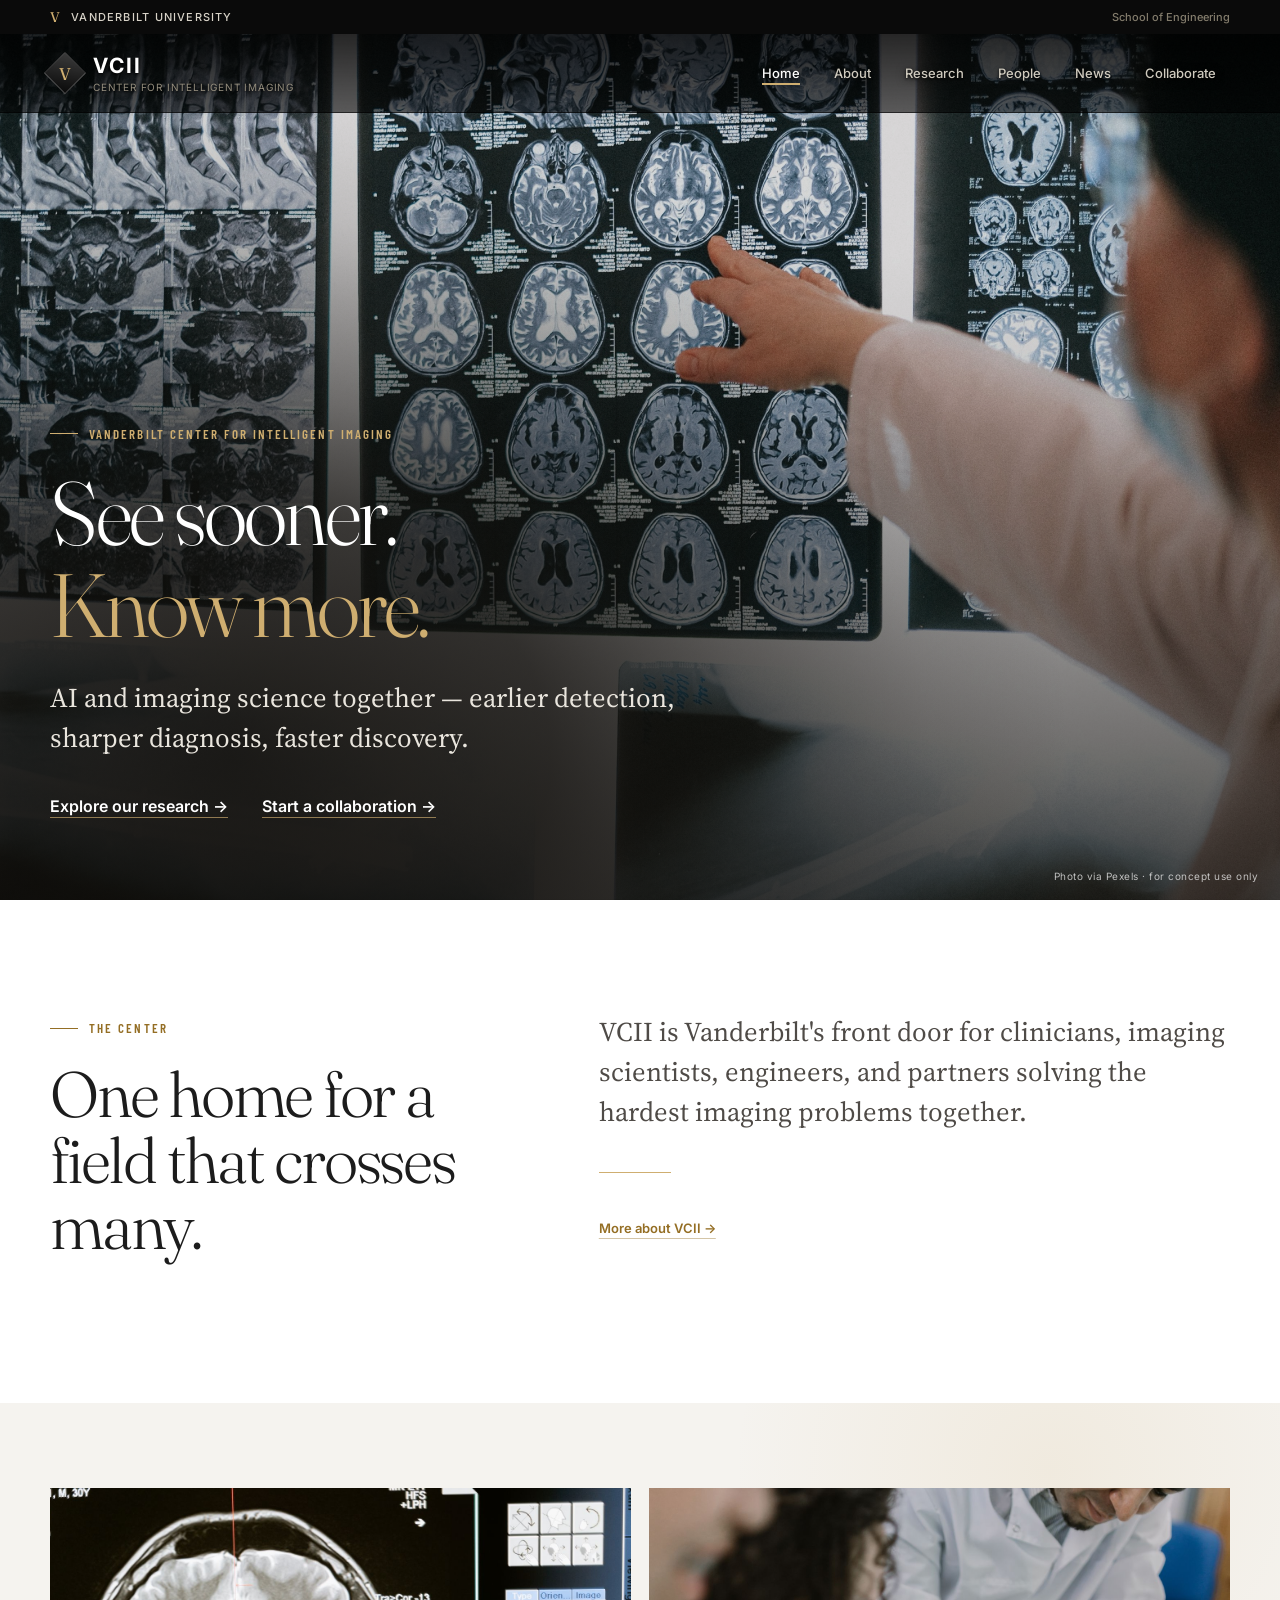
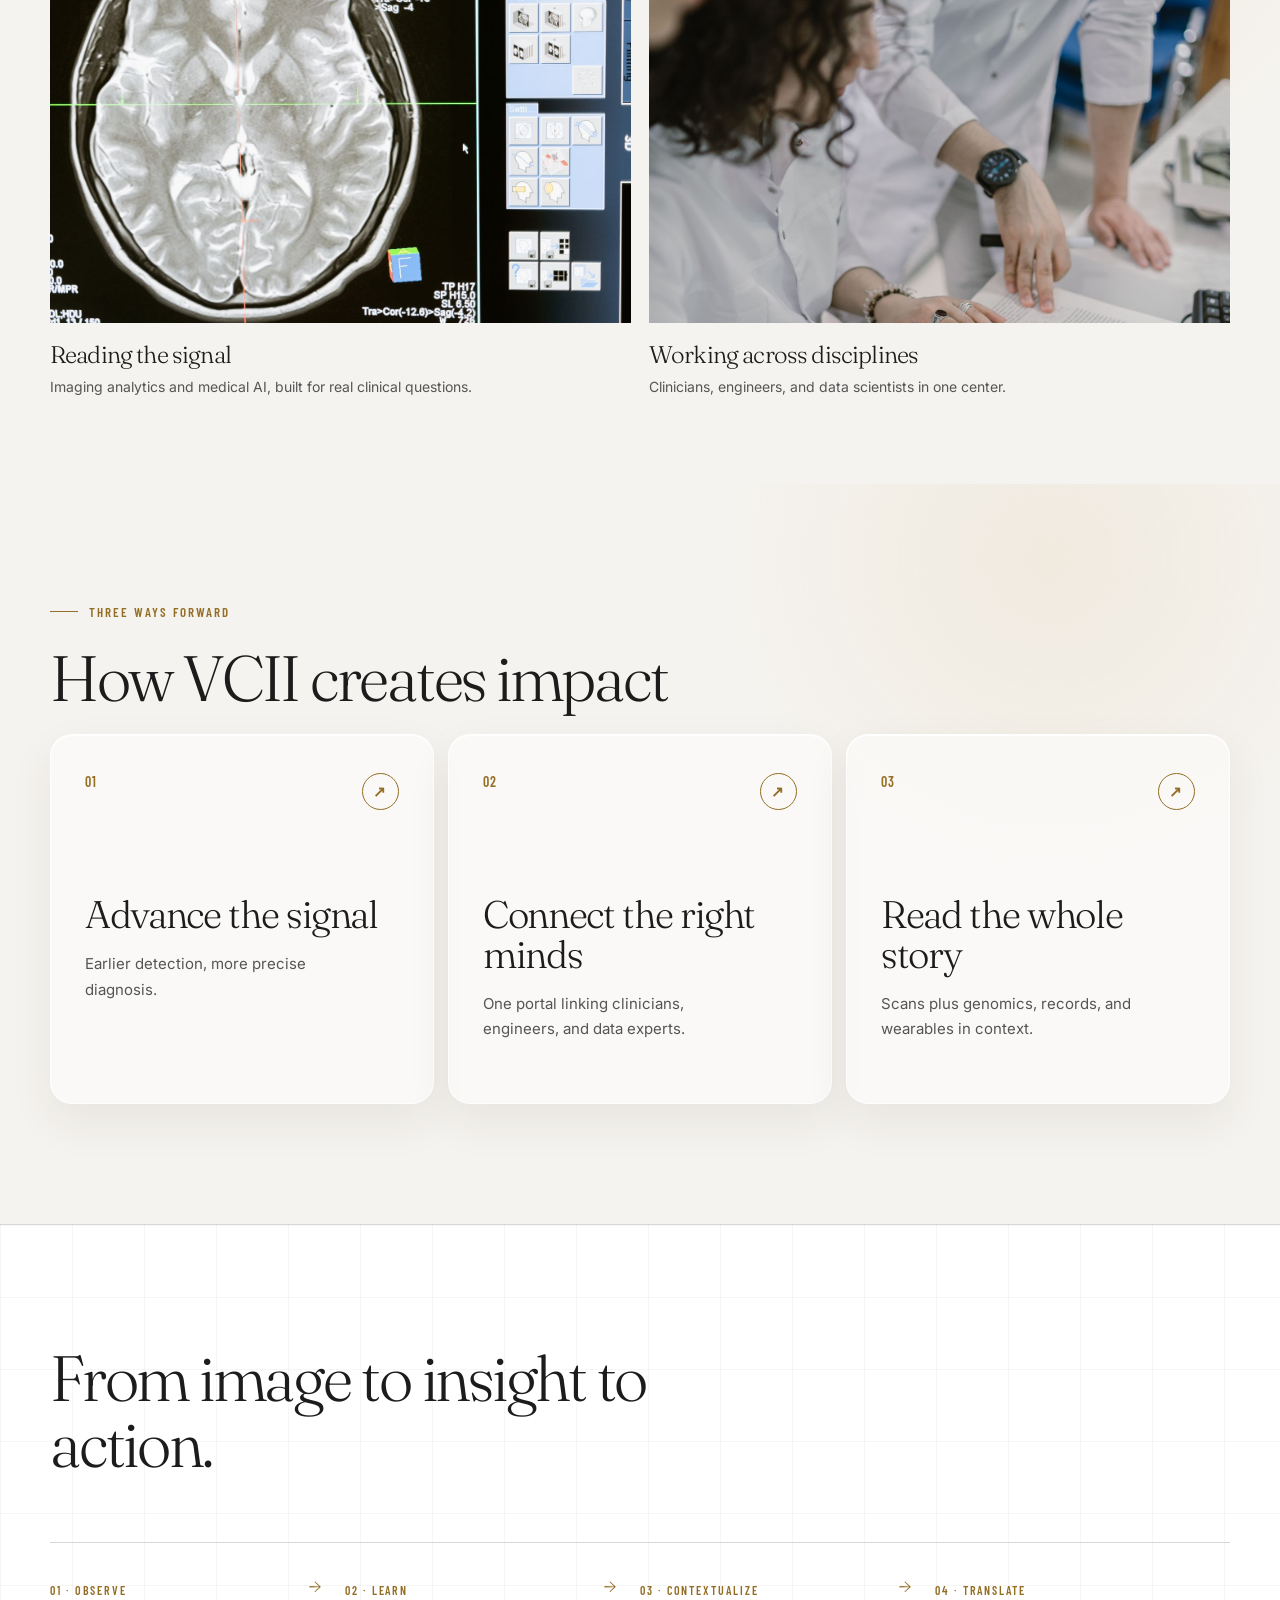
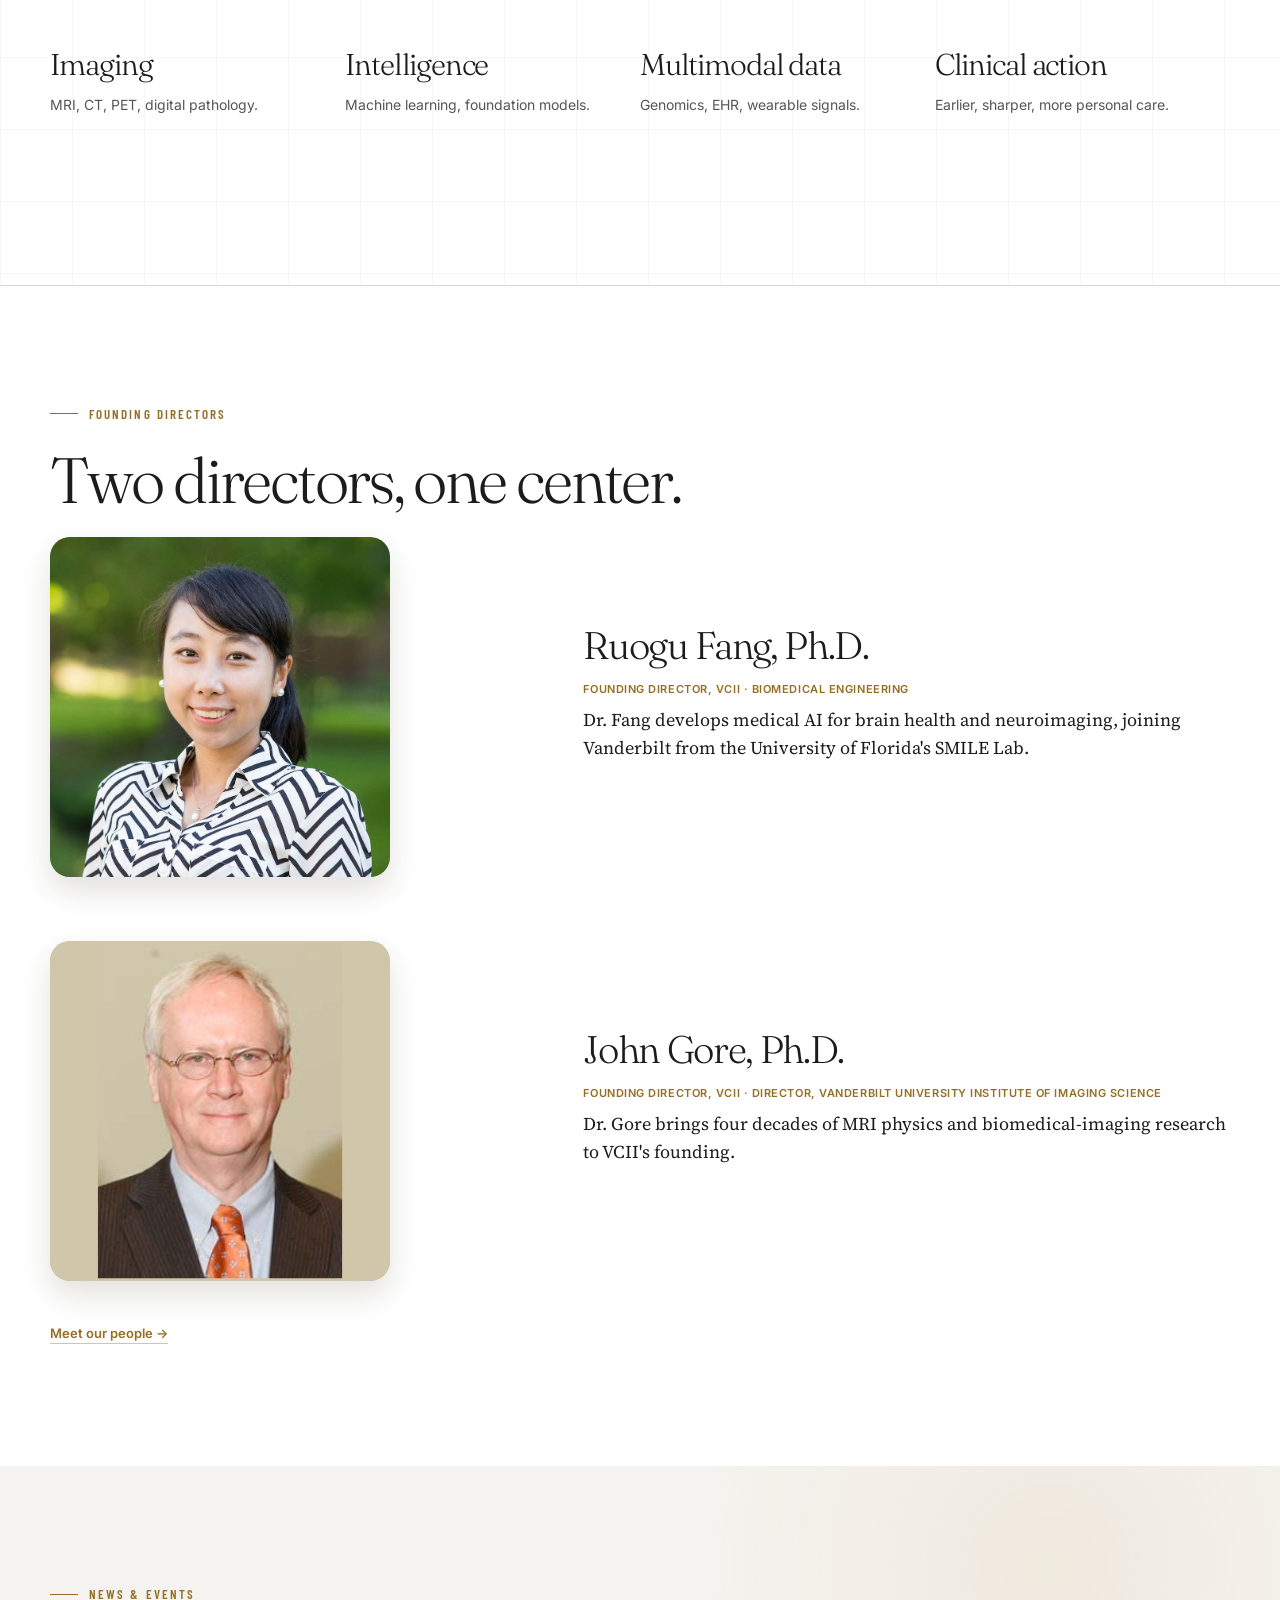
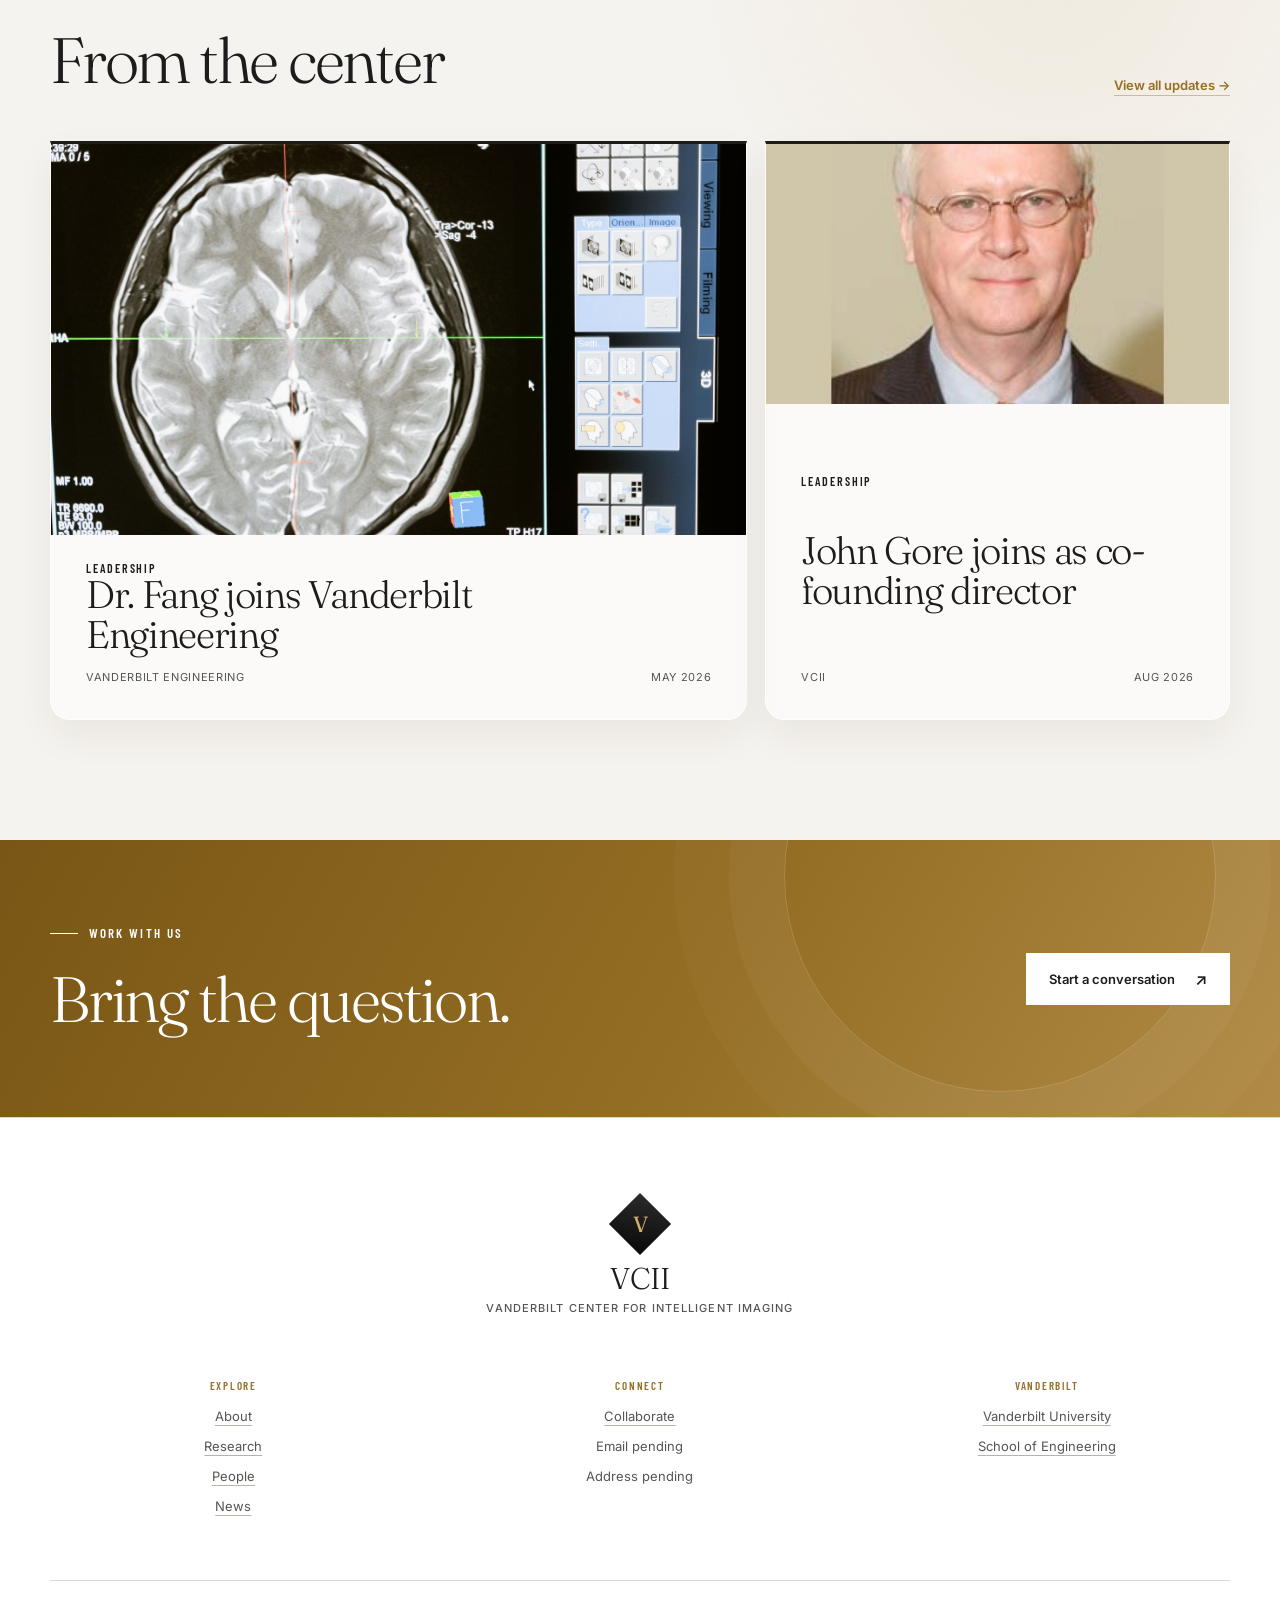
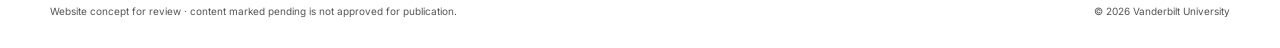
==== index.html @ 46d6e278 "First commit" ====
<!doctype html>
<html lang="en">
<head>
  <meta charset="utf-8">
  <meta name="viewport" content="width=device-width, initial-scale=1">
  <meta name="description" content="Homepage mockup for the Vanderbilt Center for Intelligent Imaging.">
  <title>VCII — Vanderbilt Center for Intelligent Imaging</title>
  <link rel="stylesheet" href="vcii.css">
</head>
<body class="home">
  <a class="skip-link" href="#main">Skip to content</a>
  <header class="site-head">
    <div class="utility"><div class="wrap"><span class="v-mark" aria-hidden="true">V</span><a href="https://www.vanderbilt.edu/">Vanderbilt University</a><span>School of Engineering</span></div></div>
    <nav class="nav" aria-label="Primary navigation">
      <div class="nav-row wrap">
        <a class="brand" href="index.html" aria-label="VCII home"><span class="brand-mark" aria-hidden="true"></span><span class="brand-text"><strong>VCII</strong><small>Center for Intelligent Imaging</small></span></a>
        <button class="menu-button" aria-expanded="false" aria-label="Open navigation"><span></span></button>
        <div class="nav-links"><a aria-current="page" href="index.html">Home</a><a href="about.html">About</a><a href="research.html">Research</a><a href="people.html">People</a><a href="news.html">News</a><a href="collaborate.html">Collaborate</a></div>
      </div>
    </nav>
  </header>

  <main id="main">
    <section class="home-hero">
      <div class="hero-art"><img src="assets/hero-scan2.jpg" alt="A wall of brain MRI film scans, with a clinician's hand pointing to one image"></div>
      <div class="hero-inner wrap">
        <div class="hero-copy">
          <p class="eyebrow">Vanderbilt Center for Intelligent Imaging</p>
          <h1>See sooner.<br><em>Know more.</em></h1>
          <p class="lede">AI and imaging science together — earlier detection, sharper diagnosis, faster discovery.</p>
          <div class="button-row"><a class="text-link on-dark large" href="research.html">Explore our research →</a><a class="text-link on-dark large" href="collaborate.html">Start a collaboration →</a></div>
        </div>
      </div>
      <p class="art-note">Photo via Pexels · for concept use only</p>
    </section>

    <section class="section">
      <div class="wrap intro-grid reveal">
        <div><p class="eyebrow">The center</p><h2>One home for a field that crosses many.</h2></div>
        <div><p class="lede">VCII is Vanderbilt's front door for clinicians, imaging scientists, engineers, and partners solving the hardest imaging problems together.</p><div class="mini-rule"></div><a class="text-link" href="about.html">More about VCII →</a></div>
      </div>
    </section>

    <section class="section tight cream">
      <div class="wrap photo-grid reveal">
        <a class="photo-card" href="research.html"><div class="thumb"><img src="assets/scan-monitor.jpg" alt="A brain MRI scan displayed on a monitor"></div><h3>Reading the signal</h3><p>Imaging analytics and medical AI, built for real clinical questions.</p></a>
        <a class="photo-card" href="about.html"><div class="thumb"><img src="assets/lab-team.jpg" class="crop-top" alt="Two clinicians and a researcher in white coats reviewing a reference together"></div><h3>Working across disciplines</h3><p>Clinicians, engineers, and data scientists in one center.</p></a>
      </div>
    </section>

    <section class="section cream">
      <div class="wrap">
        <div class="reveal"><p class="eyebrow">Three ways forward</p><h2>How VCII creates impact</h2></div>
        <div class="path-grid reveal">
          <a class="path-card" href="research.html#innovation"><div class="path-number">01</div><h3>Advance the signal</h3><p>Earlier detection, more precise diagnosis.</p></a>
          <a class="path-card" href="collaborate.html"><div class="path-number">02</div><h3>Connect the right minds</h3><p>One portal linking clinicians, engineers, and data experts.</p></a>
          <a class="path-card" href="research.html#multimodal"><div class="path-number">03</div><h3>Read the whole story</h3><p>Scans plus genomics, records, and wearables in context.</p></a>
        </div>
      </div>
    </section>

    <section class="section dark">
      <div class="wrap">
        <div class="pipeline-head reveal"><h2>From image to insight to action.</h2></div>
        <div class="pipeline reveal">
          <div class="pipeline-step"><span class="label">01 · Observe</span><h3>Imaging</h3><p>MRI, CT, PET, digital pathology.</p></div>
          <div class="pipeline-step"><span class="label">02 · Learn</span><h3>Intelligence</h3><p>Machine learning, foundation models.</p></div>
          <div class="pipeline-step"><span class="label">03 · Contextualize</span><h3>Multimodal data</h3><p>Genomics, EHR, wearable signals.</p></div>
          <div class="pipeline-step"><span class="label">04 · Translate</span><h3>Clinical action</h3><p>Earlier, sharper, more personal care.</p></div>
        </div>
      </div>
    </section>

    <section class="section">
      <div class="wrap reveal">
        <p class="eyebrow">Founding directors</p>
        <h2>Two directors, one center.</h2>
        <div class="person-feature compact">
          <div class="person-photo"><img src="assets/board-fang-square.jpg" alt="Ruogu Fang, founding director of VCII"></div>
          <div>
            <h3>Ruogu Fang, Ph.D.</h3>
            <p class="person-role">Founding Director, VCII · Biomedical Engineering</p>
            <p>Dr. Fang develops medical AI for brain health and neuroimaging, joining Vanderbilt from the University of Florida's SMILE Lab.</p>
          </div>
        </div>
        <div class="person-feature compact reverse">
          <div class="person-photo"><img src="assets/board-gore-square.jpg" alt="John Gore, founding director of VCII"></div>
          <div>
            <h3>John Gore, Ph.D.</h3>
            <p class="person-role">Founding Director, VCII · Director, Vanderbilt University Institute of Imaging Science</p>
            <p>Dr. Gore brings four decades of MRI physics and biomedical-imaging research to VCII's founding.</p>
          </div>
        </div>
        <a class="text-link" href="people.html" style="margin-top:44px; display:inline-flex">Meet our people →</a>
      </div>
    </section>

    <section class="section cream">
      <div class="wrap"><div class="news-head reveal"><div><p class="eyebrow">News & events</p><h2>From the center</h2></div><a class="text-link" href="news.html">View all updates →</a></div>
        <div class="news-grid reveal">
          <a class="news-card" href="https://engineering.vanderbilt.edu/2026/05/15/leading-researcher-in-brain-inspired-ai-and-neuroimaging-joins-vanderbilt-school-of-engineering/"><div class="news-thumb"><img src="assets/scan-monitor.jpg" alt=""></div><span class="label">Leadership</span><h3>Dr. Fang joins Vanderbilt Engineering</h3><div class="meta"><span>Vanderbilt Engineering</span><span>May 2026</span></div></a>
          <a class="news-card" href="people.html"><div class="news-thumb"><img src="assets/board-gore-square.jpg" alt=""></div><span class="label">Leadership</span><h3>John Gore joins as co-founding director</h3><div class="meta"><span>VCII</span><span>Aug 2026</span></div></a>
        </div>
      </div>
    </section>

    <section class="cta-band"><div class="wrap cta-grid"><div><p class="eyebrow" style="color:#fff">Work with us</p><h2>Bring the question.</h2></div><div><a class="button light" href="collaborate.html">Start a conversation</a></div></div></section>
  </main>

  <footer class="site-footer"><div class="wrap"><div class="footer-brand-row"><div class="footer-mark" aria-hidden="true"><span>V</span></div><div class="footer-word"><strong>VCII</strong><span>Vanderbilt Center for Intelligent Imaging</span></div></div><div class="footer-grid"><div><div class="footer-title">Explore</div><a href="about.html">About</a><a href="research.html">Research</a><a href="people.html">People</a><a href="news.html">News</a></div><div><div class="footer-title">Connect</div><a href="collaborate.html">Collaborate</a><span>Email pending</span><span>Address pending</span></div><div><div class="footer-title">Vanderbilt</div><a href="https://www.vanderbilt.edu/">Vanderbilt University</a><a href="https://engineering.vanderbilt.edu/">School of Engineering</a></div></div><div class="footer-bottom"><span>Website concept for review · content marked pending is not approved for publication.</span><span>© 2026 Vanderbilt University</span></div></div></footer>
  <script src="vcii.js"></script>
</body>
</html>
---- vcii.css ----
@import url('https://fonts.googleapis.com/css2?family=Barlow+Condensed:wght@500;600&family=Fraunces:opsz,wght@9..144,300;9..144,400&family=Inter:wght@400;500;600&family=Source+Serif+4:opsz,wght@8..60,300;8..60,400&display=swap');

:root {
  --ink: #1c1c1c;
  --black: #000;
  --cream: #f5f3ef;
  --sand: #e0d5c0;
  --gold: #cfae70;
  --oak: #946e24;
  --coffee: #998e85;
  --gray: #555;
  --line: rgba(28, 28, 28, .17);
  --wrap: min(1180px, calc(100vw - 48px));
  --display: "Fraunces", Georgia, serif;
  --body: "Source Serif 4", Georgia, serif;
  --ui: "Inter", Arial, sans-serif;
  --condensed: "Barlow Condensed", Arial Narrow, sans-serif;
}

* { box-sizing: border-box; }
html { scroll-behavior: smooth; }
body { margin: 0; color: var(--ink); background: #fff; font-family: var(--body); font-size: 18px; line-height: 1.58; }
body.menu-open { overflow: hidden; }
a { color: inherit; }
img { display: block; width: 100%; }
button, input, select, textarea { font: inherit; }
button, a { -webkit-tap-highlight-color: transparent; }
:focus-visible { outline: 3px solid var(--gold); outline-offset: 4px; }
.skip-link { position: fixed; z-index: 1000; top: 8px; left: 8px; padding: 10px 16px; background: #fff; color: #000; transform: translateY(-150%); font: 600 14px var(--ui); }
.skip-link:focus { transform: none; }
.wrap { width: var(--wrap); margin-inline: auto; }
.utility { min-height: 34px; color: #d8d3c8; background: #0a0a0a; font: 500 11px/34px var(--ui); letter-spacing: .11em; text-transform: uppercase; }
.utility .wrap { display: flex; align-items: center; gap: 10px; }
.utility .v-mark { color: var(--gold); font: 400 14px var(--display); }
.utility a { color: #d8d3c8; text-decoration: none; }
.utility a:hover { color: var(--gold); }
.utility span:last-child { margin-left: auto; color: #837c6c; text-transform: none; letter-spacing: 0; }
.site-head { position: sticky; z-index: 100; top: 0; background: #111; border-bottom: 1px solid rgba(255,255,255,.09); transition: box-shadow .25s ease; }
.site-head.scrolled { box-shadow: 0 14px 34px rgba(0,0,0,.28); }

/* Home page only: header overlays the hero photo — transparent nav row at top,
   solid once scrolled. Utility strip stays solid always (matches VISE). Standard
   transparent-to-opaque-on-scroll pattern: fixed header, JS toggles .scrolled,
   background transitions instead of opacity so links stay fully legible. */
body.home .site-head { position: fixed; top: 0; left: 0; right: 0; background: transparent; border-bottom-color: transparent; }
body.home .nav { background: linear-gradient(rgba(0,0,0,.82), rgba(0,0,0,.58)); border-bottom: 1px solid transparent; transition: background .3s ease, border-color .3s ease; }
body.home .site-head:not(.scrolled) .nav-links a, body.home .site-head:not(.scrolled) .brand-text { text-shadow: 0 2px 10px rgba(0,0,0,.75), 0 1px 3px rgba(0,0,0,.9); }
body.home .site-head.scrolled .nav { background: #111; border-bottom-color: rgba(255,255,255,.09); }
body.home .home-hero { padding-top: 0; }
.nav-row { position: relative; min-height: 78px; display: flex; align-items: center; justify-content: space-between; gap: 22px; transition: min-height .25s ease; }
.site-head.scrolled .nav-row { min-height: 62px; }
.brand { position: relative; z-index: 1; display: flex; align-items: center; gap: 13px; text-decoration: none; }
.brand-mark { position: relative; width: 30px; aspect-ratio: 1; background: linear-gradient(145deg, #3a3a3a, #0a0a0a); border: 1px solid rgba(255,255,255,.14); transform: rotate(45deg); }
.brand-mark::after { content: "V"; position: absolute; inset: 0; display: grid; place-items: center; color: var(--gold); font: 400 17px var(--display); transform: rotate(-45deg); }
.brand-text { display: flex; flex-direction: column; font-family: var(--ui); line-height: 1; color: #fff; }
.brand-text strong { font-size: 21px; letter-spacing: .09em; }
.brand-text small { margin-top: 6px; color: #948d7d; font-size: 10px; letter-spacing: .08em; text-transform: uppercase; }
.nav-links { position: relative; z-index: 1; display: flex; align-items: center; gap: 6px; font: 500 13px var(--ui); }
.nav-links a { position: relative; padding: 10px 14px; color: #cfcabe; text-decoration: none; transition: color .2s ease; }
.nav-links a:hover { color: #fff; }
.nav-links a::after { content: ""; position: absolute; right: 14px; bottom: 6px; left: 14px; height: 2px; background: var(--gold); transform: scaleX(0); transform-origin: right; transition: transform .25s ease; }
.nav-links a:hover::after, .nav-links a[aria-current="page"]::after { transform: scaleX(1); transform-origin: left; }
.nav-links a[aria-current="page"] { color: #fff; }
.menu-button { position: relative; z-index: 1; display: none; width: 42px; height: 42px; padding: 0; border: 1px solid rgba(255,255,255,.25); background: transparent; }
.menu-button span, .menu-button::before, .menu-button::after { content: ""; display: block; width: 18px; height: 1px; margin: 5px auto; background: #fff; transition: .2s; }

.eyebrow { display: flex; align-items: center; gap: 11px; margin: 0 0 25px; color: var(--oak); font: 600 13px var(--condensed); letter-spacing: .16em; text-transform: uppercase; }
.eyebrow::before { content: ""; width: 28px; height: 1px; background: currentColor; }
h1, h2, h3 { margin-top: 0; font-family: var(--display); font-weight: 300; line-height: 1.03; letter-spacing: -.035em; }
h1 { margin-bottom: 27px; font-size: clamp(54px, 7vw, 102px); }
h2 { margin-bottom: 24px; font-size: clamp(40px, 5vw, 68px); }
h3 { margin-bottom: 16px; font-size: clamp(29px, 3vw, 42px); }
p { margin: 0 0 24px; }
.lede { max-width: 770px; color: #4f4b47; font-size: clamp(20px, 2.2vw, 27px); line-height: 1.48; }
.ui-copy { font-family: var(--ui); font-size: 15px; line-height: 1.65; }
.label { font: 600 12px var(--condensed); letter-spacing: .16em; text-transform: uppercase; }
.button-row { display: flex; flex-wrap: wrap; align-items: center; gap: 14px 34px; margin-top: 38px; }
.button { display: inline-flex; align-items: center; justify-content: center; gap: 20px; min-height: 52px; padding: 0 22px; border: 1px solid var(--ink); background: var(--ink); color: #fff; font: 600 13px var(--ui); text-decoration: none; transition: .2s ease; }
.button::after { content: "\2197"; font-size: 16px; }
.button:hover { background: var(--oak); border-color: var(--oak); transform: translateY(-2px); }
.button.light { border-color: rgba(255,255,255,.45); background: #fff; color: var(--ink); }
.button.light:hover { border-color: var(--gold); background: var(--gold); }
.button.ghost { background: transparent; color: var(--ink); }
.button.ghost::after { content: "\2192"; }
.button.ghost:hover { color: #fff; }

/* VISE-style flat text-link: the default "do the thing" pattern (hero CTAs, card teasers,
   section footers) — underline + arrow, no fill, no border. .button stays for the rare
   spot that wants real weight (a form submit, the closing CTA band). */
.text-link { display: inline-flex; align-items: center; gap: 8px; color: var(--oak); font: 600 14px var(--ui); text-decoration: underline; text-decoration-color: rgba(148,110,36,.4); text-underline-offset: 5px; transition: gap .2s ease, text-decoration-color .2s ease, color .2s ease; }
.text-link:hover { gap: 12px; text-decoration-color: var(--oak); }
.text-link.large { font-size: 16px; }
.text-link.on-dark { color: #fff; text-decoration-color: rgba(207,174,112,.65); }
.text-link.on-dark:hover { color: #fff; text-decoration-color: #fff; }

.home-hero { position: relative; min-height: 100vh; overflow: hidden; isolation: isolate; color: #fff; background: var(--ink); }
.home-hero::after { content: ""; position: absolute; inset: 0; pointer-events: none; background: radial-gradient(ellipse 1000px 780px at 18% 84%, rgba(15,13,10,.86) 0%, rgba(15,13,10,.72) 32%, rgba(15,13,10,.4) 52%, rgba(15,13,10,.12) 70%, rgba(15,13,10,0) 84%), linear-gradient(0deg, rgba(15,13,10,.7) 0%, rgba(15,13,10,.34) 32%, rgba(15,13,10,.08) 55%, rgba(15,13,10,0) 72%); }
.hero-art { position: absolute; inset: 0; }
.hero-art img { height: 100%; width: 100%; object-fit: cover; object-position: center 38%; filter: saturate(.82) brightness(.86) contrast(.96); }
.hero-inner { position: relative; z-index: 2; min-height: 100vh; display: flex; align-items: flex-end; padding-block: 160px 84px; }
.hero-copy { width: min(700px, 64%); }
.home-hero .eyebrow { color: var(--gold); }
.home-hero h1 { color: #fff; }
.home-hero h1 em { color: var(--gold); font-style: normal; }
.home-hero .lede { color: #e9e5dd; }
.hero-meta { display: flex; flex-wrap: wrap; gap: 8px 24px; margin-top: 48px; color: #c9c4ba; font: 500 11px var(--ui); letter-spacing: .07em; text-transform: uppercase; }
.hero-meta span { display: flex; align-items: center; gap: 9px; }
.hero-meta span::before { content: ""; width: 5px; height: 5px; background: var(--gold); transform: rotate(45deg); }
.art-note { position: absolute; z-index: 3; right: 22px; bottom: 18px; margin: 0; color: rgba(255,255,255,.7); font: 10px var(--ui); letter-spacing: .05em; }

/* People grid — circular photo cards (VISE "Meet Our People" pattern) */
.people-grid { display: grid; grid-template-columns: repeat(auto-fit, minmax(210px, 1fr)); gap: 48px 30px; }
.person-card { text-align: center; }
.person-photo { position: relative; width: 148px; aspect-ratio: 1; margin: 0 auto 22px; border-radius: 50%; overflow: hidden; background: var(--sand); box-shadow: 0 14px 30px rgba(50,40,20,.14); }
.person-photo img { width: 100%; height: 100%; object-fit: cover; }
.person-photo.placeholder { display: flex; align-items: center; justify-content: center; font: 400 30px var(--display); color: var(--oak); background: linear-gradient(160deg, var(--sand), #ecdfc0); }
.person-card h3 { font-size: 20px; margin-bottom: 4px; }
.person-role { color: var(--oak); font: 600 11px var(--ui); letter-spacing: .05em; text-transform: uppercase; margin-bottom: 10px; }
.person-card p:not(.person-role) { margin: 0; color: var(--gray); font: 14px/1.6 var(--ui); }
.person-card .mail { display: inline-block; margin-top: 10px; color: var(--gray); font: 12px var(--ui); text-underline-offset: 3px; }
.person-feature { display: grid; grid-template-columns: .8fr 1.2fr; gap: clamp(50px, 8vw, 110px); align-items: center; }
.person-feature.compact + .person-feature.compact { margin-top: 64px; }
.person-feature .person-photo { width: 100%; max-width: 340px; aspect-ratio: 1; margin: 0; border-radius: 20px; }

/* Founding-directors pair (homepage teaser) — symmetric, centered two-up.
   Kept typographically flat on purpose: no display-serif name, so the
   step from name → role → bio reads as one calm block, not three. */
.founders-grid { display: grid; grid-template-columns: 1fr 1fr; gap: clamp(48px, 6vw, 100px); margin-top: 50px; text-align: center; }
.founders-grid .person-photo { width: clamp(160px, 16vw, 200px); aspect-ratio: 1; margin: 0 auto 28px; border-radius: 18px; }
.founders-grid h3 { margin-bottom: 6px; font-family: var(--ui); font-size: 20px; font-weight: 700; letter-spacing: -.01em; line-height: 1.3; }
.founders-grid .person-role { margin: 0 auto 14px; font: 600 11px var(--ui); letter-spacing: .05em; text-transform: uppercase; color: var(--oak); }
.founders-grid p:not(.person-role) { margin: 0 auto; max-width: 32ch; color: var(--gray); font: 15px/1.65 var(--ui); }

.section { padding-block: 120px; }
.section.tight { padding-block: 85px; }
.section.cream { background: radial-gradient(circle at 82% 10%, rgba(207,174,112,.13), transparent 26%), var(--cream); }
.section.dark { color: var(--ink); background-color: #fff; background-image: linear-gradient(rgba(28,28,28,.04) 1px, transparent 1px), linear-gradient(90deg, rgba(28,28,28,.04) 1px, transparent 1px); background-size: 72px 72px; border-block: 1px solid var(--line); }
.section.dark .lede, .section.dark .ui-copy { color: var(--gray); }
.intro-grid { display: grid; grid-template-columns: .8fr 1.2fr; gap: clamp(50px, 10vw, 150px); align-items: start; }
.intro-grid .lede { margin-top: -8px; }
.mini-rule { width: 72px; height: 1px; margin: 40px 0; background: var(--gold); }
.path-grid { display: grid; grid-template-columns: repeat(3, 1fr); gap: 14px; }
.path-card { position: relative; min-height: 370px; padding: 38px 34px 34px; border: 1px solid rgba(255,255,255,.75); border-radius: 22px; background: rgba(255,255,255,.52); box-shadow: 0 18px 45px rgba(50,40,20,.07), inset 0 1px 0 #fff; color: inherit; text-decoration: none; overflow: hidden; transition: transform .35s cubic-bezier(.2,.7,.2,1), box-shadow .35s ease; }
.path-card::before { content: ""; position: absolute; inset: auto 0 0; height: 0; background: var(--ink); transition: height .35s cubic-bezier(.2,.7,.2,1); }
.path-card > * { position: relative; z-index: 1; }
.path-card:hover { color: #fff; transform: translateY(-8px); box-shadow: 0 28px 60px rgba(28,28,28,.16); }
.path-card:hover::before { height: 100%; }
.path-number { display: flex; justify-content: space-between; align-items: start; margin-bottom: 85px; color: var(--oak); font: 600 14px var(--condensed); letter-spacing: .1em; }
.path-number::after { content: "\2197"; width: 35px; height: 35px; display: grid; place-items: center; border: 1px solid currentColor; border-radius: 50%; font-size: 15px; }
.path-card:hover .path-number { color: var(--gold); }
.path-card h3 { font-size: clamp(30px, 3vw, 43px); }
.path-card p { max-width: 31ch; color: var(--gray); font: 15px/1.7 var(--ui); }
.path-card:hover p { color: #d1cec8; }

.pipeline-head { display: flex; justify-content: space-between; gap: 50px; align-items: end; margin-bottom: 65px; }
.pipeline-head h2 { max-width: 620px; margin-bottom: 0; }
.pipeline-head p { max-width: 410px; margin-bottom: 6px; color: var(--gray); }
.pipeline { display: grid; grid-template-columns: repeat(4, 1fr); border-top: 1px solid var(--line); }
.pipeline-step { position: relative; padding: 32px 35px 25px 0; }
.pipeline-step:not(:last-child)::after { content: "\2192"; position: absolute; top: 29px; right: 24px; color: var(--oak); }
.pipeline-step .label { color: var(--oak); }
.pipeline-step h3 { margin: 46px 0 12px; font-size: 30px; }
.pipeline-step p { color: var(--gray); font: 14px/1.65 var(--ui); }

.director-grid { display: grid; grid-template-columns: .83fr 1.17fr; gap: clamp(55px, 9vw, 120px); align-items: center; }
.portrait-wrap { position: relative; padding: 0 36px 36px 0; }
.portrait-wrap::after { content: ""; position: absolute; z-index: 0; right: 0; bottom: 0; width: 70%; height: 74%; background: var(--sand); }
.portrait-wrap img { position: relative; z-index: 1; aspect-ratio: .84; object-fit: cover; object-position: 50% 18%; filter: saturate(.78) contrast(1.03); }
.portrait-source { margin-top: 12px; color: var(--gray); font: 11px var(--ui); }
.portrait-source a { text-underline-offset: 3px; }
.director-copy blockquote { margin: 36px 0; padding-left: 28px; border-left: 2px solid var(--gold); font: 300 clamp(23px, 2.4vw, 34px)/1.35 var(--display); }
.director-facts { display: flex; gap: 30px; margin: 36px 0; padding: 20px 0; border-block: 1px solid var(--line); color: var(--gray); font: 12px var(--ui); }
.director-facts strong { display: block; color: var(--ink); font-size: 18px; font-weight: 500; }

.news-head { display: flex; justify-content: space-between; align-items: end; margin-bottom: 48px; }
.news-head h2 { margin-bottom: 0; }
.text-link { color: var(--oak); font: 600 13px var(--ui); text-underline-offset: 5px; }
.news-grid { display: grid; grid-template-columns: 1.2fr .8fr; gap: 18px; }
.news-card { min-height: 300px; display: flex; flex-direction: column; justify-content: space-between; padding: 35px; background: rgba(255,255,255,.55); border: 1px solid rgba(255,255,255,.8); border-top: 3px solid var(--ink); border-radius: 0 0 20px 20px; box-shadow: 0 16px 38px rgba(50,40,20,.06); text-decoration: none; transition: transform .2s, background .2s, box-shadow .2s; }
.news-card:hover { background: rgba(255,255,255,.85); box-shadow: 0 24px 52px rgba(50,40,20,.12); transform: translateY(-6px); }
.news-card h3 { max-width: 18ch; }
.news-card .meta { display: flex; justify-content: space-between; color: var(--gray); font: 11px var(--ui); letter-spacing: .06em; text-transform: uppercase; }
.news-thumb { aspect-ratio: 16/9; margin: -35px -35px 26px; overflow: hidden; border-radius: 0; }
.news-thumb img { width: 100%; height: 100%; object-fit: cover; }

/* Photo band — VISE-style captioned image, full-bleed within a section */
.figure { margin: 0; display: grid; grid-template-columns: 1.3fr .7fr; gap: clamp(40px, 6vw, 80px); align-items: center; }
.figure-media { aspect-ratio: 4/3; overflow: hidden; }
.figure-media img { width: 100%; height: 100%; object-fit: cover; }
.figure figcaption { color: var(--ink); font: 300 clamp(22px, 2.4vw, 32px)/1.4 var(--display); }
.crop-top { object-position: center 8%; }
.thumb .crop-top, .news-thumb .crop-top { object-position: center 18%; }

/* Two-up photo grid — mirrors VISE's image+title+link card row */
.photo-grid { display: grid; grid-template-columns: repeat(2, 1fr); gap: 18px; }
.photo-card { text-decoration: none; color: inherit; }
.photo-card .thumb { aspect-ratio: 4/3; margin-bottom: 20px; overflow: hidden; }
.photo-card .thumb img { width: 100%; height: 100%; object-fit: cover; transition: transform .5s cubic-bezier(.2,.7,.2,1); }
.photo-card:hover .thumb img { transform: scale(1.05); }
.photo-card h3 { font-size: 24px; margin-bottom: 8px; }
.photo-card p { color: var(--gray); font: 14px/1.6 var(--ui); margin: 0; }

.cta-band { position: relative; padding: 85px 0; overflow: hidden; color: #fff; background: linear-gradient(120deg, #795615, var(--oak) 56%, #b18b46); }
.cta-band::after { content: ""; position: absolute; top: -180px; right: 5%; width: 430px; aspect-ratio: 1; border: 1px solid rgba(255,255,255,.18); border-radius: 50%; box-shadow: 0 0 0 55px rgba(255,255,255,.035), 0 0 0 110px rgba(255,255,255,.025); pointer-events: none; }
.cta-band .wrap { position: relative; z-index: 1; }
.cta-grid { display: grid; grid-template-columns: 1.35fr .65fr; align-items: center; gap: 40px; }
.cta-grid h2 { margin-bottom: 0; }
.cta-grid > div:last-child { justify-self: end; }

.page-hero { position: relative; padding: 160px 0 100px; overflow: hidden; background: radial-gradient(circle at 86% 24%, rgba(207,174,112,.24), transparent 26%), linear-gradient(135deg, #f8f6f2, var(--cream)); border-bottom: 1px solid var(--line); }
.page-hero::after { content: ""; position: absolute; right: -7vw; bottom: -18vw; width: 42vw; aspect-ratio: 1; border: 1px solid rgba(148,110,36,.17); border-radius: 50%; box-shadow: 0 0 0 5vw rgba(148,110,36,.035), 0 0 0 10vw rgba(148,110,36,.025); pointer-events: none; }
.page-hero .wrap { position: relative; z-index: 1; }
.page-hero h1 { max-width: 960px; }
.page-hero .lede { max-width: 820px; }
.page-index { display: flex; flex-wrap: wrap; gap: 10px; margin-top: 45px; }
.page-index a { padding: 9px 14px; border: 1px solid var(--line); font: 600 12px var(--ui); text-decoration: none; }
.page-index a:hover { border-color: var(--oak); color: var(--oak); }
.modality-bar { padding: 22px 0; color: var(--ink); background: var(--cream); border-block: 1px solid var(--line); }
.modality-list { display: flex; justify-content: space-between; gap: 20px; color: var(--gray); font: 500 12px var(--ui); letter-spacing: .15em; text-transform: uppercase; }
.modality-list span::before { content: "+"; margin-right: 10px; color: var(--oak); }
.pillar { display: grid; grid-template-columns: 110px 1fr 1fr; gap: 48px; padding: 80px 0; border-bottom: 1px solid var(--line); }
.pillar-no { color: var(--oak); font: 500 70px/1 var(--display); }
.pillar h2 { font-size: clamp(37px, 4vw, 56px); }
.pillar-copy { color: var(--gray); }
.pillar-tags { display: flex; flex-wrap: wrap; gap: 8px; margin-top: 25px; }
.pillar-tags span { padding: 7px 10px; background: var(--cream); font: 500 11px var(--ui); letter-spacing: .05em; text-transform: uppercase; }
.cap-grid { display: grid; grid-template-columns: repeat(4, 1fr); border-top: 1px solid var(--line); border-left: 1px solid var(--line); }
.cap { min-height: 200px; padding: 26px; border-right: 1px solid var(--line); border-bottom: 1px solid var(--line); transition: background .25s ease, transform .25s ease; }
.cap:hover { background: var(--cream); transform: translateY(-4px); }
.cap svg { width: 30px; height: 30px; margin-bottom: 45px; color: var(--oak); }
.cap h3 { font: 500 16px var(--ui); letter-spacing: 0; }
.cap p { color: var(--gray); font: 13px/1.6 var(--ui); }

.collab-hero { position: relative; padding: 165px 0 120px; overflow: hidden; color: var(--ink); background-color: #fff; background-image: radial-gradient(circle at 78% 35%, rgba(207,174,112,.16), transparent 24%), linear-gradient(rgba(28,28,28,.035) 1px, transparent 1px), linear-gradient(90deg, rgba(28,28,28,.035) 1px, transparent 1px); background-size: auto, 80px 80px, 80px 80px; border-bottom: 1px solid var(--line); }
.collab-hero::after { content: ""; position: absolute; right: 7%; bottom: -50%; width: 360px; aspect-ratio: 1; border: 1px solid rgba(148,110,36,.25); border-radius: 50%; box-shadow: 0 0 0 70px rgba(148,110,36,.035), 0 0 0 140px rgba(148,110,36,.02); }
.collab-hero .wrap { position: relative; z-index: 1; }
.collab-hero .lede { color: #4f4b47; }
.collab-layout { display: grid; grid-template-columns: .9fr 1.1fr; gap: clamp(60px, 10vw, 140px); align-items: start; }
.audience-list { border-top: 1px solid var(--line); }
.audience { display: grid; grid-template-columns: 55px 1fr; gap: 18px; padding: 27px 14px; border-bottom: 1px solid var(--line); border-radius: 14px; transition: background .2s ease, transform .2s ease; }
.audience:hover { background: var(--cream); transform: translateX(6px); }
.audience .num { color: var(--oak); font: 600 13px var(--condensed); }
.audience h3 { margin-bottom: 7px; font-size: 27px; }
.audience p { margin: 0; color: var(--gray); font: 14px/1.6 var(--ui); }
.form-card { padding: clamp(30px, 5vw, 55px); border: 1px solid rgba(255,255,255,.9); border-top: 4px solid var(--gold); border-radius: 0 0 24px 24px; background: linear-gradient(145deg, rgba(245,243,239,.92), rgba(255,255,255,.72)); box-shadow: 0 28px 70px rgba(50,40,20,.12), inset 0 1px 0 #fff; }
.form-card h2 { font-size: 45px; }
.field-row { display: grid; grid-template-columns: 1fr 1fr; gap: 18px; }
.field { margin-bottom: 19px; }
.field label { display: block; margin-bottom: 7px; font: 600 11px var(--ui); letter-spacing: .05em; text-transform: uppercase; }
.field input, .field select, .field textarea { width: 100%; padding: 13px 14px; border: 1px solid #b8b2a9; border-radius: 12px; background: rgba(255,255,255,.8); box-shadow: inset 0 1px 2px rgba(28,28,28,.04); color: var(--ink); font: 15px var(--ui); transition: border .2s ease, box-shadow .2s ease, background .2s ease; }
.field input:focus, .field select:focus, .field textarea:focus { border-color: var(--oak); background: #fff; box-shadow: 0 0 0 4px rgba(207,174,112,.18); outline: none; }
.field textarea { min-height: 145px; resize: vertical; }
.form-note { margin-top: 16px; color: var(--gray); font: 12px/1.5 var(--ui); }
.form-success { display: none; margin-top: 18px; padding: 15px; background: #e9e1d2; font: 14px var(--ui); }
.form-success.show { display: block; }

.site-footer { padding: 84px 0 28px; color: var(--gray); background: #fff; border-top: 1px solid var(--line); font: 13px/1.7 var(--ui); }
.footer-brand-row { display: flex; flex-direction: column; align-items: center; gap: 14px; margin-bottom: 64px; text-align: center; }
.footer-mark { display: grid; place-items: center; width: 44px; aspect-ratio: 1; color: var(--gold); background: linear-gradient(145deg, #2b2b2b, #090909); font: 400 22px var(--display); transform: rotate(45deg); }
.footer-mark span { transform: rotate(-45deg); }
.footer-word { display: flex; flex-direction: column; align-items: center; gap: 4px; }
.footer-word strong { color: var(--ink); font: 300 30px var(--display); }
.footer-word span { color: var(--gray); font: 500 11px var(--ui); letter-spacing: .1em; text-transform: uppercase; }
.footer-grid { display: grid; grid-template-columns: repeat(3, 1fr); gap: 40px; padding-bottom: 55px; text-align: center; }
.footer-grid a, .footer-grid span { display: block; margin-bottom: 8px; }
.footer-title { margin-bottom: 13px; color: var(--oak); font: 600 11px var(--condensed); letter-spacing: .16em; text-transform: uppercase; }
.site-footer a { color: inherit; text-decoration-color: #b8b2a9; text-underline-offset: 4px; }
.footer-bottom { display: flex; justify-content: space-between; gap: 20px; padding-top: 22px; border-top: 1px solid var(--line); color: var(--gray); font-size: 10px; }

.reveal { opacity: 0; transform: translateY(22px); transition: opacity .6s ease, transform .6s ease; }
.reveal.in { opacity: 1; transform: none; }

@keyframes scanline {
  0%, 100% { top: 13%; opacity: .2; }
  50% { top: 84%; opacity: .75; }
}

@media (max-width: 900px) {
  :root { --wrap: min(100% - 32px, 720px); }
  .nav-row { overflow: visible; }
  .menu-button { display: block; }
  .menu-open .menu-button span { opacity: 0; }
  .menu-open .menu-button::before { transform: translateY(6px) rotate(45deg); }
  .menu-open .menu-button::after { transform: translateY(-6px) rotate(-45deg); }
  .nav-links { position: absolute; z-index: 99; top: 100%; right: 0; left: 0; display: none; padding: 8px 24px 20px; background: #111; border-bottom: 1px solid rgba(255,255,255,.09); box-shadow: 0 22px 45px rgba(0,0,0,.3); flex-direction: column; align-items: stretch; gap: 4px; font-size: 17px; }
  .menu-open .nav-links { display: flex; }
  .nav-links a { padding: 13px 4px; }
  .brand-text small { display: none; }
  .home-hero, .hero-inner { min-height: 100svh; }
  .hero-copy { width: 88%; }
  .intro-grid, .director-grid, .collab-layout, .person-feature, .figure { grid-template-columns: 1fr; }
  .person-feature .person-photo { max-width: 220px; }
  .founders-grid { grid-template-columns: 1fr; gap: 46px; }
  .path-grid { grid-template-columns: 1fr; }
  .path-card { min-height: 280px; }
  .path-number { margin-bottom: 45px; }
  .pipeline-head { display: block; }
  .pipeline-head p { margin-top: 25px; }
  .pipeline { grid-template-columns: 1fr 1fr; }
  .cta-grid { grid-template-columns: 1fr; }
  .cta-grid > div:last-child { justify-self: start; }
  .pillar { grid-template-columns: 75px 1fr; }
  .pillar-copy { grid-column: 2; }
  .cap-grid { grid-template-columns: 1fr 1fr; }
}

@media (max-width: 600px) {
  body { font-size: 17px; }
  .utility span:last-child { display: none; }
  .nav-row { min-height: 64px; }
  .brand-mark { width: 34px; }
  .home-hero, .hero-inner { min-height: 100svh; }
  .home-hero::after { background: linear-gradient(0deg, rgba(18,16,12,.92) 0%, rgba(18,16,12,.68) 38%, rgba(18,16,12,.15) 66%, rgba(18,16,12,0) 82%); }
  .hero-copy { width: 100%; }
  .hero-meta { margin-top: 44px; flex-direction: column; }
  .art-note { display: none; }
  .section { padding-block: 82px; }
  .pipeline { grid-template-columns: 1fr; }
  .pipeline-step { border-bottom: 1px solid #444; }
  .pipeline-step:not(:last-child)::after { content: "\2193"; }
  .news-grid, .field-row, .photo-grid { grid-template-columns: 1fr; }
  .figure-media { aspect-ratio: 4/3; }
  .news-head { display: block; }
  .news-head .text-link { display: inline-block; margin-top: 12px; }
  .director-facts { flex-direction: column; gap: 12px; }
  .page-hero { padding: 135px 0 78px; }
  .modality-list { display: grid; grid-template-columns: 1fr 1fr; }
  .pillar { grid-template-columns: 1fr; gap: 20px; }
  .pillar-copy { grid-column: auto; }
  .pillar-no { font-size: 45px; }
  .cap-grid { grid-template-columns: 1fr; }
  .footer-grid { grid-template-columns: 1fr; gap: 35px; }
  .footer-bottom { flex-direction: column; }
  .footer-brand-row { margin-bottom: 45px; }
}

@media (prefers-reduced-motion: reduce) {
  html { scroll-behavior: auto; }
  *, *::before, *::after { transition-duration: .01ms !important; animation-duration: .01ms !important; animation-iteration-count: 1 !important; }
  .reveal { opacity: 1; transform: none; }
}
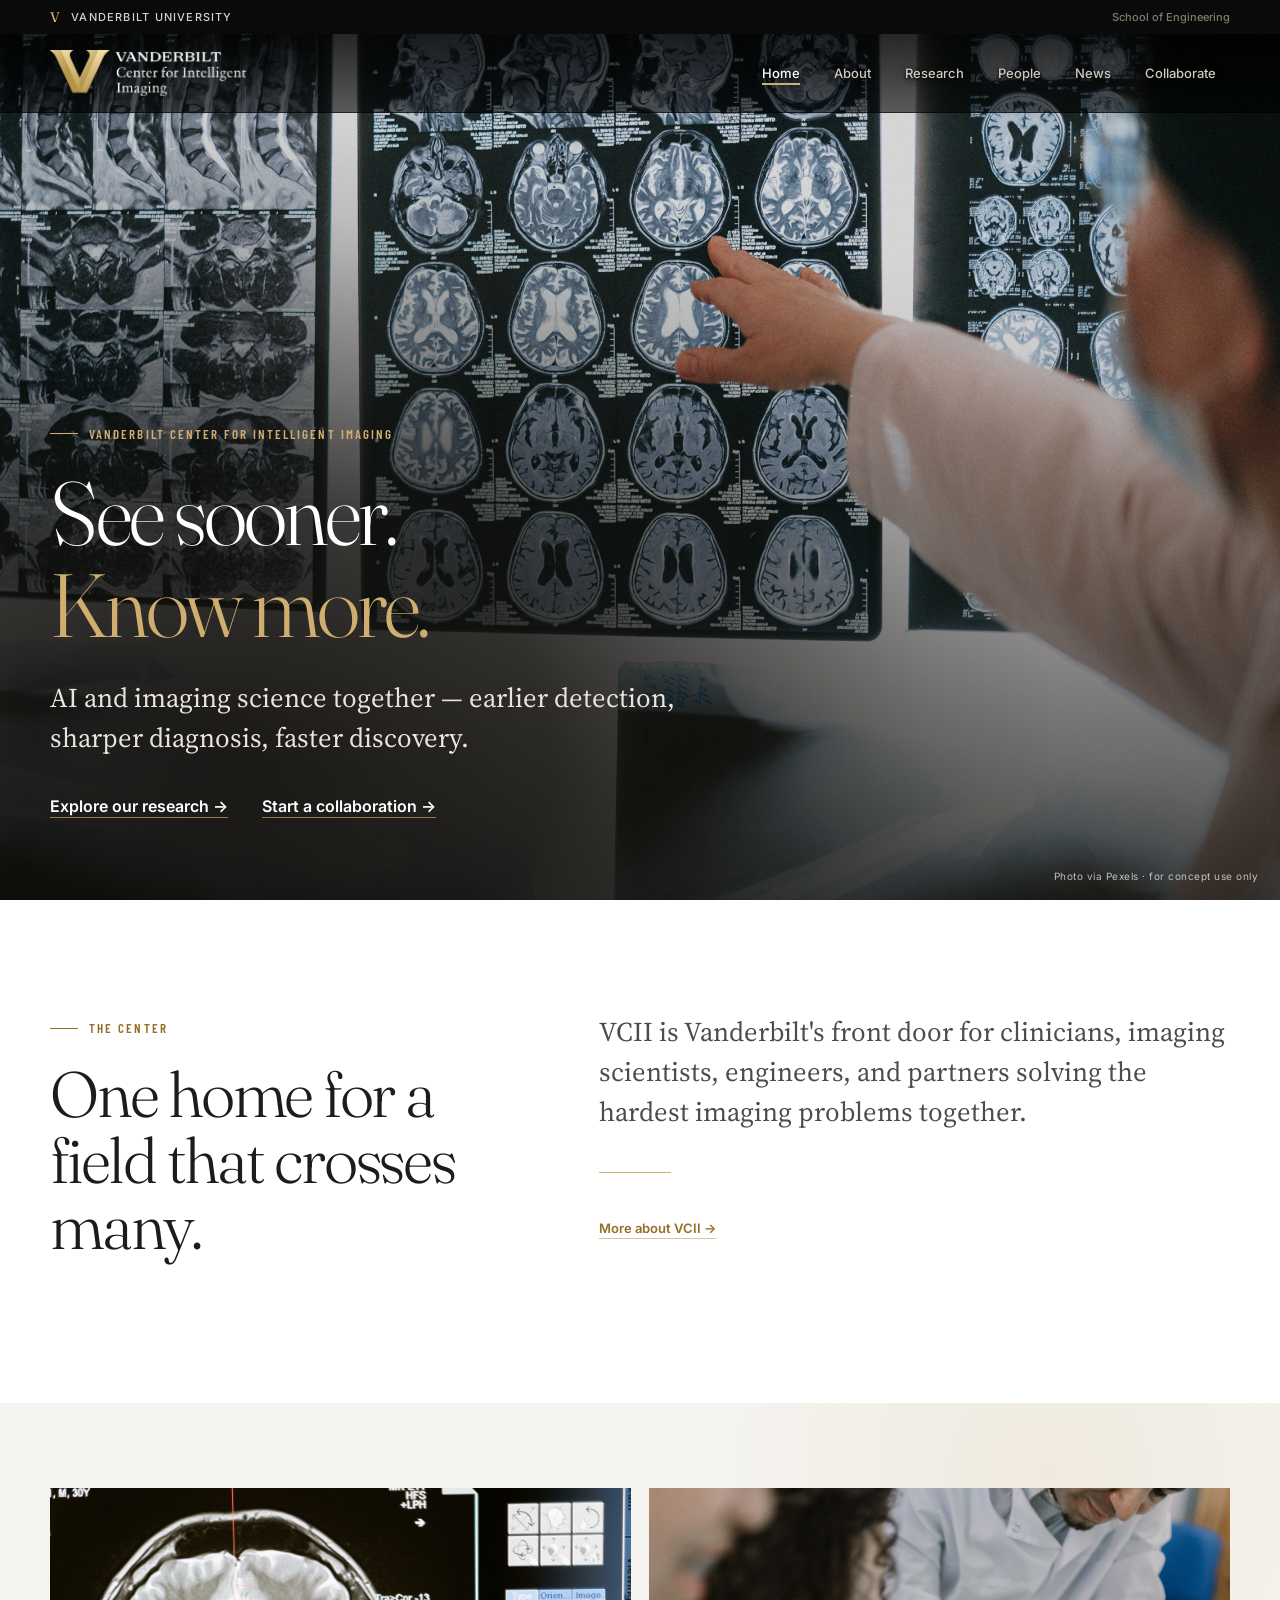
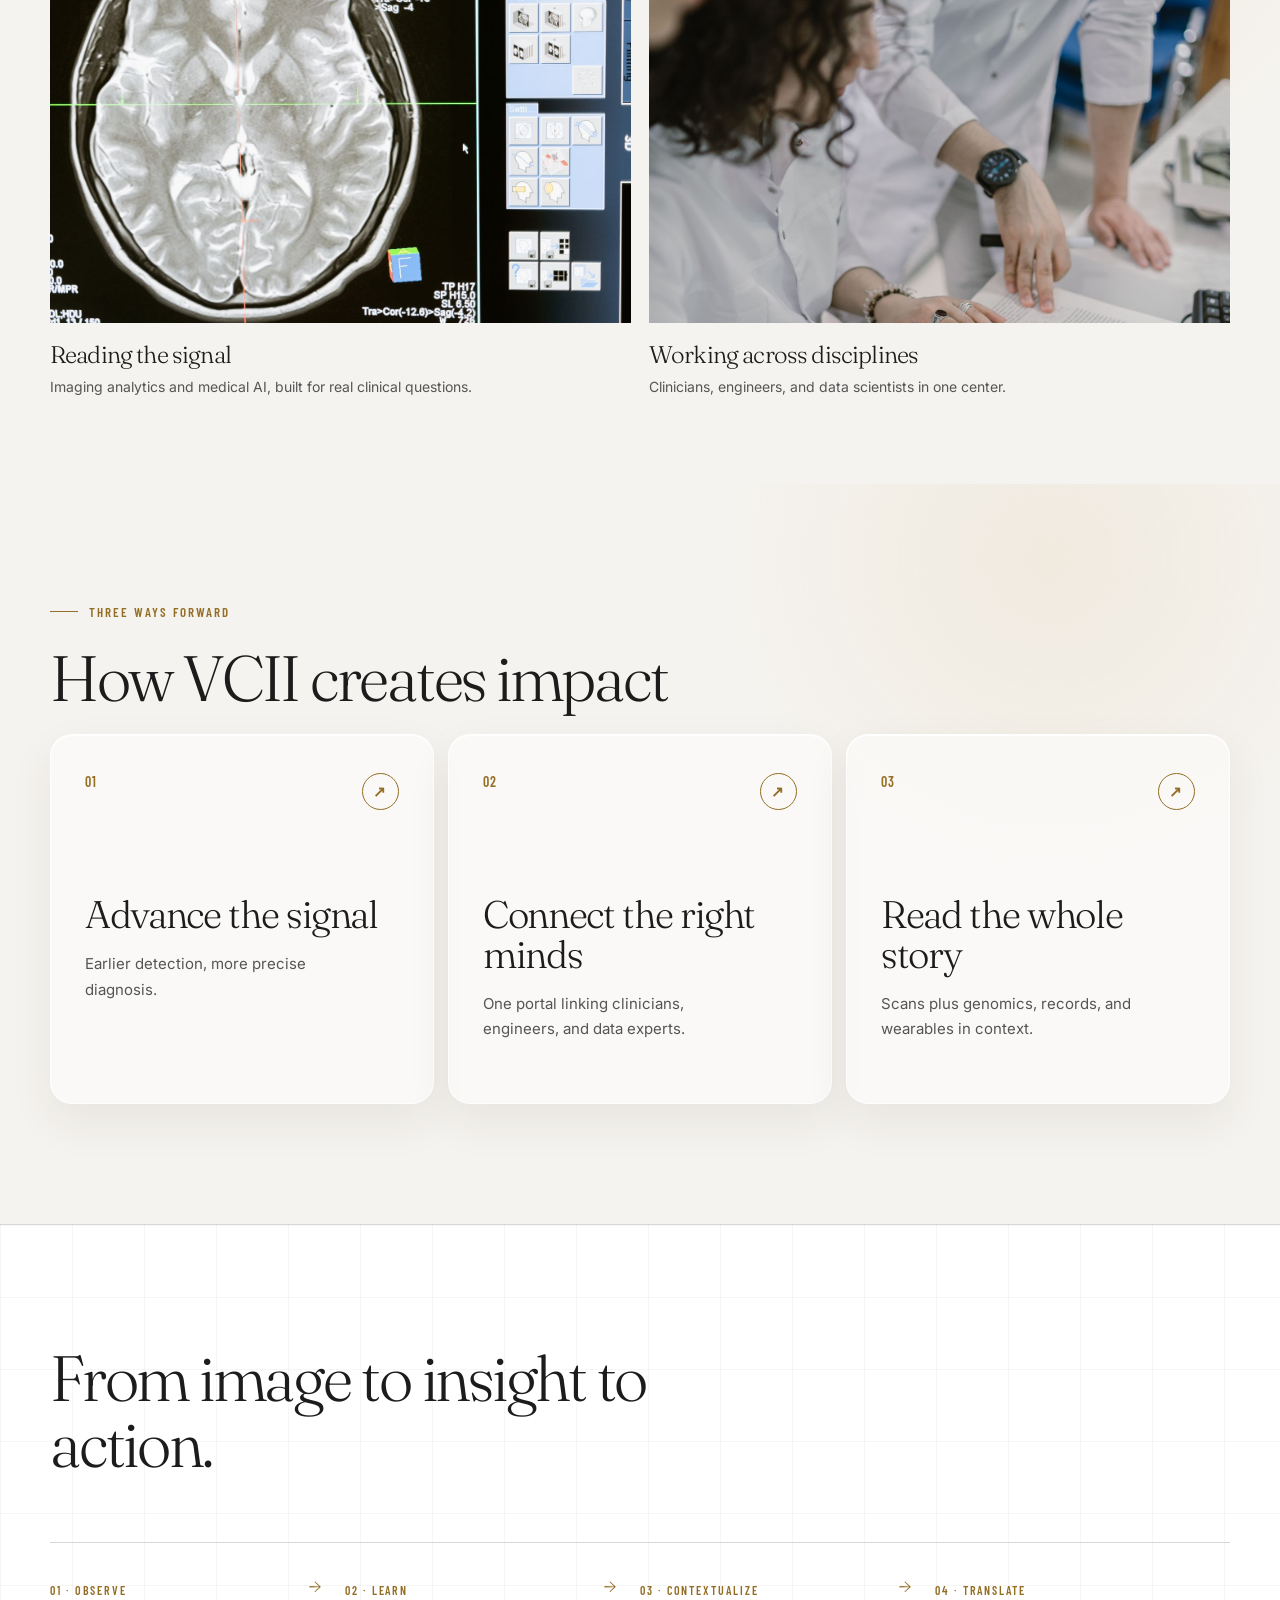
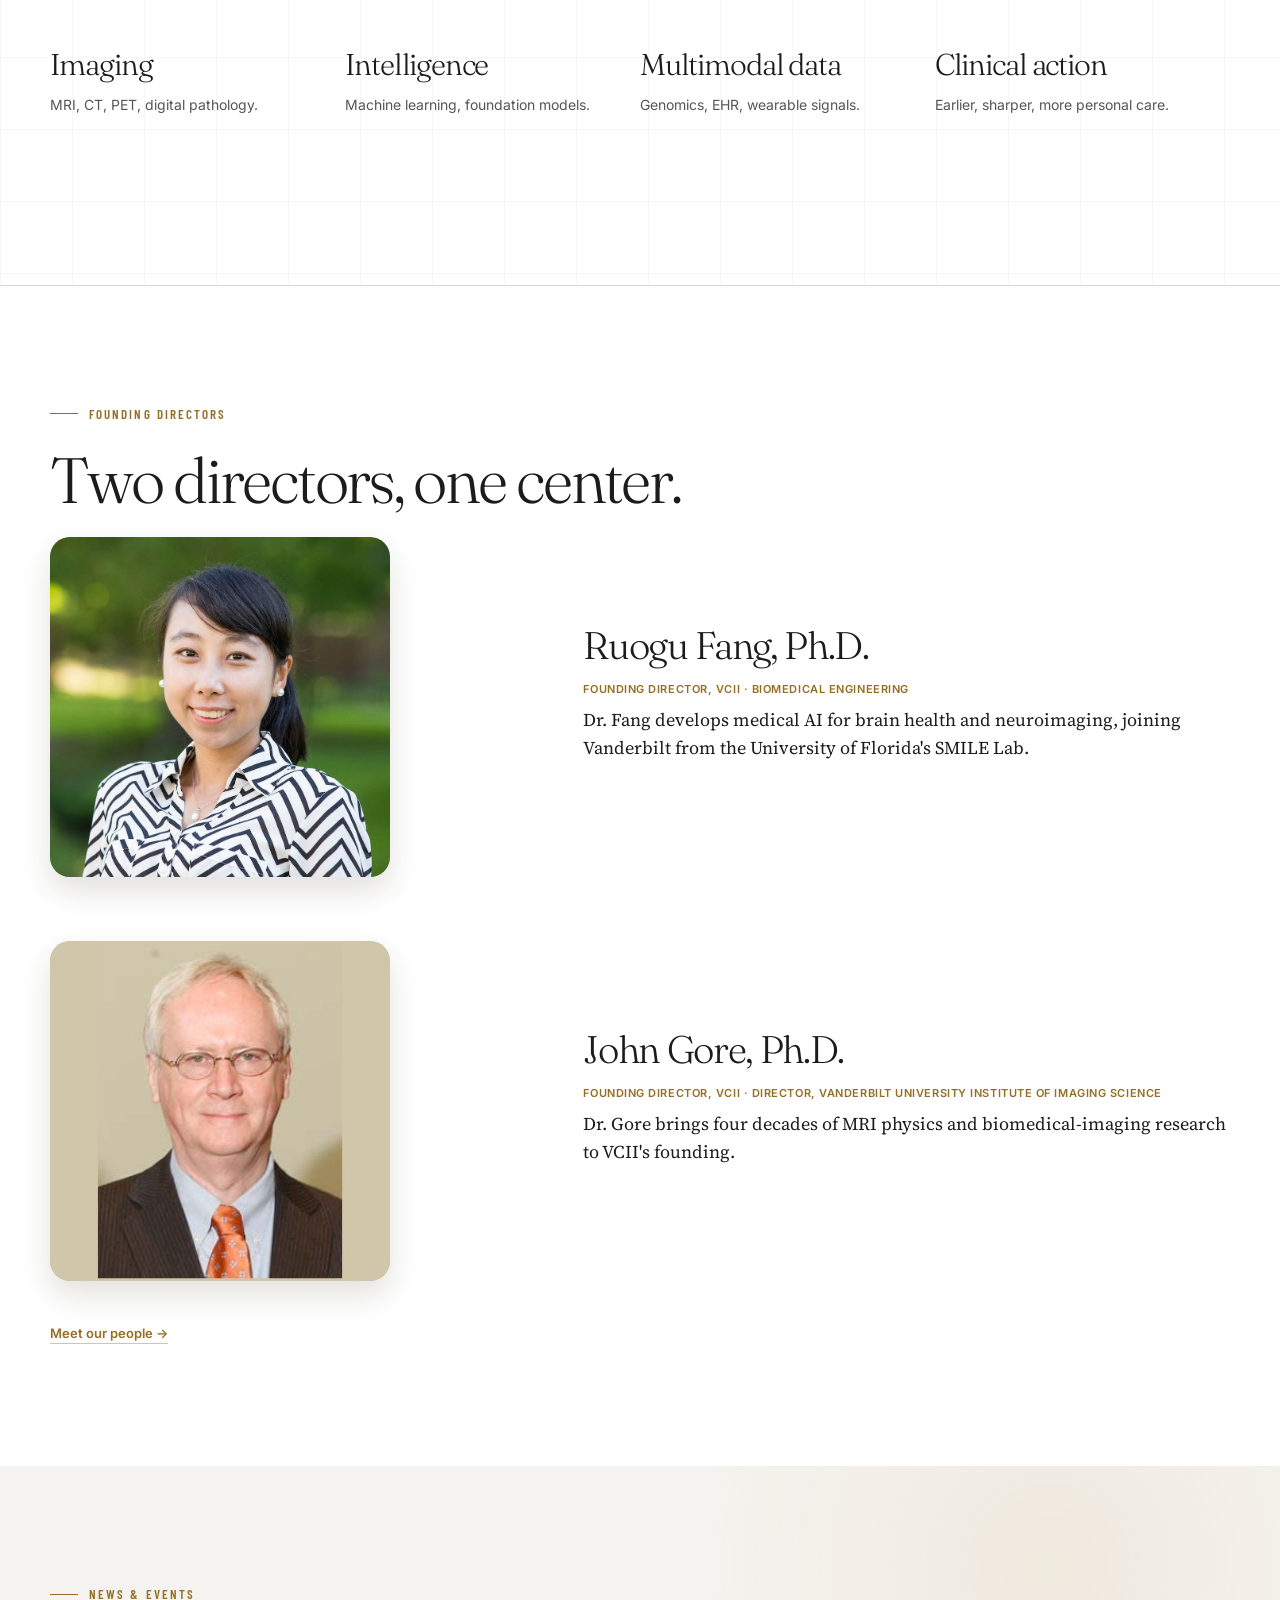
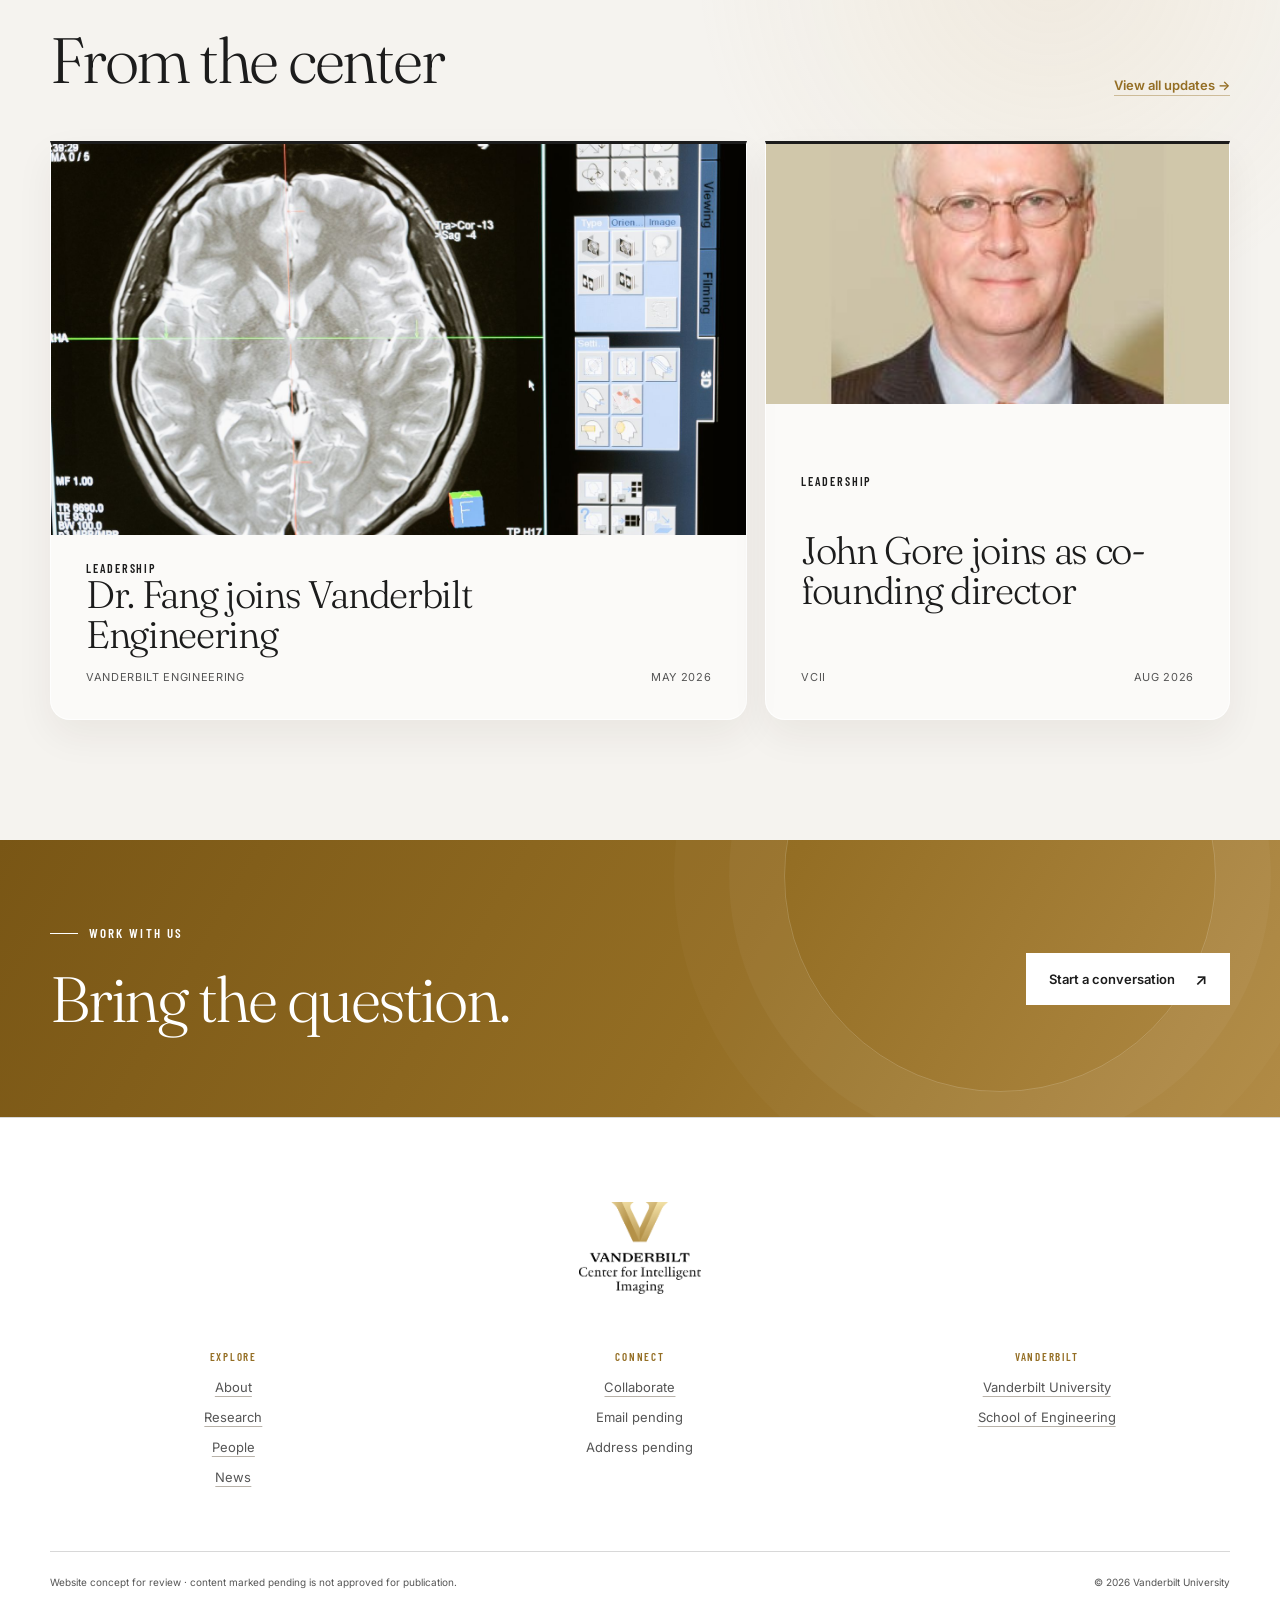
==== commit 8282d3ba: "updates logo" ====
--- a/index.html
+++ b/index.html
@@ -13,7 +13,7 @@
     <div class="utility"><div class="wrap"><span class="v-mark" aria-hidden="true">V</span><a href="https://www.vanderbilt.edu/">Vanderbilt University</a><span>School of Engineering</span></div></div>
     <nav class="nav" aria-label="Primary navigation">
       <div class="nav-row wrap">
-        <a class="brand" href="index.html" aria-label="VCII home"><span class="brand-mark" aria-hidden="true"></span><span class="brand-text"><strong>VCII</strong><small>Center for Intelligent Imaging</small></span></a>
+        <a class="brand" href="index.html" aria-label="VCII — Vanderbilt Center for Intelligent Imaging home"><img class="brand-logo" src="assets/VCII_official_logo/V_INTELL_IMAGING_White.png" alt="Vanderbilt University Center for Intelligent Imaging"></a>
         <button class="menu-button" aria-expanded="false" aria-label="Open navigation"><span></span></button>
         <div class="nav-links"><a aria-current="page" href="index.html">Home</a><a href="about.html">About</a><a href="research.html">Research</a><a href="people.html">People</a><a href="news.html">News</a><a href="collaborate.html">Collaborate</a></div>
       </div>
@@ -107,7 +107,7 @@
     <section class="cta-band"><div class="wrap cta-grid"><div><p class="eyebrow" style="color:#fff">Work with us</p><h2>Bring the question.</h2></div><div><a class="button light" href="collaborate.html">Start a conversation</a></div></div></section>
   </main>
 
-  <footer class="site-footer"><div class="wrap"><div class="footer-brand-row"><div class="footer-mark" aria-hidden="true"><span>V</span></div><div class="footer-word"><strong>VCII</strong><span>Vanderbilt Center for Intelligent Imaging</span></div></div><div class="footer-grid"><div><div class="footer-title">Explore</div><a href="about.html">About</a><a href="research.html">Research</a><a href="people.html">People</a><a href="news.html">News</a></div><div><div class="footer-title">Connect</div><a href="collaborate.html">Collaborate</a><span>Email pending</span><span>Address pending</span></div><div><div class="footer-title">Vanderbilt</div><a href="https://www.vanderbilt.edu/">Vanderbilt University</a><a href="https://engineering.vanderbilt.edu/">School of Engineering</a></div></div><div class="footer-bottom"><span>Website concept for review · content marked pending is not approved for publication.</span><span>© 2026 Vanderbilt University</span></div></div></footer>
+  <footer class="site-footer"><div class="wrap"><div class="footer-brand-row"><img class="footer-logo" src="assets/VCII_official_logo/V_Centered_INTELL_IMAGING_Black.png" alt="Vanderbilt University Center for Intelligent Imaging"></div><div class="footer-grid"><div><div class="footer-title">Explore</div><a href="about.html">About</a><a href="research.html">Research</a><a href="people.html">People</a><a href="news.html">News</a></div><div><div class="footer-title">Connect</div><a href="collaborate.html">Collaborate</a><span>Email pending</span><span>Address pending</span></div><div><div class="footer-title">Vanderbilt</div><a href="https://www.vanderbilt.edu/">Vanderbilt University</a><a href="https://engineering.vanderbilt.edu/">School of Engineering</a></div></div><div class="footer-bottom"><span>Website concept for review · content marked pending is not approved for publication.</span><span>© 2026 Vanderbilt University</span></div></div></footer>
   <script src="vcii.js"></script>
 </body>
 </html>
--- a/vcii.css
+++ b/vcii.css
@@ -15,6 +15,8 @@
   --body: "Source Serif 4", Georgia, serif;
   --ui: "Inter", Arial, sans-serif;
   --condensed: "Barlow Condensed", Arial Narrow, sans-serif;
+  --ease-out: cubic-bezier(.23, 1, .32, 1);
+  --ease-in-out: cubic-bezier(.77, 0, .175, 1);
 }
 
 * { box-sizing: border-box; }
@@ -49,12 +51,10 @@
 body.home .home-hero { padding-top: 0; }
 .nav-row { position: relative; min-height: 78px; display: flex; align-items: center; justify-content: space-between; gap: 22px; transition: min-height .25s ease; }
 .site-head.scrolled .nav-row { min-height: 62px; }
-.brand { position: relative; z-index: 1; display: flex; align-items: center; gap: 13px; text-decoration: none; }
-.brand-mark { position: relative; width: 30px; aspect-ratio: 1; background: linear-gradient(145deg, #3a3a3a, #0a0a0a); border: 1px solid rgba(255,255,255,.14); transform: rotate(45deg); }
-.brand-mark::after { content: "V"; position: absolute; inset: 0; display: grid; place-items: center; color: var(--gold); font: 400 17px var(--display); transform: rotate(-45deg); }
-.brand-text { display: flex; flex-direction: column; font-family: var(--ui); line-height: 1; color: #fff; }
-.brand-text strong { font-size: 21px; letter-spacing: .09em; }
-.brand-text small { margin-top: 6px; color: #948d7d; font-size: 10px; letter-spacing: .08em; text-transform: uppercase; }
+.brand { position: relative; z-index: 1; display: flex; align-items: center; text-decoration: none; }
+.brand-logo { width: auto; height: 46px; transition: opacity .2s ease, transform .25s var(--ease-out); transform-origin: left center; }
+.site-head.scrolled .brand-logo { transform: scale(.83); }
+.brand:hover .brand-logo { opacity: .85; }
 .nav-links { position: relative; z-index: 1; display: flex; align-items: center; gap: 6px; font: 500 13px var(--ui); }
 .nav-links a { position: relative; padding: 10px 14px; color: #cfcabe; text-decoration: none; transition: color .2s ease; }
 .nav-links a:hover { color: #fff; }
@@ -62,7 +62,18 @@
 .nav-links a:hover::after, .nav-links a[aria-current="page"]::after { transform: scaleX(1); transform-origin: left; }
 .nav-links a[aria-current="page"] { color: #fff; }
 .menu-button { position: relative; z-index: 1; display: none; width: 42px; height: 42px; padding: 0; border: 1px solid rgba(255,255,255,.25); background: transparent; }
-.menu-button span, .menu-button::before, .menu-button::after { content: ""; display: block; width: 18px; height: 1px; margin: 5px auto; background: #fff; transition: .2s; }
+.menu-button span, .menu-button::before, .menu-button::after { content: ""; display: block; width: 18px; height: 1px; margin: 5px auto; background: #fff; transition: transform .2s var(--ease-out), opacity .2s var(--ease-out); }
+
+/* Header load-in: brand mark, then nav links cascade in on first paint. Once
+   per page load, not repeated — sits in the "rare" delight tier. */
+@keyframes nav-in { from { opacity: 0; transform: translateY(-6px); } to { opacity: 1; transform: none; } }
+.brand-logo, .nav-links a { animation: nav-in .5s var(--ease-out) both; }
+.nav-links a:nth-child(1) { animation-delay: .05s; }
+.nav-links a:nth-child(2) { animation-delay: .1s; }
+.nav-links a:nth-child(3) { animation-delay: .15s; }
+.nav-links a:nth-child(4) { animation-delay: .2s; }
+.nav-links a:nth-child(5) { animation-delay: .25s; }
+.nav-links a:nth-child(6) { animation-delay: .3s; }
 
 .eyebrow { display: flex; align-items: center; gap: 11px; margin: 0 0 25px; color: var(--oak); font: 600 13px var(--condensed); letter-spacing: .16em; text-transform: uppercase; }
 .eyebrow::before { content: ""; width: 28px; height: 1px; background: currentColor; }
@@ -75,9 +86,10 @@
 .ui-copy { font-family: var(--ui); font-size: 15px; line-height: 1.65; }
 .label { font: 600 12px var(--condensed); letter-spacing: .16em; text-transform: uppercase; }
 .button-row { display: flex; flex-wrap: wrap; align-items: center; gap: 14px 34px; margin-top: 38px; }
-.button { display: inline-flex; align-items: center; justify-content: center; gap: 20px; min-height: 52px; padding: 0 22px; border: 1px solid var(--ink); background: var(--ink); color: #fff; font: 600 13px var(--ui); text-decoration: none; transition: .2s ease; }
+.button { display: inline-flex; align-items: center; justify-content: center; gap: 20px; min-height: 52px; padding: 0 22px; border: 1px solid var(--ink); background: var(--ink); color: #fff; font: 600 13px var(--ui); text-decoration: none; transition: background .2s ease, border-color .2s ease, transform .15s var(--ease-out); }
 .button::after { content: "\2197"; font-size: 16px; }
-.button:hover { background: var(--oak); border-color: var(--oak); transform: translateY(-2px); }
+@media (hover: hover) and (pointer: fine) { .button:hover { background: var(--oak); border-color: var(--oak); transform: translateY(-2px); } }
+.button:active { transform: translateY(0) scale(.97); transition-duration: .1s; }
 .button.light { border-color: rgba(255,255,255,.45); background: #fff; color: var(--ink); }
 .button.light:hover { border-color: var(--gold); background: var(--gold); }
 .button.ghost { background: transparent; color: var(--ink); }
@@ -141,10 +153,10 @@
 .mini-rule { width: 72px; height: 1px; margin: 40px 0; background: var(--gold); }
 .path-grid { display: grid; grid-template-columns: repeat(3, 1fr); gap: 14px; }
 .path-card { position: relative; min-height: 370px; padding: 38px 34px 34px; border: 1px solid rgba(255,255,255,.75); border-radius: 22px; background: rgba(255,255,255,.52); box-shadow: 0 18px 45px rgba(50,40,20,.07), inset 0 1px 0 #fff; color: inherit; text-decoration: none; overflow: hidden; transition: transform .35s cubic-bezier(.2,.7,.2,1), box-shadow .35s ease; }
-.path-card::before { content: ""; position: absolute; inset: auto 0 0; height: 0; background: var(--ink); transition: height .35s cubic-bezier(.2,.7,.2,1); }
+.path-card::before { content: ""; position: absolute; inset: auto 0 0; height: 100%; background: var(--ink); transform: scaleY(0); transform-origin: bottom; transition: transform .35s cubic-bezier(.2,.7,.2,1); }
 .path-card > * { position: relative; z-index: 1; }
 .path-card:hover { color: #fff; transform: translateY(-8px); box-shadow: 0 28px 60px rgba(28,28,28,.16); }
-.path-card:hover::before { height: 100%; }
+.path-card:hover::before { transform: scaleY(1); }
 .path-number { display: flex; justify-content: space-between; align-items: start; margin-bottom: 85px; color: var(--oak); font: 600 14px var(--condensed); letter-spacing: .1em; }
 .path-number::after { content: "\2197"; width: 35px; height: 35px; display: grid; place-items: center; border: 1px solid currentColor; border-radius: 50%; font-size: 15px; }
 .path-card:hover .path-number { color: var(--gold); }
@@ -255,20 +267,26 @@
 .form-success.show { display: block; }
 
 .site-footer { padding: 84px 0 28px; color: var(--gray); background: #fff; border-top: 1px solid var(--line); font: 13px/1.7 var(--ui); }
-.footer-brand-row { display: flex; flex-direction: column; align-items: center; gap: 14px; margin-bottom: 64px; text-align: center; }
-.footer-mark { display: grid; place-items: center; width: 44px; aspect-ratio: 1; color: var(--gold); background: linear-gradient(145deg, #2b2b2b, #090909); font: 400 22px var(--display); transform: rotate(45deg); }
-.footer-mark span { transform: rotate(-45deg); }
-.footer-word { display: flex; flex-direction: column; align-items: center; gap: 4px; }
-.footer-word strong { color: var(--ink); font: 300 30px var(--display); }
-.footer-word span { color: var(--gray); font: 500 11px var(--ui); letter-spacing: .1em; text-transform: uppercase; }
+.footer-brand-row { display: flex; flex-direction: column; align-items: center; margin-bottom: 56px; text-align: center; }
+.footer-logo { width: auto; height: 92px; }
 .footer-grid { display: grid; grid-template-columns: repeat(3, 1fr); gap: 40px; padding-bottom: 55px; text-align: center; }
 .footer-grid a, .footer-grid span { display: block; margin-bottom: 8px; }
 .footer-title { margin-bottom: 13px; color: var(--oak); font: 600 11px var(--condensed); letter-spacing: .16em; text-transform: uppercase; }
 .site-footer a { color: inherit; text-decoration-color: #b8b2a9; text-underline-offset: 4px; }
 .footer-bottom { display: flex; justify-content: space-between; gap: 20px; padding-top: 22px; border-top: 1px solid var(--line); color: var(--gray); font-size: 10px; }
 
-.reveal { opacity: 0; transform: translateY(22px); transition: opacity .6s ease, transform .6s ease; }
+.reveal { opacity: 0; transform: translateY(22px); transition: opacity .6s var(--ease-out), transform .6s var(--ease-out); }
 .reveal.in { opacity: 1; transform: none; }
+
+/* Card grids reveal as a group (.reveal on the wrap), but each card within
+   staggers 60ms behind the last so a row of items doesn't pop in as one
+   slab — the "everything enters at once" smell. */
+.path-grid > *, .photo-grid > *, .news-grid > *, .cap-grid > *, .founders-grid > * { transition: opacity .5s var(--ease-out), transform .5s var(--ease-out); }
+.reveal:not(.in) .path-grid > *, .reveal:not(.in) .photo-grid > *, .reveal:not(.in) .news-grid > *, .reveal:not(.in) .cap-grid > *, .reveal:not(.in) .founders-grid > * { opacity: 0; transform: translateY(16px); }
+.path-grid > *:nth-child(2), .photo-grid > *:nth-child(2), .news-grid > *:nth-child(2), .founders-grid > *:nth-child(2) { transition-delay: .07s; }
+.path-grid > *:nth-child(3), .cap-grid > *:nth-child(3) { transition-delay: .14s; }
+.cap-grid > *:nth-child(2) { transition-delay: .07s; }
+.cap-grid > *:nth-child(4) { transition-delay: .21s; }
 
 @keyframes scanline {
   0%, 100% { top: 13%; opacity: .2; }
@@ -282,9 +300,9 @@
   .menu-open .menu-button span { opacity: 0; }
   .menu-open .menu-button::before { transform: translateY(6px) rotate(45deg); }
   .menu-open .menu-button::after { transform: translateY(-6px) rotate(-45deg); }
-  .nav-links { position: absolute; z-index: 99; top: 100%; right: 0; left: 0; display: none; padding: 8px 24px 20px; background: #111; border-bottom: 1px solid rgba(255,255,255,.09); box-shadow: 0 22px 45px rgba(0,0,0,.3); flex-direction: column; align-items: stretch; gap: 4px; font-size: 17px; }
-  .menu-open .nav-links { display: flex; }
-  .nav-links a { padding: 13px 4px; }
+  .nav-links { position: absolute; z-index: 99; top: 100%; right: 0; left: 0; display: flex; padding: 8px 24px 20px; background: #111; border-bottom: 1px solid rgba(255,255,255,.09); box-shadow: 0 22px 45px rgba(0,0,0,.3); flex-direction: column; align-items: stretch; gap: 4px; font-size: 17px; opacity: 0; visibility: hidden; transform: translateY(-8px); transition: opacity .22s var(--ease-out), transform .22s var(--ease-out), visibility 0s linear .22s; }
+  .menu-open .nav-links { opacity: 1; visibility: visible; transform: none; transition: opacity .22s var(--ease-out), transform .22s var(--ease-out), visibility 0s linear; }
+  .nav-links a { padding: 13px 4px; animation: none; }
   .brand-text small { display: none; }
   .home-hero, .hero-inner { min-height: 100svh; }
   .hero-copy { width: 88%; }
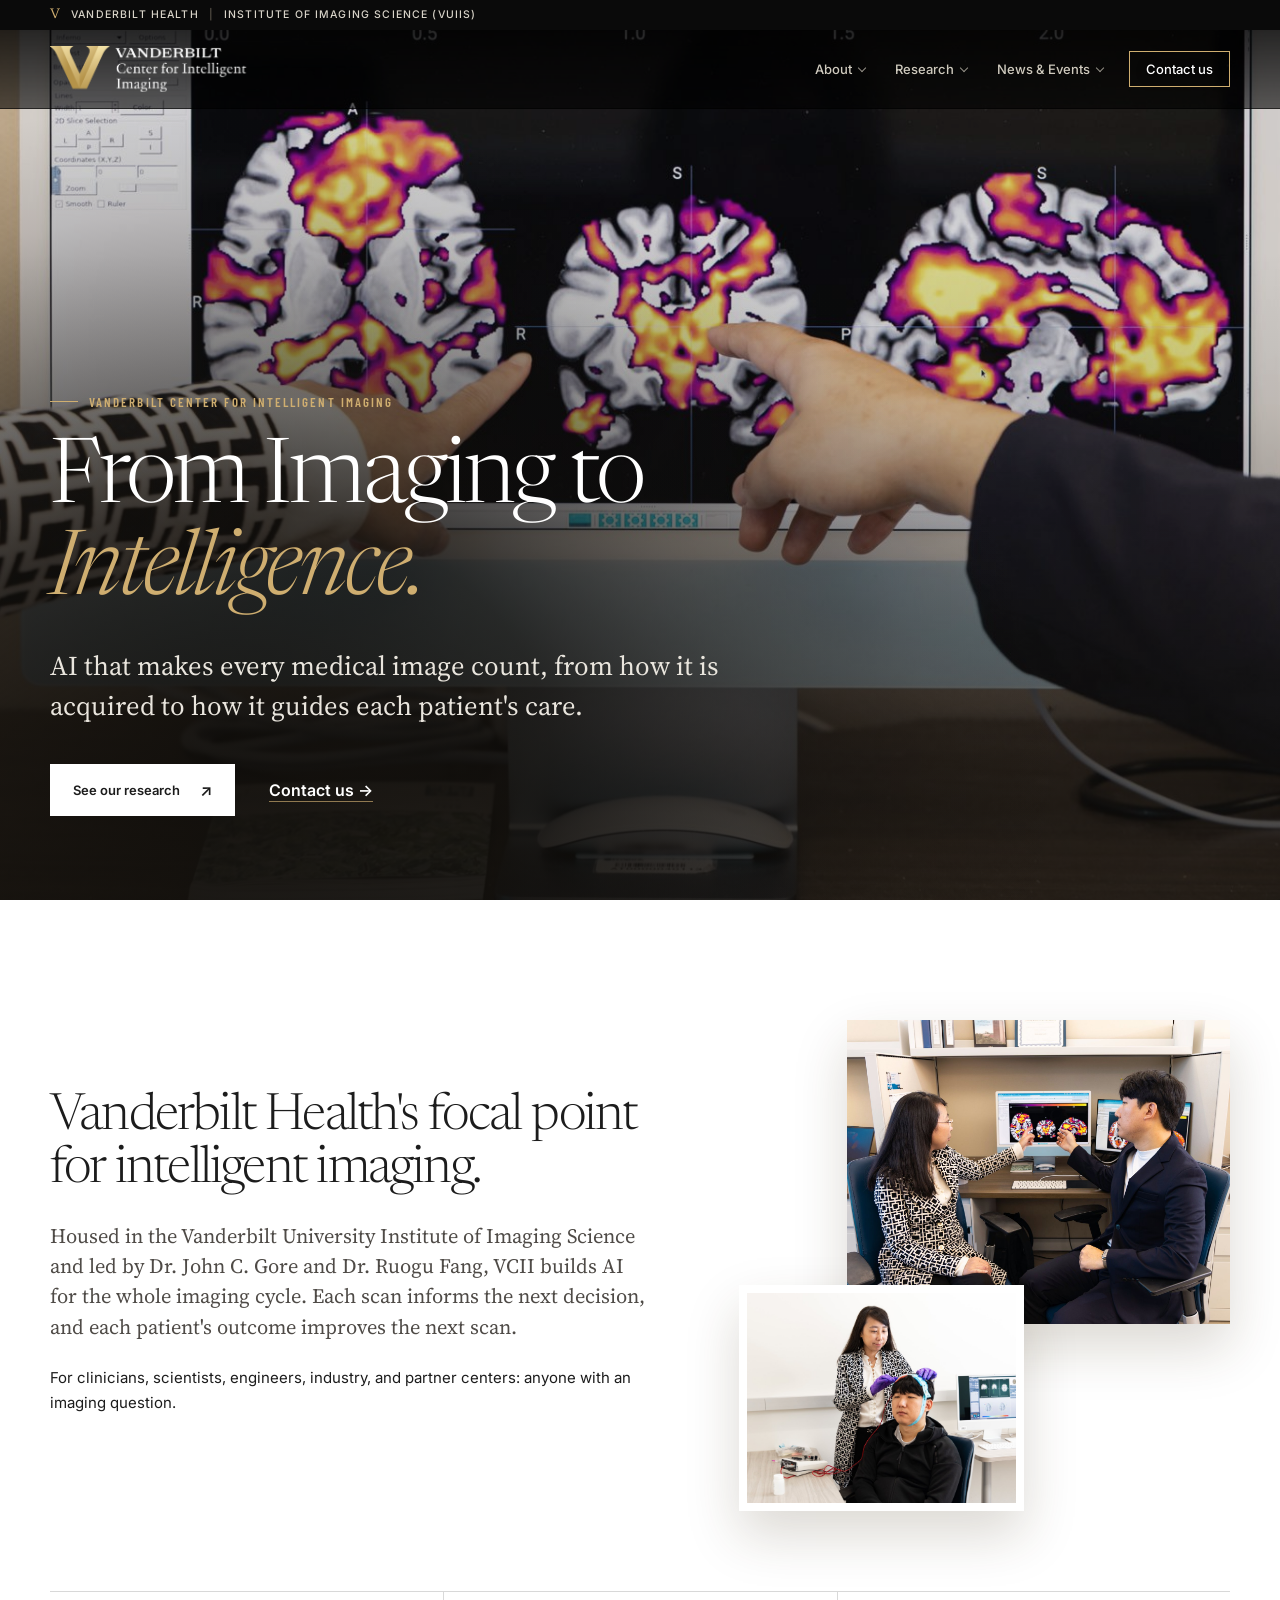
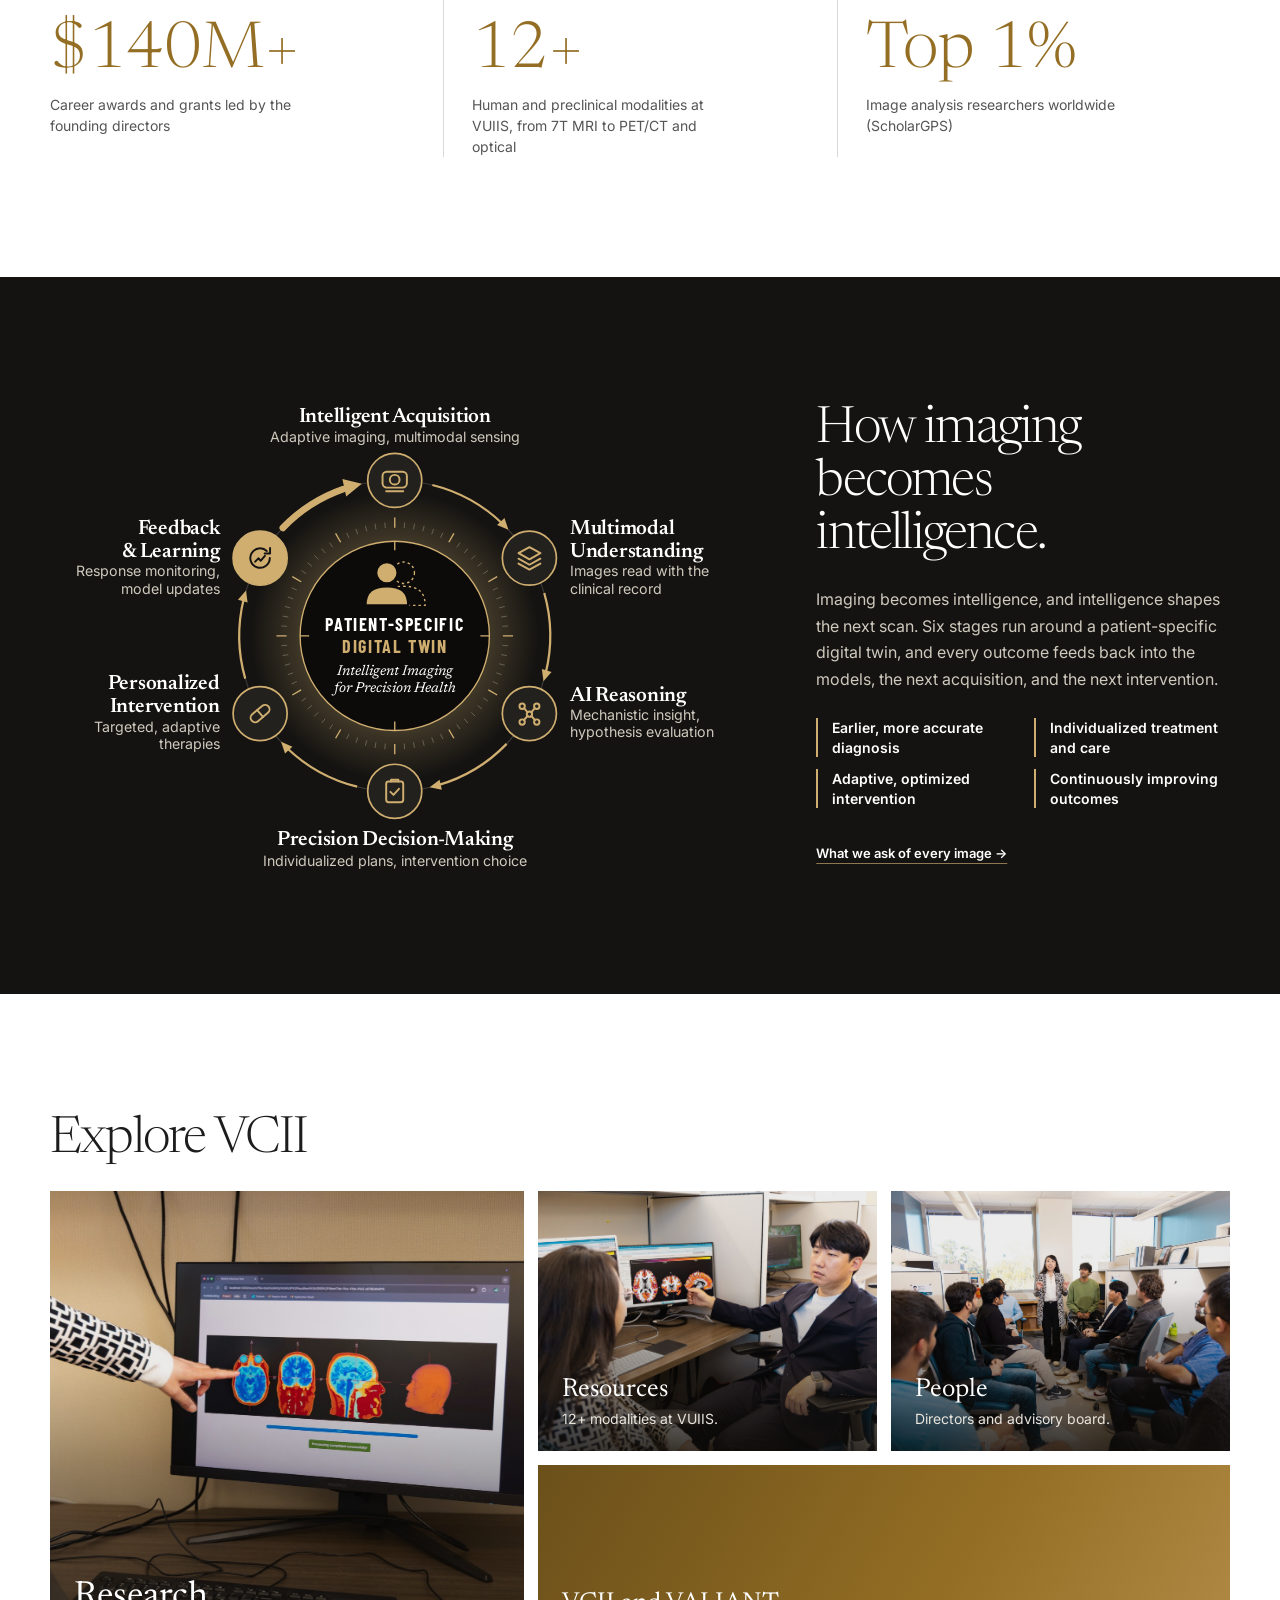
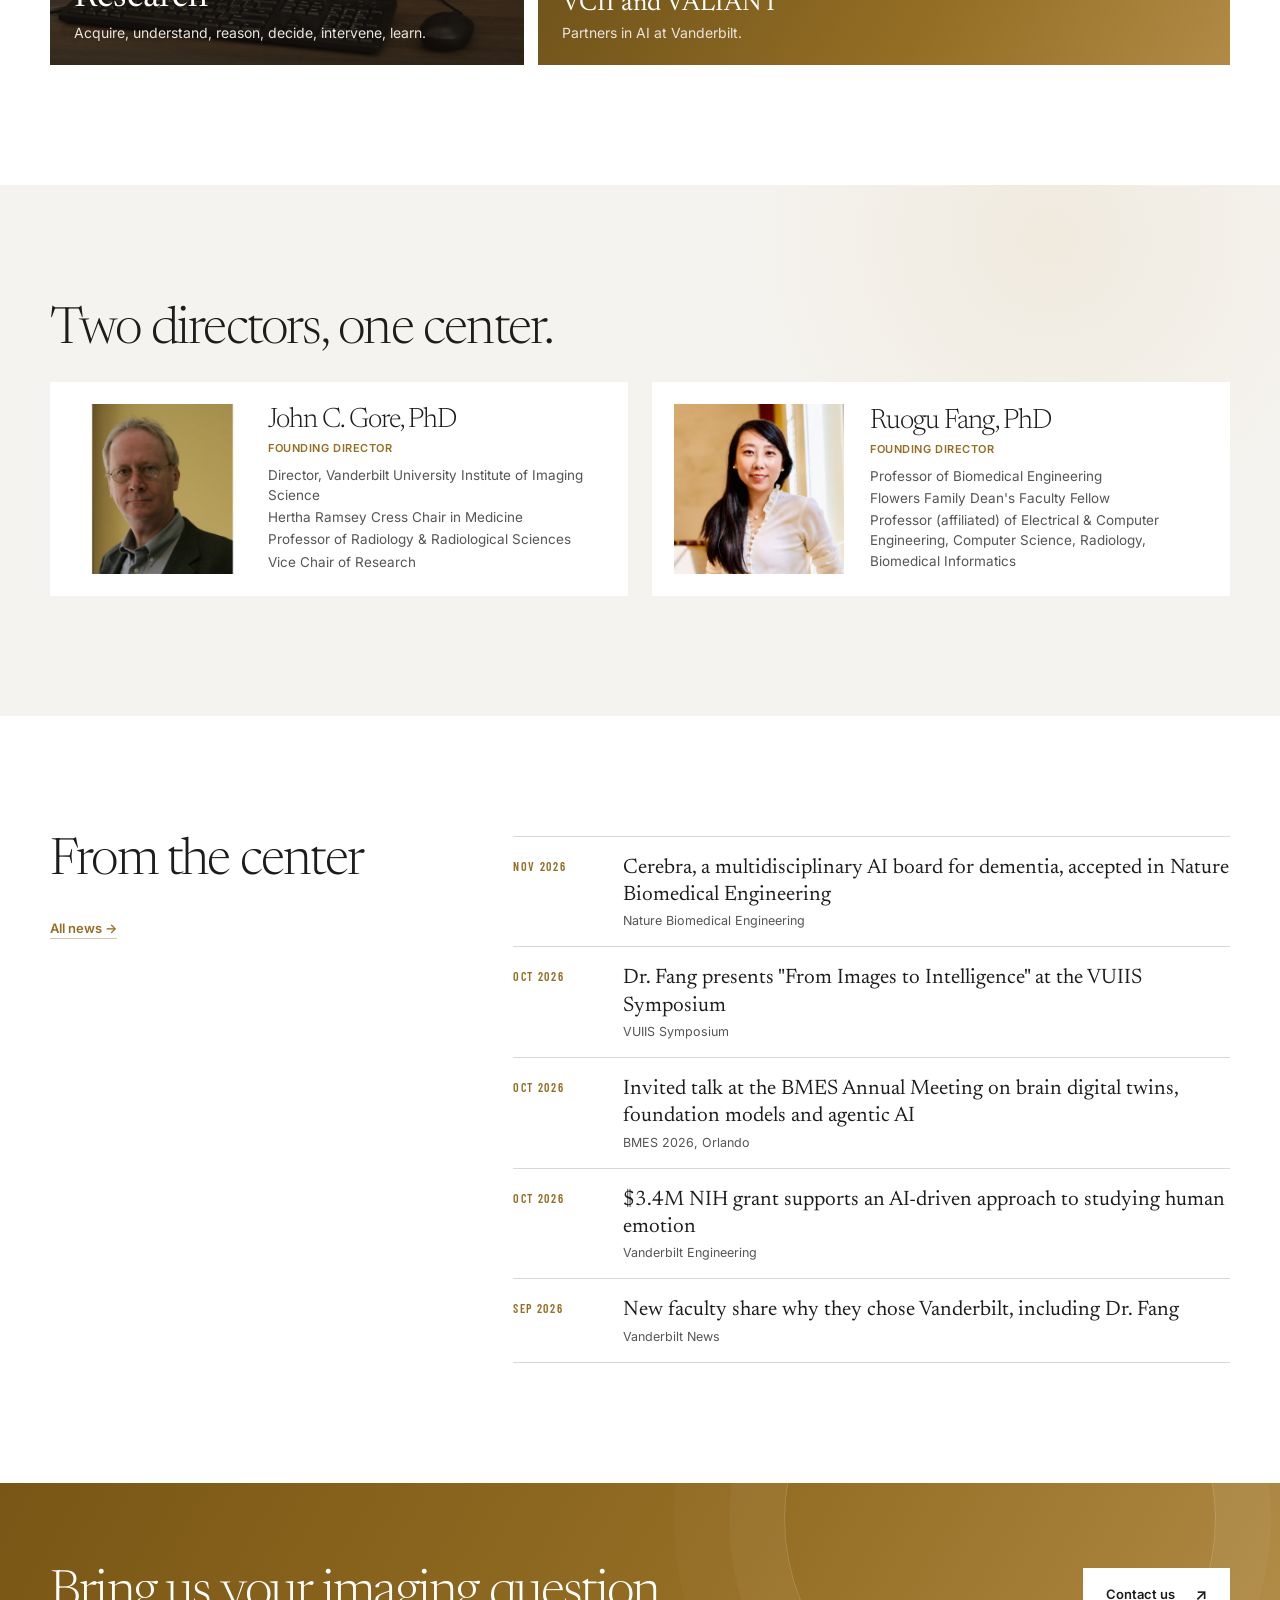
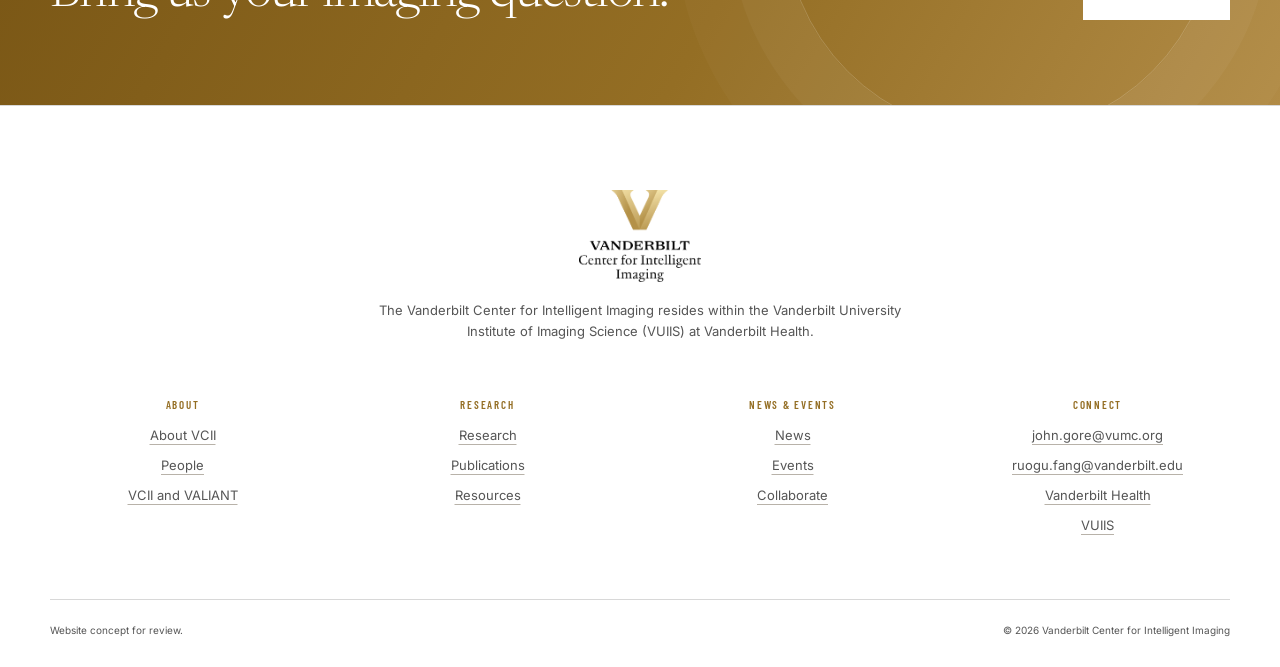
==== commit d6acc3be: "Redesign site to match VCII launch materials - Use the launch-materials figures (closed-loop ring, M" ====
--- a/index.html
+++ b/index.html
@@ -3,111 +3,153 @@
 <head>
   <meta charset="utf-8">
   <meta name="viewport" content="width=device-width, initial-scale=1">
-  <meta name="description" content="Homepage mockup for the Vanderbilt Center for Intelligent Imaging.">
-  <title>VCII — Vanderbilt Center for Intelligent Imaging</title>
+  <meta name="description" content="Vanderbilt Health's focal point for intelligent imaging.">
+  <title>VCII: Vanderbilt Center for Intelligent Imaging</title>
   <link rel="stylesheet" href="vcii.css">
 </head>
 <body class="home">
   <a class="skip-link" href="#main">Skip to content</a>
   <header class="site-head">
-    <div class="utility"><div class="wrap"><span class="v-mark" aria-hidden="true">V</span><a href="https://www.vanderbilt.edu/">Vanderbilt University</a><span>School of Engineering</span></div></div>
+    <div class="utility"><div class="wrap"><span class="v-mark" aria-hidden="true">V</span><a href="https://www.vanderbilthealth.com/">Vanderbilt Health</a><span class="sep" aria-hidden="true">|</span><a href="https://www.vumc.org/vuiis/">Institute of Imaging Science (VUIIS)</a></div></div>
     <nav class="nav" aria-label="Primary navigation">
       <div class="nav-row wrap">
-        <a class="brand" href="index.html" aria-label="VCII — Vanderbilt Center for Intelligent Imaging home"><img class="brand-logo" src="assets/VCII_official_logo/V_INTELL_IMAGING_White.png" alt="Vanderbilt University Center for Intelligent Imaging"></a>
+        <a class="brand" href="index.html" aria-label="VCII home"><img class="brand-logo" src="assets/VCII_official_logo/V_INTELL_IMAGING_White.png" alt="Vanderbilt Center for Intelligent Imaging"></a>
         <button class="menu-button" aria-expanded="false" aria-label="Open navigation"><span></span></button>
-        <div class="nav-links"><a aria-current="page" href="index.html">Home</a><a href="about.html">About</a><a href="research.html">Research</a><a href="people.html">People</a><a href="news.html">News</a><a href="collaborate.html">Collaborate</a></div>
+        <div class="nav-links"><div class="nav-item has-sub"><button class="nav-top" aria-expanded="false">About</button><div class="sub-menu"><a href="about.html"><b>About VCII</b><span>Mission, aims, and how VCII works</span></a><a href="people.html"><b>People</b><span>Founding directors and advisory board</span></a><a href="valiant.html"><b>VCII and VALIANT</b><span>Partners in AI at Vanderbilt</span></a></div></div><div class="nav-item has-sub"><button class="nav-top" aria-expanded="false">Research</button><div class="sub-menu"><a href="research.html"><b>Research</b><span>The closed loop and our focus areas</span></a><a href="publications.html"><b>Publications</b><span>Selected papers from the directors</span></a><a href="resources.html"><b>Resources</b><span>Imaging, computing and data at VUIIS</span></a></div></div><div class="nav-item has-sub"><button class="nav-top" aria-expanded="false">News &amp; Events</button><div class="sub-menu"><a href="news.html"><b>News</b><span>Honors, funding and new papers</span></a><a href="events.html"><b>Events</b><span>Retreats, seminars and talks</span></a></div></div><div class="nav-item"><a class="nav-cta" href="collaborate.html">Contact us</a></div></div>
       </div>
     </nav>
   </header>
-
   <main id="main">
     <section class="home-hero">
-      <div class="hero-art"><img src="assets/hero-scan2.jpg" alt="A wall of brain MRI film scans, with a clinician's hand pointing to one image"></div>
+      <div class="hero-art"><img src="assets/photos/fmri-maps.jpg" alt="Two researchers point to functional brain maps on a monitor"></div>
       <div class="hero-inner wrap">
         <div class="hero-copy">
           <p class="eyebrow">Vanderbilt Center for Intelligent Imaging</p>
-          <h1>See sooner.<br><em>Know more.</em></h1>
-          <p class="lede">AI and imaging science together — earlier detection, sharper diagnosis, faster discovery.</p>
-          <div class="button-row"><a class="text-link on-dark large" href="research.html">Explore our research →</a><a class="text-link on-dark large" href="collaborate.html">Start a collaboration →</a></div>
+          <h1>From Imaging to <em>Intelligence.</em></h1>
+          <p class="lede">AI that makes every medical image count, from how it is acquired to how it guides each patient's care.</p>
+          <div class="button-row"><a class="button light" href="research.html">See our research</a><a class="text-link on-dark large" href="collaborate.html#inquiry-form">Contact us →</a></div>
         </div>
       </div>
-      <p class="art-note">Photo via Pexels · for concept use only</p>
     </section>
 
     <section class="section">
-      <div class="wrap intro-grid reveal">
-        <div><p class="eyebrow">The center</p><h2>One home for a field that crosses many.</h2></div>
-        <div><p class="lede">VCII is Vanderbilt's front door for clinicians, imaging scientists, engineers, and partners solving the hardest imaging problems together.</p><div class="mini-rule"></div><a class="text-link" href="about.html">More about VCII →</a></div>
+      <div class="wrap intro-split reveal">
+        <div>
+          <h2>Vanderbilt Health's focal point for intelligent imaging.</h2>
+          <p class="lede">Housed in the Vanderbilt University Institute of Imaging Science and led by Dr. John C. Gore and Dr. Ruogu Fang, VCII builds AI for the whole imaging cycle. Each scan informs the next decision, and each patient's outcome improves the next scan.</p>
+          <p class="ui-copy">For clinicians, scientists, engineers, industry, and partner centers: anyone with an imaging question.</p>
+        </div>
+        <div class="stack-media"><img class="a" src="assets/photos/fang-collab-fmri.jpg" alt="Dr. Fang reviews brain maps with a trainee"><img class="b" src="assets/photos/neuromod-session.jpg" alt="A neuromodulation session in the lab"></div>
+      </div>
+      <div class="wrap stat-band reveal">
+        <div><b>$140M+</b><span>Career awards and grants led by the founding directors</span></div>
+        <div><b>12+</b><span>Human and preclinical modalities at VUIIS, from 7T MRI to PET/CT and optical</span></div>
+        <div><b>Top 1%</b><span>Image analysis researchers worldwide (ScholarGPS)</span></div>
       </div>
     </section>
 
-    <section class="section tight cream">
-      <div class="wrap photo-grid reveal">
-        <a class="photo-card" href="research.html"><div class="thumb"><img src="assets/scan-monitor.jpg" alt="A brain MRI scan displayed on a monitor"></div><h3>Reading the signal</h3><p>Imaging analytics and medical AI, built for real clinical questions.</p></a>
-        <a class="photo-card" href="about.html"><div class="thumb"><img src="assets/lab-team.jpg" class="crop-top" alt="Two clinicians and a researcher in white coats reviewing a reference together"></div><h3>Working across disciplines</h3><p>Clinicians, engineers, and data scientists in one center.</p></a>
+    <section class="section ink" id="loop">
+      <div class="wrap loop-split">
+        <div class="loop-fig reveal"><svg class="cloop" viewBox="-306 -212 612 424" role="img" aria-label="The VCII loop: intelligent acquisition, multimodal understanding, AI reasoning, precision decision-making, personalized intervention, feedback and learning, then back to acquisition, around a patient-specific digital twin">
+<defs><radialGradient id="Wh" r="50%"><stop offset=".55" style="stop-color:var(--gold);stop-opacity:.34"/><stop offset="1" style="stop-color:var(--gold);stop-opacity:0"/></radialGradient></defs>
+<circle class="halo" r="128" style="fill:url(#Wh)"/>
+<circle class="trk" r="138"/>
+<path class="tick" d="M8.4 -95.6L8.8 -100.6M16.7 -94.5L17.5 -99.5M24.8 -92.7L26.1 -97.6M32.8 -90.2L34.5 -94.9M40.6 -87L42.7 -91.5M55.1 -78.6L57.9 -82.7M61.7 -73.5L64.9 -77.4M67.9 -67.9L71.4 -71.4M73.5 -61.7L77.4 -64.9M78.6 -55.1L82.7 -57.9M87 -40.6L91.5 -42.7M90.2 -32.8L94.9 -34.5M92.7 -24.8L97.6 -26.1M94.5 -16.7L99.5 -17.5M95.6 -8.4L100.6 -8.8M95.6 8.4L100.6 8.8M94.5 16.7L99.5 17.5M92.7 24.8L97.6 26.1M90.2 32.8L94.9 34.5M87 40.6L91.5 42.7M78.6 55.1L82.7 57.9M73.5 61.7L77.4 64.9M67.9 67.9L71.4 71.4M61.7 73.5L64.9 77.4M55.1 78.6L57.9 82.7M40.6 87L42.7 91.5M32.8 90.2L34.5 94.9M24.8 92.7L26.1 97.6M16.7 94.5L17.5 99.5M8.4 95.6L8.8 100.6M-8.4 95.6L-8.8 100.6M-16.7 94.5L-17.5 99.5M-24.8 92.7L-26.1 97.6M-32.8 90.2L-34.5 94.9M-40.6 87L-42.7 91.5M-55.1 78.6L-57.9 82.7M-61.7 73.5L-64.9 77.4M-67.9 67.9L-71.4 71.4M-73.5 61.7L-77.4 64.9M-78.6 55.1L-82.7 57.9M-87 40.6L-91.5 42.7M-90.2 32.8L-94.9 34.5M-92.7 24.8L-97.6 26.1M-94.5 16.7L-99.5 17.5M-95.6 8.4L-100.6 8.8M-95.6 -8.4L-100.6 -8.8M-94.5 -16.7L-99.5 -17.5M-92.7 -24.8L-97.6 -26.1M-90.2 -32.8L-94.9 -34.5M-87 -40.6L-91.5 -42.7M-78.6 -55.1L-82.7 -57.9M-73.5 -61.7L-77.4 -64.9M-67.9 -67.9L-71.4 -71.4M-61.7 -73.5L-64.9 -77.4M-55.1 -78.6L-57.9 -82.7M-40.6 -87L-42.7 -91.5M-32.8 -90.2L-34.5 -94.9M-24.8 -92.7L-26.1 -97.6M-16.7 -94.5L-17.5 -99.5M-8.4 -95.6L-8.8 -100.6"/>
+<path class="tick-l" d="M0 -96L0 -105M48 -83.1L52.5 -90.9M83.1 -48L90.9 -52.5M96 -0L105 -0M83.1 48L90.9 52.5M48 83.1L52.5 90.9M0 96L0 105M-48 83.1L-52.5 90.9M-83.1 48L-90.9 52.5M-96 0L-105 0M-83.1 -48L-90.9 -52.5M-48 -83.1L-52.5 -90.9"/>
+<path class="arc" d="M33.4 -133.9A138 138 0 0 1 95.9 -99.3"/>
+<path class="ah" d="M100.9 -94.1L97.4 -104.5L90.8 -98.4z"/>
+<path class="arc" d="M132.7 -38A138 138 0 0 1 133.9 33.4"/>
+<path class="ah" d="M132 40.3L139.2 32.1L130.6 29.5z"/>
+<path class="arc" d="M99.3 95.9A138 138 0 0 1 38 132.7"/>
+<path class="ah" d="M31 134.5L41.8 136.6L39.8 127.8z"/>
+<path class="arc" d="M-33.4 133.9A138 138 0 0 1 -95.9 99.3"/>
+<path class="ah" d="M-100.9 94.1L-97.4 104.5L-90.8 98.4z"/>
+<path class="arc" d="M-132.7 38A138 138 0 0 1 -133.9 -33.4"/>
+<path class="ah" d="M-132 -40.3L-139.2 -32.1L-130.6 -29.5z"/>
+<path class="arc close" d="M-99.3 -95.9A138 138 0 0 1 -45.8 -130.2"/>
+<path class="ah close" d="M-29.2 -134.9L-46.5 -139.3L-43.1 -123.7z"/>
+<circle class="disc" r="84"/>
+<path class="iso" d="M0 -84v8M0 84v-8M-84 0h8M84 0h-8"/>
+<g class="ghost" transform="translate(0 -5)"><circle cx="8" cy="-51" r="9.5"/><path d="M-11 -22C-11 -35 -3.5 -39 8 -39C19.500 -39 27 -35 27 -22z"/></g>
+<g class="twin" transform="translate(0 -5)"><circle cx="-7" cy="-51" r="9.5"/><path d="M-26 -22C-26 -35 -18.500 -39 -7 -39C4.500 -39 12 -35 12 -22z"/></g>
+<text class="dt1" y="-4">PATIENT-SPECIFIC</text><text class="dt2" y="15">DIGITAL TWIN</text><text class="dt3" y="35">Intelligent Imaging</text><text class="dt3" y="50">for Precision Health</text>
+<circle class="node" cx="0" cy="-138" r="24"/>
+<g class="ic" transform="translate(-13 -151) scale(1.08)"><rect x="2" y="5" width="20" height="13" rx="3.5"/><circle cx="12" cy="11.5" r="4"/><path d="M5 21h14"/></g>
+<text class="lt m" y="-190">Intelligent Acquisition</text><text class="ld m" y="-172">Adaptive imaging, multimodal sensing</text>
+<circle class="node" cx="119.5" cy="-69" r="24"/>
+<g class="ic" transform="translate(106.6 -82) scale(1.08)"><path d="M12 3l9 5-9 5-9-5z"/><path d="M3 12.5l9 5 9-5"/><path d="M3 16.5l9 5 9-5"/></g>
+<text class="lt" x="155.5" y="-90.5">Multimodal</text>
+<text class="lt" x="155.5" y="-70">Understanding</text>
+<text class="ld" x="155.5" y="-53">Images read with the</text>
+<text class="ld" x="155.5" y="-37.5">clinical record</text>
+<circle class="node" cx="119.5" cy="69" r="24"/>
+<g class="ic" transform="translate(106.6 56) scale(1.08)"><circle cx="6" cy="6" r="2.2"/><circle cx="18" cy="6" r="2.2"/><circle cx="12" cy="12.5" r="2.2"/><circle cx="6" cy="19" r="2.2"/><circle cx="18" cy="19" r="2.2"/><path d="M7.6 7.6l2.9 3.4M16.4 7.6l-2.9 3.4M10.5 14l-3 3.3M13.5 14l3 3.3"/></g>
+<text class="lt" x="155.5" y="57.7">AI Reasoning</text>
+<text class="ld" x="155.5" y="74.7">Mechanistic insight,</text>
+<text class="ld" x="155.5" y="90.2">hypothesis evaluation</text>
+<circle class="node" cx="0" cy="138" r="24"/>
+<g class="ic" transform="translate(-13 125) scale(1.08)"><rect x="5" y="4" width="14" height="17" rx="2"/><path d="M9 4V2.6h6V4"/><path d="M8.5 12.5l2.5 2.5 4.5-5"/></g>
+<text class="lt m" y="186">Precision Decision-Making</text><text class="ld m" y="204">Individualized plans, intervention choice</text>
+<circle class="node" cx="-119.5" cy="69" r="24"/>
+<g class="ic" transform="translate(-132.5 56) scale(1.08)"><g transform="rotate(-40 12 12)"><rect x="3" y="8.3" width="18" height="7.4" rx="3.7"/><path d="M12 8.3v7.4"/></g></g>
+<text class="lt e" x="-155.5" y="47.5">Personalized</text>
+<text class="lt e" x="-155.5" y="68">Intervention</text>
+<text class="ld e" x="-155.5" y="85">Targeted, adaptive</text>
+<text class="ld e" x="-155.5" y="100.5">therapies</text>
+<circle class="node hot" cx="-119.5" cy="-69" r="24"/>
+<g class="ic hot" transform="translate(-132.5 -82) scale(1.08)"><path d="M20 12a8 8 0 1 1-2.4-5.7"/><path d="M20.2 3.8v4.4h-4.4"/><path d="M8 15l2.6-2.8 2 2 3.4-4"/></g>
+<text class="lt e" x="-155.5" y="-90.5">Feedback</text>
+<text class="lt e" x="-155.5" y="-70">&amp; Learning</text>
+<text class="ld e" x="-155.5" y="-53">Response monitoring,</text>
+<text class="ld e" x="-155.5" y="-37.5">model updates</text>
+</svg></div>
+        <div class="reveal"><h2>How imaging becomes intelligence.</h2>
+          <p class="ui-copy">Imaging becomes intelligence, and intelligence shapes the next scan. Six stages run around a patient-specific digital twin, and every outcome feeds back into the models, the next acquisition, and the next intervention.</p>
+          <ul class="outcomes"><li>Earlier, more accurate diagnosis</li><li>Individualized treatment and care</li><li>Adaptive, optimized intervention</li><li>Continuously improving outcomes</li></ul><a class="text-link on-dark" href="research.html#questions">What we ask of every image →</a></div>
+      </div>
+    </section>
+
+    <section class="section">
+      <div class="wrap">
+        <h2 class="reveal">Explore VCII</h2>
+        <div class="bento reveal">
+          <a class="tile t-big" href="research.html"><img src="assets/photos/grace-segmentation.jpg" alt=""><span><b>Research</b>Acquire, understand, reason, decide, intervene, learn.</span></a>
+          <a class="tile" href="resources.html"><img src="assets/photos/student-brain-maps.jpg" alt=""><span><b>Resources</b>12+ modalities at VUIIS.</span></a>
+          <a class="tile" href="people.html"><img src="assets/photos/team-meeting.jpg" alt=""><span><b>People</b>Directors and advisory board.</span></a>
+          <a class="tile t-wide gold" href="valiant.html"><span><b>VCII and VALIANT</b>Partners in AI at Vanderbilt.</span></a>
+        </div>
       </div>
     </section>
 
     <section class="section cream">
       <div class="wrap">
-        <div class="reveal"><p class="eyebrow">Three ways forward</p><h2>How VCII creates impact</h2></div>
-        <div class="path-grid reveal">
-          <a class="path-card" href="research.html#innovation"><div class="path-number">01</div><h3>Advance the signal</h3><p>Earlier detection, more precise diagnosis.</p></a>
-          <a class="path-card" href="collaborate.html"><div class="path-number">02</div><h3>Connect the right minds</h3><p>One portal linking clinicians, engineers, and data experts.</p></a>
-          <a class="path-card" href="research.html#multimodal"><div class="path-number">03</div><h3>Read the whole story</h3><p>Scans plus genomics, records, and wearables in context.</p></a>
-        </div>
-      </div>
-    </section>
-
-    <section class="section dark">
-      <div class="wrap">
-        <div class="pipeline-head reveal"><h2>From image to insight to action.</h2></div>
-        <div class="pipeline reveal">
-          <div class="pipeline-step"><span class="label">01 · Observe</span><h3>Imaging</h3><p>MRI, CT, PET, digital pathology.</p></div>
-          <div class="pipeline-step"><span class="label">02 · Learn</span><h3>Intelligence</h3><p>Machine learning, foundation models.</p></div>
-          <div class="pipeline-step"><span class="label">03 · Contextualize</span><h3>Multimodal data</h3><p>Genomics, EHR, wearable signals.</p></div>
-          <div class="pipeline-step"><span class="label">04 · Translate</span><h3>Clinical action</h3><p>Earlier, sharper, more personal care.</p></div>
+        <h2 class="reveal">Two directors, one center.</h2>
+        <div class="duo reveal">
+          <a class="duo-card" href="people.html#directors"><img src="assets/photos/gore-portrait.jpg" alt="John C. Gore, PhD" style="object-position:40% center"><div><h3>John C. Gore, PhD</h3><p class="person-role">Founding Director</p><ul class="title-lines"><li>Director, Vanderbilt University Institute of Imaging Science</li><li>Hertha Ramsey Cress Chair in Medicine</li><li>Professor of Radiology &amp; Radiological Sciences</li><li>Vice Chair of Research</li></ul></div></a>
+          <a class="duo-card" href="people.html#directors"><img src="assets/photos/fang-175-square.jpg" alt="Ruogu Fang, PhD"><div><h3>Ruogu Fang, PhD</h3><p class="person-role">Founding Director</p><ul class="title-lines"><li>Professor of Biomedical Engineering</li><li>Flowers Family Dean's Faculty Fellow</li><li>Professor (affiliated) of Electrical &amp; Computer Engineering, Computer Science, Radiology, Biomedical Informatics</li></ul></div></a>
         </div>
       </div>
     </section>
 
     <section class="section">
-      <div class="wrap reveal">
-        <p class="eyebrow">Founding directors</p>
-        <h2>Two directors, one center.</h2>
-        <div class="person-feature compact">
-          <div class="person-photo"><img src="assets/board-fang-square.jpg" alt="Ruogu Fang, founding director of VCII"></div>
-          <div>
-            <h3>Ruogu Fang, Ph.D.</h3>
-            <p class="person-role">Founding Director, VCII · Biomedical Engineering</p>
-            <p>Dr. Fang develops medical AI for brain health and neuroimaging, joining Vanderbilt from the University of Florida's SMILE Lab.</p>
-          </div>
-        </div>
-        <div class="person-feature compact reverse">
-          <div class="person-photo"><img src="assets/board-gore-square.jpg" alt="John Gore, founding director of VCII"></div>
-          <div>
-            <h3>John Gore, Ph.D.</h3>
-            <p class="person-role">Founding Director, VCII · Director, Vanderbilt University Institute of Imaging Science</p>
-            <p>Dr. Gore brings four decades of MRI physics and biomedical-imaging research to VCII's founding.</p>
-          </div>
-        </div>
-        <a class="text-link" href="people.html" style="margin-top:44px; display:inline-flex">Meet our people →</a>
+      <div class="wrap latest-split reveal">
+        <div><h2>From the center</h2><a class="text-link" href="news.html">All news →</a></div>
+        <ol class="latest"><li><a class="latest-item" data-who="fang" href="https://arxiv.org/abs/2603.21597"><time>Nov 2026</time><span>Cerebra, a multidisciplinary AI board for dementia, accepted in Nature Biomedical Engineering</span><em>Nature Biomedical Engineering</em></a></li><li><div class="latest-item" data-who="fang"><time>Oct 2026</time><span>Dr. Fang presents "From Images to Intelligence" at the VUIIS Symposium</span><em>VUIIS Symposium</em></div></li><li><div class="latest-item" data-who="fang"><time>Oct 2026</time><span>Invited talk at the BMES Annual Meeting on brain digital twins, foundation models and agentic AI</span><em>BMES 2026, Orlando</em></div></li><li><a class="latest-item" data-who="fang" href="https://engineering.vanderbilt.edu/2026/10/13/3-4-million-nih-grant-supports-ai-driven-approach-to-studying-human-emotion/"><time>Oct 2026</time><span>$3.4M NIH grant supports an AI-driven approach to studying human emotion</span><em>Vanderbilt Engineering</em></a></li><li><a class="latest-item" data-who="fang" href="https://news.vanderbilt.edu/2026/09/24/new-faculty-new-professors-share-why-they-chose-vanderbilt/"><time>Sep 2026</time><span>New faculty share why they chose Vanderbilt, including Dr. Fang</span><em>Vanderbilt News</em></a></li></ol>
       </div>
     </section>
 
-    <section class="section cream">
-      <div class="wrap"><div class="news-head reveal"><div><p class="eyebrow">News & events</p><h2>From the center</h2></div><a class="text-link" href="news.html">View all updates →</a></div>
-        <div class="news-grid reveal">
-          <a class="news-card" href="https://engineering.vanderbilt.edu/2026/05/15/leading-researcher-in-brain-inspired-ai-and-neuroimaging-joins-vanderbilt-school-of-engineering/"><div class="news-thumb"><img src="assets/scan-monitor.jpg" alt=""></div><span class="label">Leadership</span><h3>Dr. Fang joins Vanderbilt Engineering</h3><div class="meta"><span>Vanderbilt Engineering</span><span>May 2026</span></div></a>
-          <a class="news-card" href="people.html"><div class="news-thumb"><img src="assets/board-gore-square.jpg" alt=""></div><span class="label">Leadership</span><h3>John Gore joins as co-founding director</h3><div class="meta"><span>VCII</span><span>Aug 2026</span></div></a>
-        </div>
-      </div>
-    </section>
-
-    <section class="cta-band"><div class="wrap cta-grid"><div><p class="eyebrow" style="color:#fff">Work with us</p><h2>Bring the question.</h2></div><div><a class="button light" href="collaborate.html">Start a conversation</a></div></div></section>
+    <section class="cta-band"><div class="wrap cta-grid"><div><h2>Bring us your imaging question.</h2></div><div><a class="button light" href="collaborate.html#inquiry-form">Contact us</a></div></div></section>
   </main>
-
-  <footer class="site-footer"><div class="wrap"><div class="footer-brand-row"><img class="footer-logo" src="assets/VCII_official_logo/V_Centered_INTELL_IMAGING_Black.png" alt="Vanderbilt University Center for Intelligent Imaging"></div><div class="footer-grid"><div><div class="footer-title">Explore</div><a href="about.html">About</a><a href="research.html">Research</a><a href="people.html">People</a><a href="news.html">News</a></div><div><div class="footer-title">Connect</div><a href="collaborate.html">Collaborate</a><span>Email pending</span><span>Address pending</span></div><div><div class="footer-title">Vanderbilt</div><a href="https://www.vanderbilt.edu/">Vanderbilt University</a><a href="https://engineering.vanderbilt.edu/">School of Engineering</a></div></div><div class="footer-bottom"><span>Website concept for review · content marked pending is not approved for publication.</span><span>© 2026 Vanderbilt University</span></div></div></footer>
+  <footer class="site-footer"><div class="wrap">
+    <div class="footer-brand-row"><img class="footer-logo" src="assets/VCII_official_logo/V_Centered_INTELL_IMAGING_Black.png" alt="Vanderbilt Center for Intelligent Imaging"><p class="footer-note">The Vanderbilt Center for Intelligent Imaging resides within the Vanderbilt University Institute of Imaging Science (VUIIS) at Vanderbilt Health.</p></div>
+    <div class="footer-grid">
+      <div><div class="footer-title">About</div><a href="about.html">About VCII</a><a href="people.html">People</a><a href="valiant.html">VCII and VALIANT</a></div>
+      <div><div class="footer-title">Research</div><a href="research.html">Research</a><a href="publications.html">Publications</a><a href="resources.html">Resources</a></div>
+      <div><div class="footer-title">News &amp; Events</div><a href="news.html">News</a><a href="events.html">Events</a><a href="collaborate.html">Collaborate</a></div>
+      <div><div class="footer-title">Connect</div><a href="mailto:john.gore@vumc.org">john.gore@vumc.org</a><a href="mailto:ruogu.fang@vanderbilt.edu">ruogu.fang@vanderbilt.edu</a><a href="https://www.vanderbilthealth.com/">Vanderbilt Health</a><a href="https://www.vumc.org/vuiis/">VUIIS</a></div>
+    </div>
+    <div class="footer-bottom"><span>Website concept for review.</span><span>© 2026 Vanderbilt Center for Intelligent Imaging</span></div>
+  </div></footer>
   <script src="vcii.js"></script>
 </body>
 </html>
--- a/vcii.css
+++ b/vcii.css
@@ -1,4 +1,4 @@
-@import url('https://fonts.googleapis.com/css2?family=Barlow+Condensed:wght@500;600&family=Fraunces:opsz,wght@9..144,300;9..144,400&family=Inter:wght@400;500;600&family=Source+Serif+4:opsz,wght@8..60,300;8..60,400&display=swap');
+@import url('https://fonts.googleapis.com/css2?family=Barlow+Condensed:wght@500;600&family=Newsreader:ital,opsz,wght@0,6..72,300..500;1,6..72,300..500&family=Inter:wght@400;500;600&family=Source+Serif+4:opsz,wght@8..60,300;8..60,400&display=swap');
 
 :root {
   --ink: #1c1c1c;
@@ -11,7 +11,7 @@
   --gray: #555;
   --line: rgba(28, 28, 28, .17);
   --wrap: min(1180px, calc(100vw - 48px));
-  --display: "Fraunces", Georgia, serif;
+  --display: "Newsreader", Georgia, serif;
   --body: "Source Serif 4", Georgia, serif;
   --ui: "Inter", Arial, sans-serif;
   --condensed: "Barlow Condensed", Arial Narrow, sans-serif;
@@ -357,3 +357,483 @@
   *, *::before, *::after { transition-duration: .01ms !important; animation-duration: .01ms !important; animation-iteration-count: 1 !important; }
   .reveal { opacity: 1; transform: none; }
 }
+
+/* ---------- v4: UCSF-style navigation (utility bar + dropdowns + contact CTA) ---------- */
+.site-head .utility { min-height: 30px; font-size: 10.5px; line-height: 30px; }
+.utility .sep { color: #5d574c; }
+.utility .utility-right { margin-left: auto; }
+.nav-links { gap: 2px; }
+.nav-item { position: relative; display: flex; align-items: center; }
+.nav-links .nav-item > a { padding: 10px 12px; }
+.sub-toggle { display: none; }
+.has-sub > a::before { content: ""; position: absolute; right: -1px; top: 50%; width: 5px; height: 5px; margin-top: -4px; border-right: 1.5px solid currentColor; border-bottom: 1.5px solid currentColor; transform: rotate(45deg); opacity: .6; }
+.sub-menu { position: absolute; top: 100%; left: 4px; min-width: 230px; padding: 10px 0; background: #111; border: 1px solid rgba(255,255,255,.1); border-top: 2px solid var(--gold); box-shadow: 0 22px 45px rgba(0,0,0,.35); opacity: 0; visibility: hidden; transform: translateY(6px); transition: opacity .18s var(--ease-out), transform .18s var(--ease-out), visibility 0s linear .18s; }
+.has-sub:hover .sub-menu, .has-sub:focus-within .sub-menu { opacity: 1; visibility: visible; transform: none; transition: opacity .18s var(--ease-out), transform .18s var(--ease-out), visibility 0s; }
+.nav-links .sub-menu a { display: block; padding: 9px 20px; color: #cfcabe; font: 500 13px var(--ui); animation: none; white-space: nowrap; }
+.nav-links .sub-menu a::after { display: none; }
+.nav-links .sub-menu a:hover { color: #fff; background: rgba(255,255,255,.05); }
+.nav-links a.nav-cta { margin-left: 10px; padding: 9px 16px; border: 1px solid var(--gold); color: #fff; }
+.nav-links a.nav-cta::after { display: none; }
+.nav-links a.nav-cta:hover { background: var(--gold); color: #111; }
+.nav-item { animation: nav-in .5s var(--ease-out) both; }
+.nav-links .nav-item > a { animation: none; }
+
+/* ---------- v4 components ---------- */
+.three-col { display: grid; grid-template-columns: repeat(3, 1fr); gap: 50px; }
+.three-col h3 { margin: 6px 0 12px; font-size: 24px; line-height: 1.2; }
+.quick-grid { display: grid; grid-template-columns: repeat(4, 1fr); gap: 14px; }
+.quick-card { display: flex; flex-direction: column; gap: 18px; padding: 26px; background: #fff; border-top: 3px solid var(--gold); font: 600 17px/1.3 var(--ui); text-decoration: none; transition: transform .2s, box-shadow .2s; }
+.quick-card span { color: var(--oak); font: 600 12px var(--condensed); letter-spacing: .16em; }
+.quick-card:hover { transform: translateY(-4px); box-shadow: 0 18px 40px rgba(50,40,20,.1); }
+.pipeline.five { grid-template-columns: repeat(5, 1fr); }
+.pipeline.five .pipeline-step h3 { font-size: 24px; }
+.rsi-note { margin: 36px 0 0; padding: 18px 22px; border: 1px dashed var(--oak); color: var(--ink); font: 15px/1.6 var(--ui); }
+.rsi-note span { color: var(--oak); font-size: 20px; margin-right: 8px; }
+.news-grid.three { grid-template-columns: repeat(3, 1fr); }
+.news-card .news-thumb { margin: -35px -35px 22px; height: 170px; overflow: hidden; }
+.news-card .news-thumb img { height: 100%; object-fit: cover; }
+.news-card .ui-copy { margin: 10px 0 18px; color: var(--gray); font: 14px/1.6 var(--ui); }
+.compare { display: grid; grid-template-columns: 1fr 1fr; gap: 40px; margin-top: 40px; }
+.compare > div { padding: 30px; background: var(--cream); border-top: 3px solid var(--coffee); }
+.compare > .vcii { border-top-color: var(--gold); }
+.compare ul { margin: 0; padding-left: 18px; font: 15px/1.6 var(--ui); }
+.compare li { margin-bottom: 10px; }
+.pubs-wrap { max-width: 900px; }
+.pub-year { margin: 40px 0 6px; color: var(--oak); font: 600 14px var(--condensed); letter-spacing: .16em; }
+.pub { padding: 18px 0; border-top: 1px solid var(--line); }
+.pub h4 { margin: 0 0 6px; font: 600 18px/1.35 var(--ui); }
+.pub-auth { margin: 0 0 4px; color: var(--gray); font: 13.5px/1.55 var(--ui); }
+.pub-venue { margin: 0; font: italic 15px/1.5 var(--body); }
+.pub-links { display: flex; gap: 14px; margin-top: 6px; font: 600 12px var(--ui); text-transform: uppercase; letter-spacing: .06em; }
+.pub-links a { color: var(--oak); }
+.event-list { display: grid; gap: 18px; }
+.event { display: grid; grid-template-columns: 110px 1fr; gap: 30px; padding: 28px; border: 1px solid var(--line); border-top: 3px solid var(--gold); }
+.event-date b { display: block; font: 400 40px/1 var(--display); }
+.event-date span { color: var(--gray); font: 13px var(--ui); }
+.event h3 { margin: 6px 0 8px; }
+.mod-grid { display: grid; grid-template-columns: repeat(4, 1fr); gap: 14px; margin-top: 36px; }
+.mod { padding: 24px; background: var(--cream); border-top: 3px solid var(--gold); }
+.mod h3 { margin: 0 0 8px; font-size: 19px; }
+.mod p { margin: 0; color: var(--gray); font: 14px/1.55 var(--ui); }
+.footer-note { max-width: 560px; margin: 18px auto 0; font: 13px/1.6 var(--ui); }
+.footer-grid { grid-template-columns: repeat(4, 1fr); }
+
+@media (max-width: 1100px) {
+  .nav-links .nav-item > a { padding: 10px 8px; font-size: 12.5px; }
+}
+@media (max-width: 900px) {
+  .nav-item { display: block; animation: none; }
+  .has-sub > a::before { display: none; }
+  .sub-toggle { display: block; position: absolute; right: 0; top: 6px; width: 40px; height: 40px; border: 0; background: transparent; color: #cfcabe; }
+  .sub-toggle::before { content: "+"; font: 400 22px var(--ui); }
+  .has-sub.open .sub-toggle::before { content: "–"; }
+  .sub-menu { position: static; display: none; min-width: 0; padding: 0 0 8px 14px; background: transparent; border: 0; box-shadow: none; opacity: 1; visibility: visible; transform: none; }
+  .has-sub:hover .sub-menu { transform: none; }
+  .has-sub.open .sub-menu { display: block; }
+  .nav-links a.nav-cta { display: inline-block; margin: 10px 0 0; }
+  .three-col, .quick-grid, .news-grid.three, .compare, .mod-grid { grid-template-columns: 1fr 1fr; }
+  .pipeline.five { grid-template-columns: 1fr 1fr; }
+  .footer-grid { grid-template-columns: 1fr 1fr; }
+}
+@media (max-width: 600px) {
+  .utility .wrap > a:nth-of-type(2), .utility .sep { display: none; }
+  .three-col, .quick-grid, .news-grid.three, .compare, .mod-grid, .pipeline.five, .footer-grid { grid-template-columns: 1fr; }
+  .event { grid-template-columns: 1fr; gap: 10px; }
+}
+.news-grid.three .news-card h3 { max-width: none; font-size: 24px; line-height: 1.2; }
+@media (max-width: 900px) {
+  .nav-links .nav-item > a { display: block; padding: 12px 48px 12px 4px; font-size: 17px; }
+  .nav-links .nav-item > a::after { display: none; }
+  .sub-toggle { top: 3px; }
+  .nav-links .sub-menu a { padding: 8px 4px; font-size: 15px; }
+}
+@media (min-width: 901px) {
+  .nav-links .has-sub > a { padding-right: 22px; }
+  .has-sub > a::before { right: 9px; }
+}
+
+/* ---------- v5: closed-loop diagram ---------- */
+.loop-grid { display: grid; grid-template-columns: 1.15fr .85fr; gap: 50px; align-items: center; }
+.loop-fig .cloop { --paper: #fff; --black: #111; --dark-oak: #6b501a; --on-dark: #cfc9bd; --on-dark-strong: #fff; --text: #333; display: block; width: 100%; height: auto; }
+.shift { display: grid; gap: 8px; margin: 24px 0; font: 14px/1.5 var(--ui); }
+.shift > span { color: var(--gray); font: 600 11px var(--condensed); letter-spacing: .16em; text-transform: uppercase; }
+.shift .old { padding: 10px 14px; background: #fff; border: 1px solid var(--line); color: var(--gray); }
+.shift .new { padding: 12px 14px; background: #111; color: #fff; font-weight: 600; }
+@media (max-width: 900px) { .loop-grid { grid-template-columns: 1fr; } }
+
+/* =====================================================================
+   v2 layer (2026-11-18): matches the launch materials (Venns, loop ring),
+   splits every page hero around a real photo, and swaps text-only rows for
+   photo bentos, figure splits and grouped lists. One radius scale: 0 for
+   media and panels, 50% only for portraits.
+   ===================================================================== */
+:root { --paper: #fff; --light: #e4e4e4; --text: #333; --dark-oak: #6b501a; --on-dark: #cfc9bd; --on-dark-strong: #fff;
+  --coffee-dark: color-mix(in srgb, var(--coffee) 78%, #000); --venn-center: #141311; --venn-center-text: var(--gold); --cond: var(--condensed);
+  --s-bg: var(--paper); --s-ink: var(--ink); --s-text: var(--text); --s-muted: var(--gray); --s-line: var(--light); --s-accent: var(--oak); --s-num: var(--dark-oak); --s-node: var(--paper); }
+h2 { font-size: clamp(34px, 4vw, 54px); }
+.narrow { max-width: 820px; }
+.narrow .lede { margin-bottom: 0; }
+
+/* split page hero */
+.page-hero { padding: 64px 0 72px; background: var(--cream); }
+.page-hero::after { display: none; }
+.ph-grid { display: grid; grid-template-columns: 1.05fr .95fr; gap: clamp(36px, 6vw, 88px); align-items: center; }
+.page-hero h1 { font-size: clamp(44px, 5.4vw, 78px); line-height: 1.04; margin-bottom: 22px; }
+.page-hero .lede { font-size: clamp(18px, 1.7vw, 22px); margin: 0; max-width: 46ch; }
+.page-hero .page-index { margin-top: 32px; }
+.ph-media { aspect-ratio: 5 / 4; overflow: hidden; background: var(--sand); }
+.ph-media img { width: 100%; height: 100%; object-fit: cover; }
+
+/* home */
+.home-hero h1 em { font-style: italic; }
+.intro-split { display: grid; grid-template-columns: 1.1fr .9fr; gap: clamp(40px, 7vw, 100px); align-items: center; }
+.intro-split .lede { font-size: clamp(18px, 1.6vw, 21px); }
+.stack-media { position: relative; aspect-ratio: 1 / 1; }
+.stack-media img { position: absolute; object-fit: cover; box-shadow: 0 24px 50px rgba(60,45,15,.18); }
+.stack-media .a { width: 78%; height: 62%; top: 0; right: 0; }
+.stack-media .b { width: 58%; height: 46%; left: 0; bottom: 0; border: 8px solid #fff; }
+.bento { display: grid; grid-template-columns: 1.4fr 1fr 1fr; grid-template-rows: 260px 200px; gap: 14px; margin-top: 8px; }
+.tile { position: relative; overflow: hidden; display: flex; align-items: flex-end; color: #fff; text-decoration: none; background: var(--ink); }
+.tile img { position: absolute; inset: 0; height: 100%; object-fit: cover; transition: transform .7s var(--ease-out); }
+.tile::after { content: ""; position: absolute; inset: 0; background: linear-gradient(0deg, rgba(14,12,9,.82), rgba(14,12,9,.08) 62%); }
+.tile span { position: relative; z-index: 1; padding: 22px 24px; font: 14px/1.5 var(--ui); color: #e9e5dd; }
+.tile b { display: block; margin-bottom: 4px; font: 400 26px/1.1 var(--display); color: #fff; }
+.tile:hover img { transform: scale(1.04); }
+.t-big { grid-row: span 2; }
+.t-big b { font-size: 36px; }
+.t-wide { grid-column: span 2; }
+.tile.gold { background: linear-gradient(120deg, #6b501a, var(--oak) 60%, #b18b46); }
+.tile.gold::after { display: none; }
+.duo { display: grid; grid-template-columns: 1fr 1fr; gap: 24px; }
+.duo-card { display: grid; grid-template-columns: 170px 1fr; gap: 26px; align-items: center; padding: 22px; background: #fff; text-decoration: none; transition: transform .3s var(--ease-out), box-shadow .3s ease; }
+.duo-card:hover { transform: translateY(-4px); box-shadow: 0 20px 40px rgba(60,45,15,.12); }
+.duo-card img { aspect-ratio: 1; object-fit: cover; }
+.duo-card h3 { font-size: 28px; margin-bottom: 6px; }
+.duo-card p:not(.person-role) { margin: 0; color: var(--gray); font: 14.5px/1.6 var(--ui); }
+
+/* loop on a dark panel, as on the flyer */
+.section.ink { --s-bg: #141311; --s-ink: #fff; --s-text: var(--on-dark); --s-muted: #a9a294; --s-line: rgba(207,201,189,.22); --s-accent: var(--gold); --s-num: var(--gold); --s-node: #23211d; --black: #141311;
+  background: #141311; color: var(--on-dark); }
+.section.ink h2 { color: #fff; }
+.section.ink .ui-copy { color: var(--on-dark); font-size: 16px; }
+.loop-split { display: grid; grid-template-columns: 1.25fr .75fr; gap: clamp(40px, 6vw, 90px); align-items: center; }
+.loop-fig svg { display: block; width: 100%; height: auto; overflow: visible; }
+.outcomes { list-style: none; margin: 26px 0 30px; padding: 0; display: grid; grid-template-columns: 1fr 1fr; gap: 12px 22px; font: 600 14px/1.4 var(--ui); }
+.outcomes li { padding-left: 14px; border-left: 2px solid var(--gold); }
+.section.ink .outcomes li { color: #fff; }
+.pillar-tags.on-dark span { background: rgba(255,255,255,.08); color: #e9e5dd; }
+.cloop .halo { opacity: .9; }
+.cloop .trk { fill: none; stroke: var(--s-line); stroke-width: 1; }
+.cloop .tick { fill: none; stroke: var(--s-muted); stroke-width: .8; opacity: .5; }
+.cloop .tick-l { fill: none; stroke: var(--s-accent); stroke-width: 1.2; }
+.cloop .arc { fill: none; stroke: var(--s-accent); stroke-width: 2; }
+.cloop .ah { fill: var(--s-accent); }
+.cloop .arc.close { stroke: var(--gold); stroke-width: 6; stroke-linecap: round; }
+.cloop .ah.close { fill: var(--gold); }
+.cloop .node { fill: var(--s-node); stroke: var(--gold); stroke-width: 1.5; }
+.cloop .node.hot { fill: var(--gold); }
+.cloop .ic { fill: none; stroke: var(--s-num); stroke-width: 1.6; stroke-linecap: round; stroke-linejoin: round; }
+.cloop .ic.hot { stroke: #141311; }
+.cloop .lt { font: 600 18.5px var(--display); letter-spacing: -.012em; fill: var(--s-ink); }
+.cloop .ld { font: 400 12.6px var(--ui); fill: var(--s-text); }
+.cloop .disc { fill: #0c0b0a; stroke: var(--gold); stroke-width: 1.2; }
+.cloop .iso { fill: none; stroke: var(--gold); stroke-width: 1.2; }
+.cloop .twin { fill: var(--gold); stroke: #0c0b0a; stroke-width: 2; }
+.cloop .ghost { fill: none; stroke: var(--gold); stroke-width: 1.2; stroke-dasharray: 2.2 2.6; }
+.cloop .dt1 { font: 700 16px var(--condensed); letter-spacing: .09em; fill: #fff; text-anchor: middle; }
+.cloop .dt2 { font: 700 16px var(--condensed); letter-spacing: .09em; fill: var(--gold); text-anchor: middle; }
+.cloop .dt3 { font: italic 400 12.6px var(--display); fill: #fff; text-anchor: middle; }
+.cloop .e { text-anchor: end; } .cloop .m { text-anchor: middle; }
+
+/* Venn figures from the launch materials */
+.vf { mix-blend-mode: multiply; }
+.vA { fill: var(--gold); fill-opacity: .42; } .vB { fill: var(--coffee); fill-opacity: .34; } .vC { fill: var(--sand); fill-opacity: .75; }
+.wA { fill: var(--coffee); fill-opacity: .2; } .wB { fill: var(--gold); fill-opacity: .32; } .wO { fill: var(--gold); fill-opacity: .45; }
+.vcenter { fill: var(--venn-center); }
+.vs { fill: none; stroke-width: 1.5; }
+.sA { stroke: var(--oak); } .sB { stroke: var(--coffee-dark); } .sC { stroke: var(--dark-oak); }
+svg.venn { display: block; width: 100%; height: auto; }
+svg.venn .vt { font: 600 15px var(--display); fill: var(--ink); }
+.venn-split { display: grid; grid-template-columns: 1.15fr .85fr; gap: clamp(30px, 5vw, 70px); align-items: center; margin-top: 30px; }
+.goals { list-style: none; margin: 0; padding: 0; display: grid; gap: 30px; }
+.goals li { padding-top: 16px; border-top: 2px solid var(--ink); }
+.goals .maps { font: 600 12px var(--condensed); letter-spacing: .18em; text-transform: uppercase; color: var(--oak); }
+.goals h3 { margin: 6px 0 8px; font-size: 30px; }
+.goals p { margin: 0; color: var(--gray); font: 15px/1.6 var(--ui); }
+.kicker { margin: 50px 0 0; text-align: center; font: italic 300 clamp(22px, 2.4vw, 32px)/1.35 var(--display); color: var(--ink); }
+.venn-wide { max-width: 860px; margin: 26px auto 0; }
+.compare { gap: 24px; margin-top: 30px; }
+.compare > div { background: var(--cream); padding: 30px 32px; }
+.compare h3 { margin-bottom: 4px; font: 600 20px var(--condensed); letter-spacing: .08em; text-transform: uppercase; }
+.compare .vcii h3 { color: var(--dark-oak); }
+.compare .sub { margin: 0 0 16px; color: var(--gray); font: italic 15px var(--display); }
+.compare dl, .steps { margin: 0; display: grid; grid-template-columns: 160px 1fr; gap: 12px 18px; font: 14.5px/1.55 var(--ui); }
+.compare dt, .steps dt { font: 600 17px/1.3 var(--display); color: var(--ink); }
+.compare dd, .steps dd { margin: 0; color: var(--text); }
+.together { display: grid; grid-template-columns: .95fr 1.05fr; gap: clamp(30px, 5vw, 70px); align-items: center; }
+.cyc-fig svg { display: block; width: 100%; height: auto; overflow: visible; }
+.cyc .trk { fill: none; stroke: var(--sand); stroke-width: 1; }
+.cyc .tk { fill: none; stroke: var(--oak); stroke-width: .8; opacity: .45; }
+.cyc .arc { fill: none; stroke: var(--oak); stroke-width: 2; } .cyc .ah { fill: var(--oak); }
+.cyc .arc.close { stroke: var(--gold); stroke-width: 5; stroke-linecap: round; } .cyc .ah.close { fill: var(--gold); }
+.cyc .nd { fill: #fff; stroke: var(--gold); stroke-width: 1.5; } .cyc .nd.hot { fill: var(--gold); }
+.cyc .ic { fill: none; stroke: var(--dark-oak); stroke-width: 1.8; stroke-linecap: round; stroke-linejoin: round; } .cyc .ic.hot { stroke: #141311; }
+.cyc .c1 { font: 600 13px var(--display); fill: var(--ink); text-anchor: middle; }
+.cyc .nl { font: 600 15.5px var(--display); fill: var(--ink); } .cyc .ns { font: 400 11px var(--ui); fill: var(--gray); }
+.cyc .m { text-anchor: middle; } .cyc .e { text-anchor: end; }
+.steps { grid-template-columns: 190px 1fr; }
+.steps dt, .steps dd { padding-top: 12px; border-top: 1px solid var(--sand); }
+.statement p:first-child { margin: 0 0 22px; max-width: 30ch; font: 300 clamp(26px, 3vw, 40px)/1.3 var(--display); color: var(--ink); letter-spacing: -.015em; max-width: 34ch; }
+.statement .ui-copy { max-width: 62ch; color: var(--gray); font-size: 16px; }
+.pull-quote { margin: 0 auto; padding-left: 28px; border-left: 2px solid var(--gold); max-width: 940px; }
+.pull-quote p { margin: 0; font: italic 300 clamp(21px, 2.2vw, 29px)/1.42 var(--display); }
+.pull-quote cite { display: block; margin-top: 14px; font: 600 12px var(--condensed); letter-spacing: .16em; text-transform: uppercase; color: var(--oak); font-style: normal; }
+
+/* stats */
+.stat-band { display: grid; grid-template-columns: repeat(3, 1fr); margin-top: 80px; border-top: 1px solid var(--line); }
+.stat-band > div { padding: 28px 28px 0 0; }
+.stat-band > div + div { padding-left: 28px; border-left: 1px solid var(--line); }
+.stat-band b { display: block; font: 300 clamp(44px, 5vw, 68px)/1 var(--display); color: var(--oak); }
+.stat-band span { display: block; margin-top: 10px; font: 14px/1.5 var(--ui); color: var(--gray); max-width: 30ch; }
+
+/* people */
+.director { display: grid; grid-template-columns: 380px 1fr; gap: clamp(40px, 6vw, 90px); align-items: start; }
+.director + .director { margin-top: 100px; }
+.director.flip { grid-template-columns: 1fr 380px; }
+.director.flip .director-photo { order: 2; }
+.director-photo { aspect-ratio: 4 / 5; overflow: hidden; background: var(--sand); }
+.director-photo img { width: 100%; height: 100%; object-fit: cover; }
+.director h2 { margin-bottom: 18px; }
+.director .lede { font-size: clamp(18px, 1.6vw, 21px); }
+.titles { font: 500 14.5px/1.65 var(--ui); color: var(--ink); max-width: 62ch; }
+.honors { list-style: none; margin: 18px 0 26px; padding: 0; display: flex; flex-wrap: wrap; gap: 8px; }
+.honors li { padding: 7px 11px; background: var(--cream); font: 500 12.5px var(--ui); color: var(--dark-oak); }
+.photo-strip { display: grid; grid-template-columns: 1.3fr 1fr 1.3fr; gap: 6px; height: clamp(220px, 26vw, 380px); }
+.photo-strip img { height: 100%; object-fit: cover; }
+.people-grid { margin-top: 44px; }
+
+/* news */
+.news-feature { display: grid; grid-template-columns: minmax(0, 1.5fr) minmax(0, 1fr); grid-template-rows: auto auto; gap: 20px; }
+.news-feature .big { grid-row: span 2; }
+.news-row { display: grid; grid-template-columns: repeat(3, 1fr); gap: 20px; margin-top: 20px; }
+.news-card { padding: 0; min-height: 0; border-radius: 0; background: #fff; border: 1px solid var(--line); justify-content: flex-start; }
+.news-card .news-thumb { margin: 0; height: 180px; }
+.news-card.big .news-thumb { height: auto; aspect-ratio: 16 / 10; }
+.news-card.big h3 { font-size: clamp(28px, 2.6vw, 38px); max-width: 22ch; }
+.news-body { display: flex; flex-direction: column; gap: 6px; padding: 22px 24px 24px; flex: 1; }
+.news-body .meta { margin-top: auto; }
+.news-feature > .news-card:not(.big) { flex-direction: row; }
+.news-feature > .news-card:not(.big) .news-thumb { width: 42%; height: auto; flex: none; }
+.news-feature > .news-card:not(.big) h3 { font-size: 22px; }
+.news-feature > .news-card:not(.big) .ui-copy { display: none; }
+
+/* publications */
+.pubs-wrap { max-width: none; }
+.pub-yr { display: grid; grid-template-columns: 140px 1fr; gap: 30px; }
+.pub-yr > h3 { position: sticky; top: 110px; align-self: start; padding-top: 18px; color: var(--oak); font: 300 44px/1 var(--display); }
+.pub-yr > div { max-width: 900px; }
+
+/* events */
+.event-feature { display: grid; grid-template-columns: 1.1fr .9fr; background: var(--cream); }
+.ef-media { min-height: 380px; } .ef-media img { height: 100%; object-fit: cover; }
+.ef-copy { padding: clamp(30px, 4vw, 56px); align-self: center; }
+.ef-copy .label { color: var(--oak); }
+.ef-date { margin: 10px 0 8px; font: 500 14px var(--ui); color: var(--gray); }
+.past-head { margin: 70px 0 20px; font-size: 26px; }
+.event-past { display: grid; grid-template-columns: 220px 1fr; gap: 28px; align-items: center; padding-top: 20px; border-top: 1px solid var(--line); }
+.ep-media { aspect-ratio: 4/3; overflow: hidden; } .ep-media img { height: 100%; object-fit: cover; }
+.event-past h3 { margin-bottom: 6px; font-size: 28px; }
+
+/* research */
+.q-split { display: grid; grid-template-columns: .85fr 1.15fr; gap: clamp(40px, 6vw, 90px); align-items: start; }
+.q-media { position: sticky; top: 120px; aspect-ratio: 4 / 5; overflow: hidden; }
+.q-media img { height: 100%; object-fit: cover; }
+.qs { list-style: none; margin: 10px 0 0; padding: 0; counter-reset: q; }
+.qs li { counter-increment: q; display: grid; grid-template-columns: 44px 1fr; column-gap: 12px; padding: 22px 0; border-top: 1px solid var(--line); }
+.qs li::before { content: counter(q); grid-row: span 2; width: 34px; height: 34px; border-radius: 50%; display: grid; place-items: center; background: #141311; color: var(--gold); font: 700 13px var(--ui); }
+.qs h3 { margin: 4px 0 6px; font-size: clamp(22px, 2vw, 28px); }
+.qs p { margin: 0; color: var(--gray); font: 15px/1.6 var(--ui); }
+.focus-grid { display: grid; grid-template-columns: repeat(3, 1fr); gap: 14px; margin-top: 40px; }
+.fc { padding: 28px; background: #fff; min-height: 170px; display: flex; flex-direction: column; justify-content: flex-end; }
+.fc h3 { margin-bottom: 8px; font-size: 26px; }
+.fc p { margin: 0; color: var(--gray); font: 14.5px/1.55 var(--ui); }
+.fc-gold { background: linear-gradient(120deg, #6b501a, var(--oak) 60%, #b18b46); }
+.fc-gold h3, .fc-gold p { color: #fff; }
+.fc-img { padding: 0; overflow: hidden; } .fc-img img { height: 100%; object-fit: cover; }
+.area-grid { display: grid; grid-template-columns: 1.3fr 1fr 1fr; grid-template-rows: 250px 250px; gap: 14px; margin-top: 10px; }
+.area { position: relative; overflow: hidden; display: flex; align-items: flex-end; background: #141311; }
+.area img { position: absolute; inset: 0; height: 100%; object-fit: cover; }
+.area::after { content: ""; position: absolute; inset: 0; background: linear-gradient(0deg, rgba(14,12,9,.85), rgba(14,12,9,.05) 65%); }
+.area > div { position: relative; z-index: 1; padding: 22px 24px; }
+.area h3 { margin-bottom: 4px; font-size: 26px; color: #fff; }
+.area p { margin: 0; color: #e2ddd3; font: 14px/1.5 var(--ui); }
+.a-big { grid-row: span 2; } .a-big h3 { font-size: 34px; }
+.a-text { grid-column: span 2; background: var(--cream); } .a-text::after { display: none; }
+.a-text h3 { color: var(--ink); } .a-text p { color: var(--gray); }
+.modality-list { flex-wrap: wrap; justify-content: space-between; gap: 10px 20px; }
+
+/* resources */
+.cluster { display: grid; grid-template-columns: 340px 1fr; gap: clamp(30px, 5vw, 64px); padding: 40px 0; border-top: 1px solid var(--line); align-items: start; }
+.cluster:first-of-type { margin-top: 36px; }
+.cl-media { aspect-ratio: 4 / 3; overflow: hidden; } .cl-media img { height: 100%; object-fit: cover; }
+.cluster h3 { font-size: 32px; margin-bottom: 18px; }
+.cluster dl { margin: 0; display: grid; grid-template-columns: 1fr 1fr; gap: 20px 30px; }
+.cluster dt { font: 600 17px/1.3 var(--display); color: var(--ink); grid-column: auto; }
+.cluster dl > dt { margin: 0; }
+.cluster dd { margin: -14px 0 0; color: var(--gray); font: 14px/1.55 var(--ui); }
+.cluster dl { grid-auto-flow: row dense; }
+.duo-panels { display: grid; grid-template-columns: 1.1fr .9fr; gap: 14px; }
+.panel { padding: clamp(28px, 4vw, 48px); background: #fff; display: flex; flex-direction: column; justify-content: flex-end; min-height: 380px; }
+.panel h2 { font-size: clamp(30px, 3vw, 42px); }
+.panel p { color: var(--gray); font: 16px/1.6 var(--ui); max-width: 52ch; }
+.dark-panel { position: relative; overflow: hidden; background: #141311; }
+.dark-panel img { position: absolute; inset: 0; height: 100%; object-fit: cover; opacity: .38; }
+.dark-panel > div { position: relative; }
+.dark-panel h2 { color: #fff; } .dark-panel p { color: #e2ddd3; }
+
+/* collaborate */
+.audience { grid-template-columns: 110px 1fr; align-items: center; border-radius: 0; padding: 20px 0; }
+.audience:hover { transform: none; background: transparent; }
+.audience img { aspect-ratio: 1; object-fit: cover; }
+.next-step { margin-top: 36px; padding: 24px 26px; background: var(--cream); border-left: 3px solid var(--gold); }
+.next-step h3 { font-size: 24px; margin-bottom: 8px; }
+.next-step p { margin: 0; color: var(--gray); font: 14.5px/1.6 var(--ui); }
+.form-card { border-radius: 0; }
+
+@media (max-width: 960px) {
+  .ph-grid, .intro-split, .loop-split, .venn-split, .together, .q-split, .director, .director.flip, .event-feature, .duo-panels, .cluster { grid-template-columns: 1fr; }
+  .director.flip .director-photo { order: 0; }
+  .director-photo { max-width: 360px; }
+  .q-media { position: static; aspect-ratio: 16 / 9; }
+  .stack-media { max-width: 520px; }
+  .bento { grid-template-columns: 1fr 1fr; grid-template-rows: 260px 200px 160px; }
+  .t-big { grid-row: auto; grid-column: span 2; }
+  .area-grid { grid-template-columns: 1fr 1fr; grid-template-rows: 260px 220px 160px; }
+  .a-big { grid-row: auto; grid-column: span 2; }
+  .focus-grid { grid-template-columns: 1fr 1fr; }
+  .news-feature { grid-template-columns: 1fr; }
+  .news-feature .big { grid-row: auto; }
+  .news-row { grid-template-columns: 1fr 1fr; }
+  .duo { grid-template-columns: 1fr; }
+}
+@media (max-width: 640px) {
+  .page-hero { padding: 36px 0 44px; }
+  .stat-band { grid-template-columns: 1fr; }
+  .stat-band > div + div { padding-left: 0; border-left: 0; border-top: 1px solid var(--line); }
+  .stat-band > div { padding: 22px 0; }
+  .outcomes, .cluster dl, .news-row, .focus-grid { grid-template-columns: 1fr; }
+  .bento, .area-grid { grid-template-columns: 1fr; grid-template-rows: none; grid-auto-rows: 220px; }
+  .t-big, .t-wide, .a-big, .a-text { grid-column: auto; }
+  .compare dl, .steps { grid-template-columns: 1fr; gap: 4px; }
+  .compare dd, .steps dd { margin-bottom: 10px; }
+  .steps dd { border-top: 0; padding-top: 0; }
+  .duo-card { grid-template-columns: 110px 1fr; gap: 16px; }
+  .pub-yr { grid-template-columns: 1fr; gap: 0; }
+  .pub-yr > h3 { position: static; font-size: 32px; }
+  .event-past { grid-template-columns: 1fr; }
+  .news-feature > .news-card:not(.big) { flex-direction: column; }
+  .news-feature > .news-card:not(.big) .news-thumb { width: auto; height: 180px; }
+  .photo-strip { grid-template-columns: 1fr 1fr; height: auto; } .photo-strip img { aspect-ratio: 4/3; } .photo-strip img:first-child { grid-column: span 2; }
+  .audience { grid-template-columns: 80px 1fr; }
+}
+
+.cluster .mods { display: grid; grid-template-columns: 1fr 1fr; gap: 22px 34px; }
+.cluster .mods h4 { margin: 0 0 4px; font: 600 18px/1.3 var(--display); color: var(--ink); }
+.cluster .mods p { margin: 0; color: var(--gray); font: 14px/1.55 var(--ui); }
+.q-media { aspect-ratio: 3 / 4; }
+@media (max-width: 640px) { .cluster .mods { grid-template-columns: 1fr; } }
+
+.field input, .field select, .field textarea { border-radius: 0; }
+
+/* round 3: titles one per line, news archive, publication filters */
+.title-lines { list-style: none; margin: 8px 0 0; padding: 0; font: 13.5px/1.5 var(--ui); color: var(--gray); }
+.title-lines li + li { margin-top: 2px; }
+.title-lines.big { margin: 0 0 22px; font-size: 15.5px; color: var(--ink); }
+.title-lines.big li { padding: 6px 0; border-bottom: 1px solid var(--line); }
+.bio { color: var(--gray); font: 16px/1.65 var(--ui); max-width: 62ch; }
+.person-card { text-align: center; }
+.person-card .title-lines { max-width: 26ch; margin-inline: auto; }
+.duo-card .title-lines { margin-top: 0; }
+.latest-split { display: grid; grid-template-columns: .7fr 1.3fr; gap: clamp(30px, 6vw, 90px); align-items: start; }
+.latest { list-style: none; margin: 0; padding: 0; }
+.latest-item { display: grid; grid-template-columns: 90px 1fr; gap: 4px 20px; padding: 18px 0; border-top: 1px solid var(--line); text-decoration: none; }
+.latest li:last-child .latest-item { border-bottom: 1px solid var(--line); }
+.latest-item time { grid-row: span 2; font: 600 12px var(--condensed); letter-spacing: .14em; text-transform: uppercase; color: var(--oak); padding-top: 4px; }
+.latest-item span { font: 400 21px/1.3 var(--display); color: var(--ink); }
+.latest-item em { font: normal 12.5px var(--ui); color: var(--gray); }
+a.latest-item:hover span { color: var(--oak); }
+.archive-head { display: flex; flex-wrap: wrap; justify-content: space-between; align-items: end; gap: 16px; margin-bottom: 26px; }
+.archive-head h2 { margin: 0; }
+.filters { display: inline-flex; border: 1px solid var(--ink); }
+.filters button { padding: 9px 16px; border: 0; background: transparent; color: var(--ink); font: 600 13px var(--ui); cursor: pointer; }
+.filters button + button { border-left: 1px solid var(--ink); }
+.filters button[aria-pressed="true"] { background: var(--ink); color: #fff; }
+.nyear { display: grid; grid-template-columns: 140px 1fr; gap: 30px; }
+.nyear > h3 { position: sticky; top: 110px; align-self: start; padding-top: 18px; color: var(--oak); font: 300 44px/1 var(--display); }
+.nrow { display: grid; grid-template-columns: 70px 1fr; gap: 20px; align-items: start; padding: 18px 0; border-top: 1px solid var(--line); text-decoration: none; color: inherit; }
+.nrow.has-img { grid-template-columns: 70px 1fr 150px; }
+.nrow img { aspect-ratio: 3 / 2; object-fit: cover; }
+.nrow time { font: 600 12px var(--condensed); letter-spacing: .12em; text-transform: uppercase; color: var(--gray); padding-top: 5px; }
+.nrow .label { color: var(--oak); font-size: 11px; }
+.nrow h3 { margin: 4px 0 4px; font-size: 22px; line-height: 1.25; letter-spacing: -.01em; }
+.nrow .src { font: 12.5px var(--ui); color: var(--gray); }
+a.nrow:hover h3 { color: var(--oak); }
+.news-card .label { color: var(--oak); }
+.pub .label { color: var(--oak); font-size: 11px; }
+.pub h4 { margin-top: 6px; }
+.more-pubs { margin-top: 36px; color: var(--gray); }
+[hidden] { display: none !important; }
+@media (max-width: 960px) { .latest-split { grid-template-columns: 1fr; } }
+@media (max-width: 640px) {
+  .nyear { grid-template-columns: 1fr; gap: 0; } .nyear > h3 { position: static; font-size: 32px; }
+  .nrow, .nrow.has-img { grid-template-columns: 1fr; gap: 6px; } .nrow img { max-width: 220px; }
+  .latest-item { grid-template-columns: 1fr; }
+}
+
+/* round 4: page-only dropdowns, no underline bars */
+.nav-links a::after, .nav-links .nav-item > a::after { display: none !important; }
+.has-sub > a::before { display: none; }
+.nav-top { position: relative; display: inline-flex; align-items: center; gap: 7px; padding: 10px 14px; border: 0; background: transparent; color: #cfcabe; font: 500 13px var(--ui); cursor: pointer; transition: color .2s ease; }
+.nav-top::after { content: ""; width: 5px; height: 5px; margin-top: -3px; border-right: 1.5px solid currentColor; border-bottom: 1.5px solid currentColor; transform: rotate(45deg); opacity: .7; transition: transform .2s ease; }
+.nav-top:hover, .has-sub:hover .nav-top, .has-sub.open .nav-top { color: #fff; }
+.nav-top[aria-current="true"] { color: var(--gold); }
+.has-sub:hover .nav-top::after, .has-sub.open .nav-top::after { transform: rotate(-135deg); margin-top: 3px; }
+.sub-menu { min-width: 300px; padding: 8px; left: 0; border-top: 2px solid var(--gold); }
+.has-sub.open .sub-menu { opacity: 1; visibility: visible; transform: none; }
+.nav-links .sub-menu a { display: grid; gap: 2px; padding: 11px 14px; white-space: normal; }
+.nav-links .sub-menu a b { font: 600 14px var(--ui); color: #fff; }
+.nav-links .sub-menu a span { font: 400 12.5px/1.4 var(--ui); color: #a9a294; }
+.nav-links .sub-menu a:hover { background: rgba(255,255,255,.06); }
+.nav-links .sub-menu a[aria-current="page"] b { color: var(--gold); }
+.nav-links a.nav-cta[aria-current="page"] { background: var(--gold); color: #111; }
+@media (max-width: 900px) {
+  .nav-top { width: 100%; justify-content: space-between; padding: 13px 4px; font-size: 17px; }
+  .sub-menu { position: static; display: none; min-width: 0; padding: 0 0 10px; border: 0; box-shadow: none; background: transparent; opacity: 1; visibility: visible; transform: none; }
+  .has-sub:hover .sub-menu { display: none; }
+  .has-sub.open .sub-menu { display: block; }
+  .nav-links .sub-menu a { padding: 9px 8px; }
+}
+
+/* text-only hero, figure hero */
+.page-hero.text-only .ph-grid { grid-template-columns: 1fr; }
+.page-hero.text-only .lede { max-width: 60ch; }
+.page-hero.text-only { padding: 72px 0 64px; }
+.ph-fig svg { display: block; width: 100%; height: auto; }
+
+/* director profiles */
+.profiles { display: grid; grid-template-columns: 1fr 1fr; gap: 28px; margin-top: 10px; }
+.profile { display: flex; flex-direction: column; gap: 20px; padding: clamp(24px, 3vw, 36px); background: var(--cream); border-top: 3px solid var(--gold); }
+.profile-head { display: grid; grid-template-columns: 132px 1fr; gap: 22px; align-items: center; }
+.profile-head img { aspect-ratio: 1; object-fit: cover; }
+.profile-head h3 { margin: 0 0 6px; font-size: clamp(28px, 2.6vw, 36px); }
+.profile-head .person-role { margin: 0 0 6px; }
+.profile .focus { margin: 0; color: var(--gray); font: 13px/1.5 var(--ui); }
+.profile .bio { margin: 0; font-size: 15.5px; color: var(--text); }
+.facts { padding-top: 18px; border-top: 1px solid var(--sand); }
+.facts h4 { margin: 0 0 8px; font: 600 12px var(--condensed); letter-spacing: .16em; text-transform: uppercase; color: var(--oak); }
+.facts .title-lines { margin: 0 0 18px; font-size: 14px; color: var(--ink); }
+.facts .title-lines li { padding: 5px 0; border-bottom: 1px solid rgba(0,0,0,.06); }
+.facts .title-lines:last-child { margin-bottom: 0; }
+.profile-links { display: flex; flex-wrap: wrap; gap: 8px 22px; margin-top: auto; }
+@media (max-width: 960px) { .profiles { grid-template-columns: 1fr; } }
+@media (max-width: 640px) { .profile-head { grid-template-columns: 96px 1fr; gap: 16px; } }
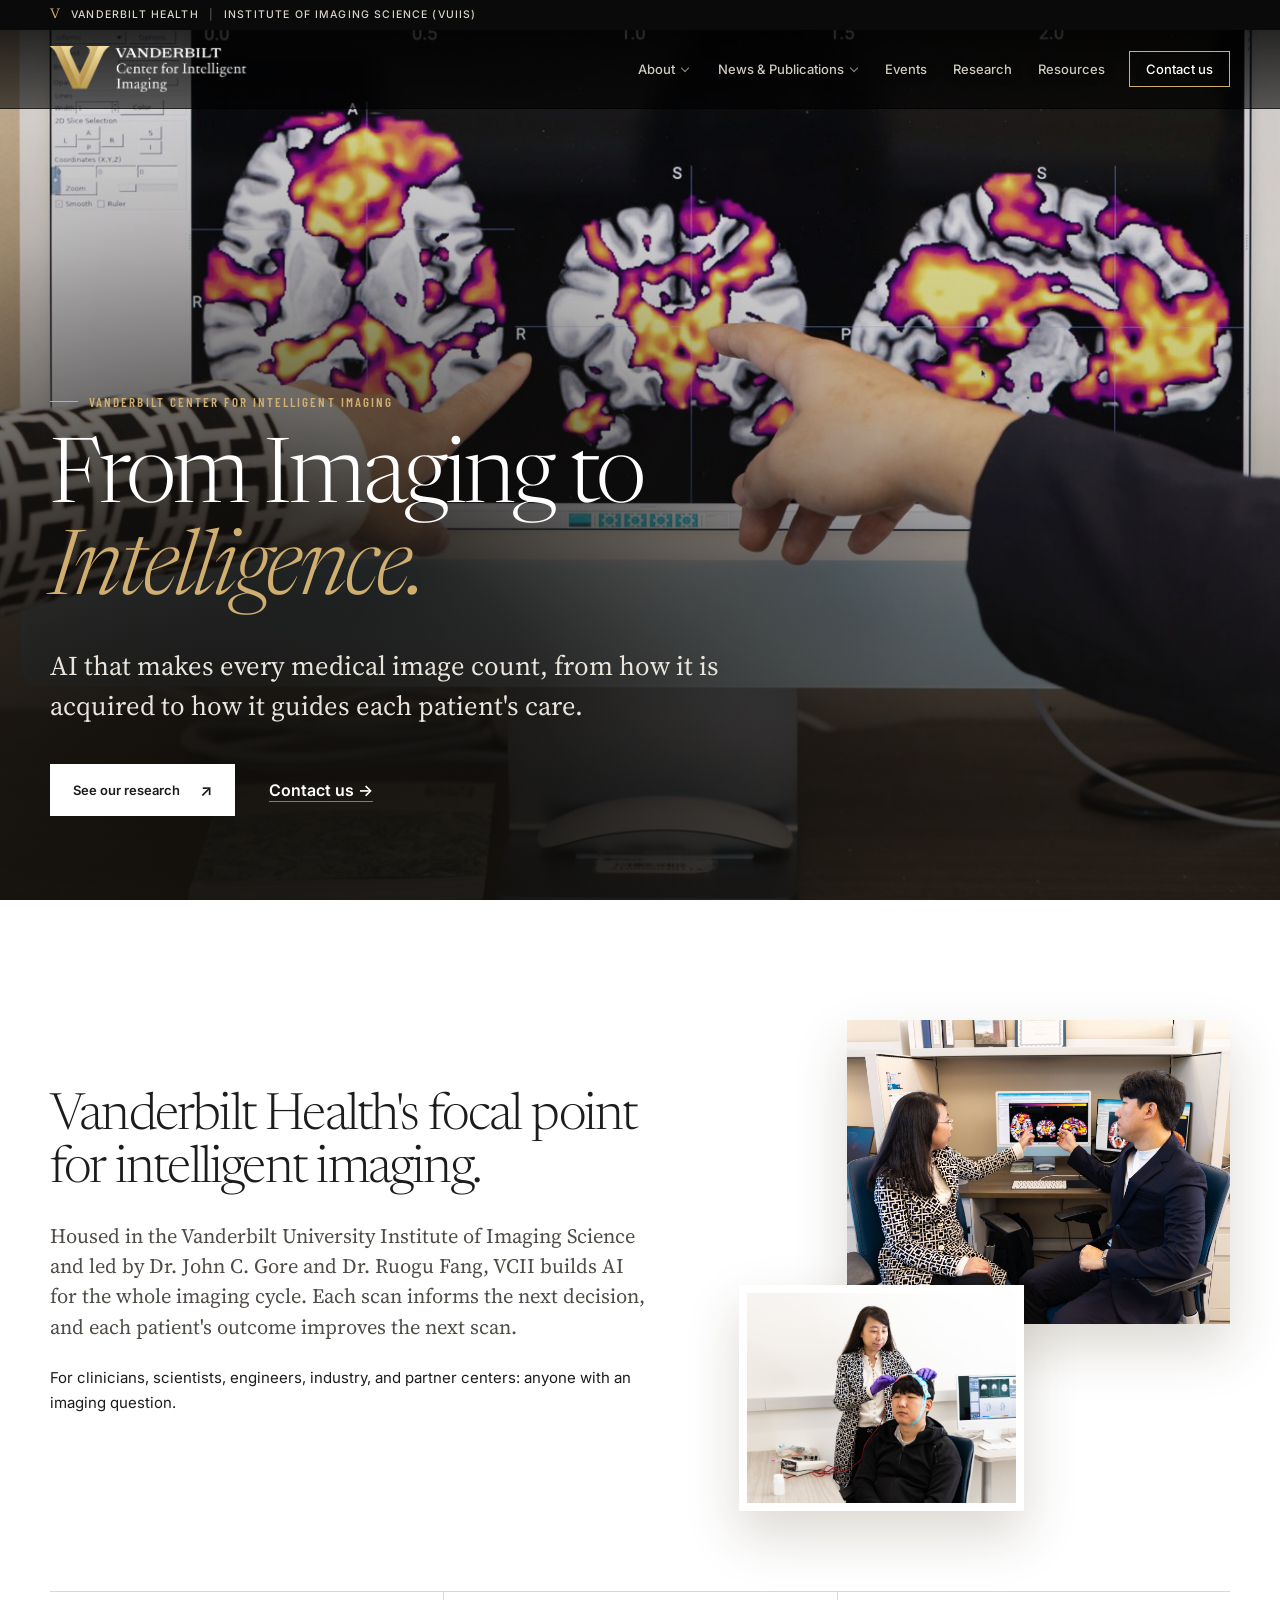
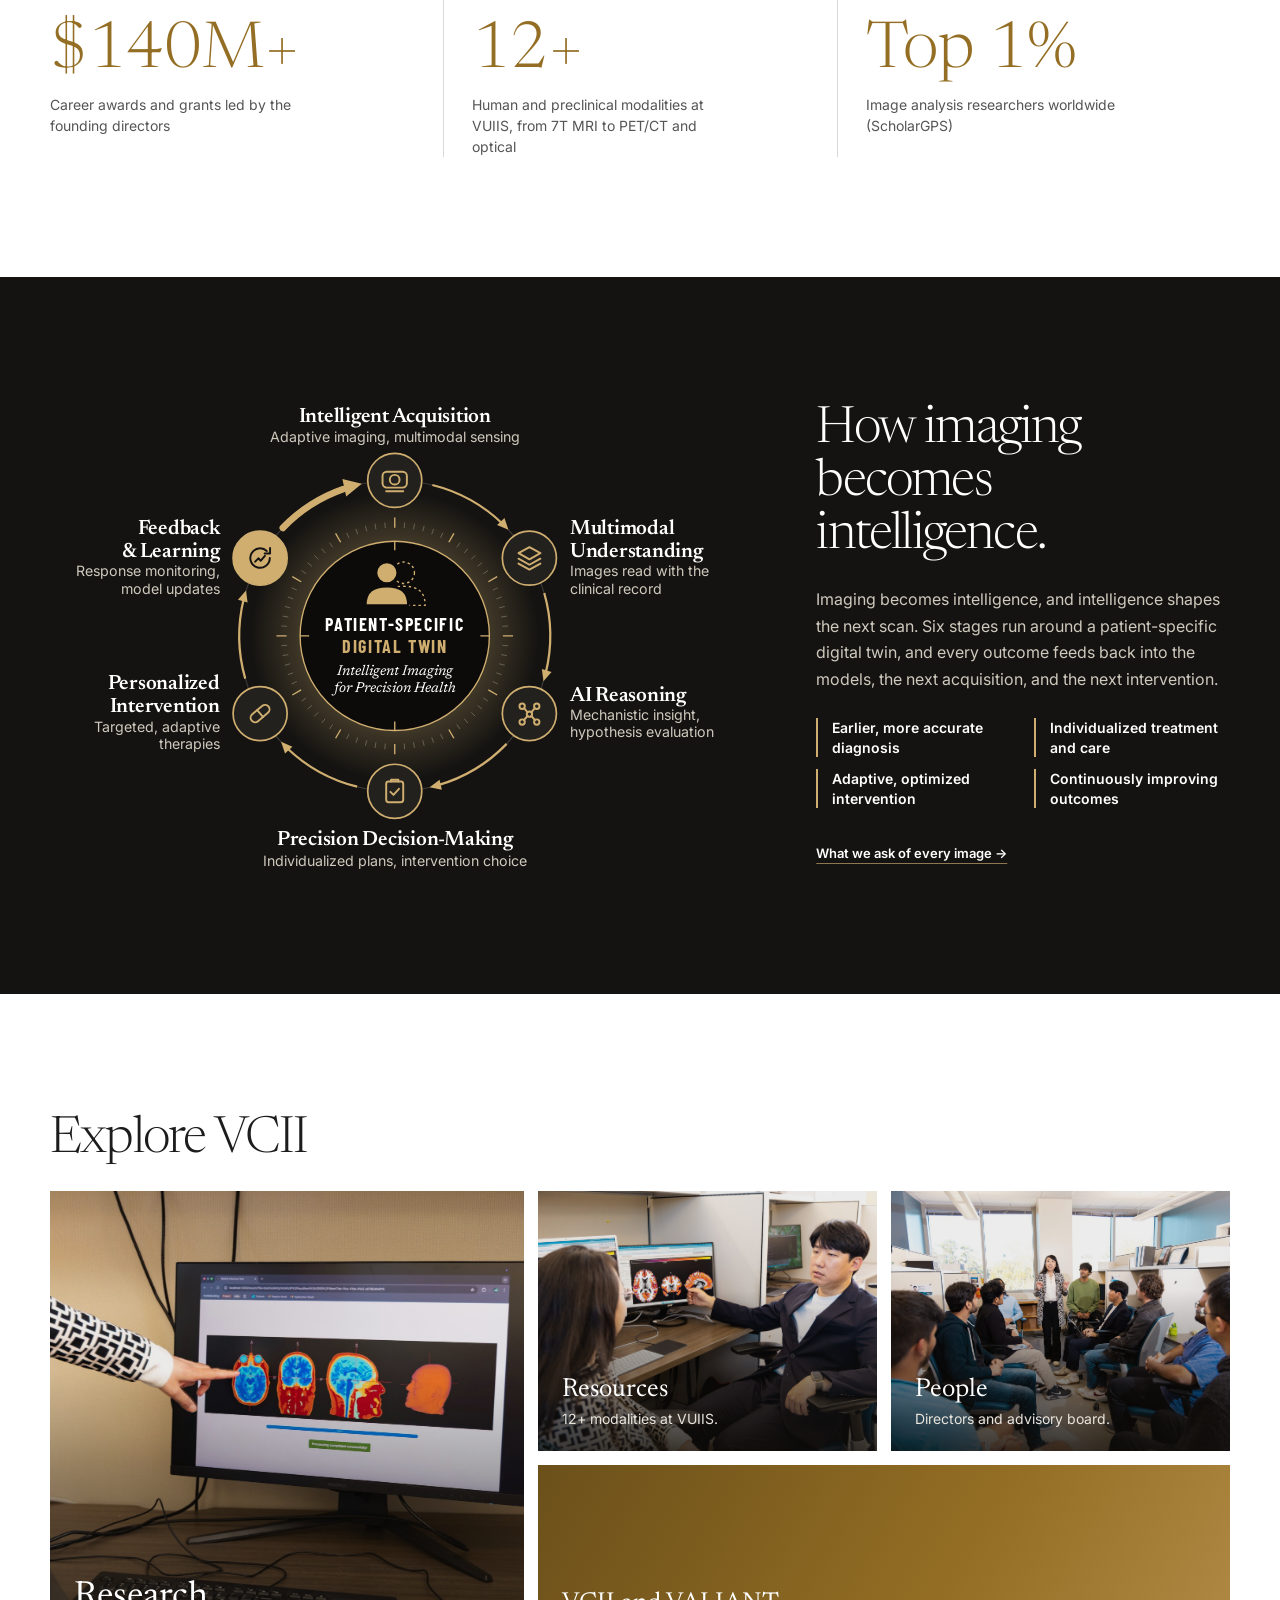
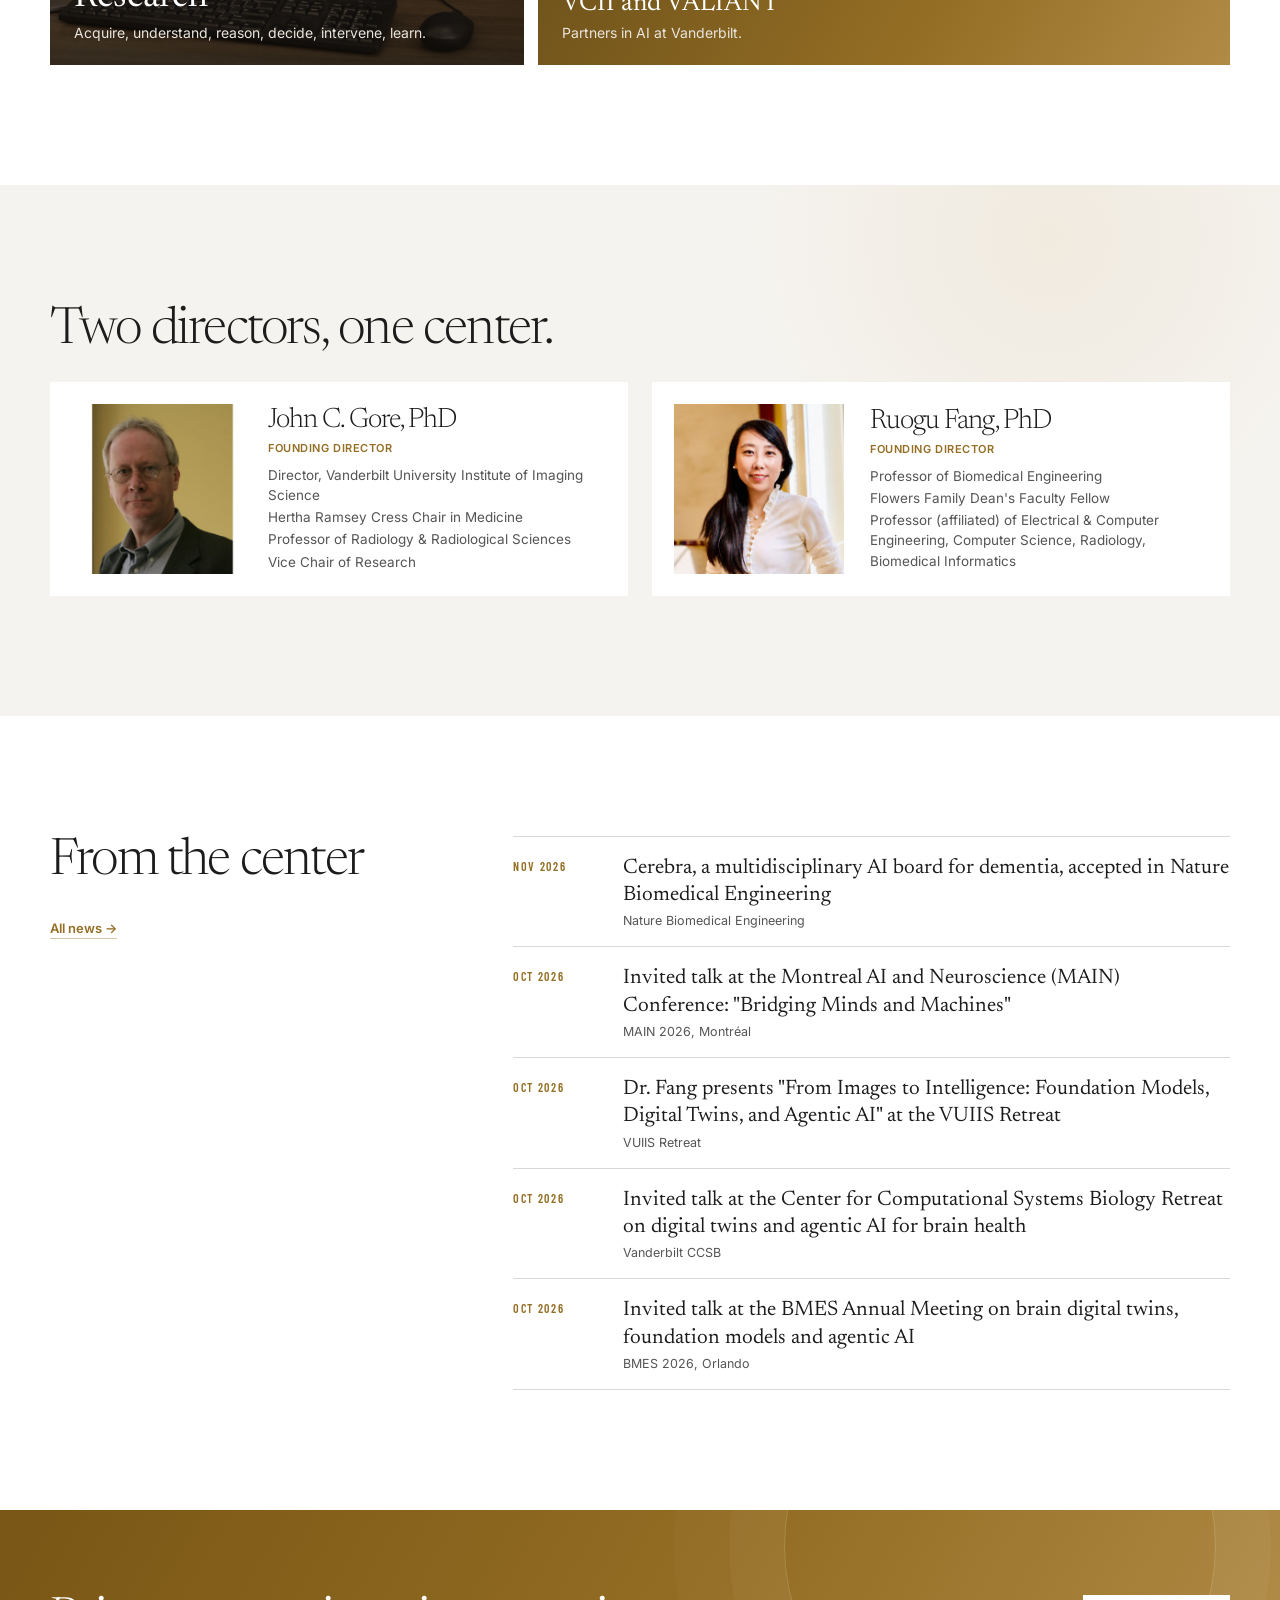
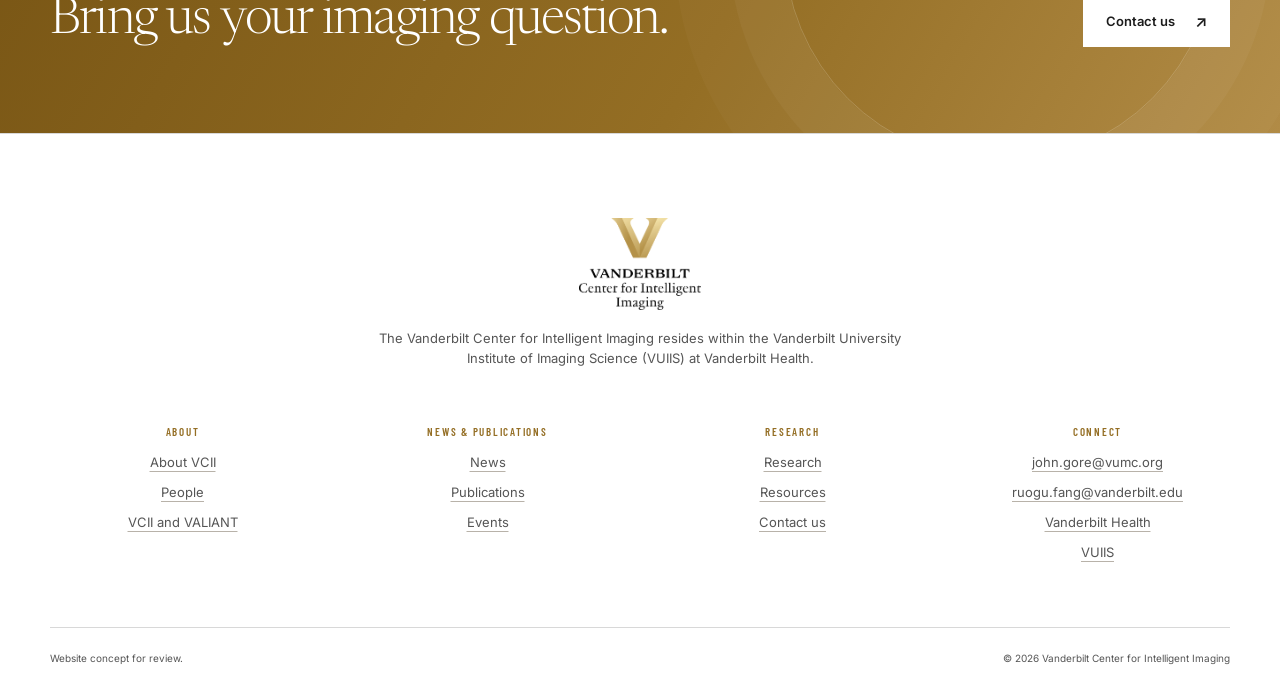
==== commit a7b30d7a: "Reorder nav, expand news, send inquiries by email - Nav tabs follow intelligentimaging.ucsf.edu orde" ====
--- a/index.html
+++ b/index.html
@@ -15,7 +15,7 @@
       <div class="nav-row wrap">
         <a class="brand" href="index.html" aria-label="VCII home"><img class="brand-logo" src="assets/VCII_official_logo/V_INTELL_IMAGING_White.png" alt="Vanderbilt Center for Intelligent Imaging"></a>
         <button class="menu-button" aria-expanded="false" aria-label="Open navigation"><span></span></button>
-        <div class="nav-links"><div class="nav-item has-sub"><button class="nav-top" aria-expanded="false">About</button><div class="sub-menu"><a href="about.html"><b>About VCII</b><span>Mission, aims, and how VCII works</span></a><a href="people.html"><b>People</b><span>Founding directors and advisory board</span></a><a href="valiant.html"><b>VCII and VALIANT</b><span>Partners in AI at Vanderbilt</span></a></div></div><div class="nav-item has-sub"><button class="nav-top" aria-expanded="false">Research</button><div class="sub-menu"><a href="research.html"><b>Research</b><span>The closed loop and our focus areas</span></a><a href="publications.html"><b>Publications</b><span>Selected papers from the directors</span></a><a href="resources.html"><b>Resources</b><span>Imaging, computing and data at VUIIS</span></a></div></div><div class="nav-item has-sub"><button class="nav-top" aria-expanded="false">News &amp; Events</button><div class="sub-menu"><a href="news.html"><b>News</b><span>Honors, funding and new papers</span></a><a href="events.html"><b>Events</b><span>Retreats, seminars and talks</span></a></div></div><div class="nav-item"><a class="nav-cta" href="collaborate.html">Contact us</a></div></div>
+        <div class="nav-links"><div class="nav-item has-sub"><button class="nav-top" aria-expanded="false">About</button><div class="sub-menu"><a href="about.html"><b>About VCII</b></a><a href="people.html"><b>People</b></a><a href="valiant.html"><b>VCII and VALIANT</b></a></div></div><div class="nav-item has-sub"><button class="nav-top" aria-expanded="false">News &amp; Publications</button><div class="sub-menu"><a href="news.html"><b>News</b></a><a href="publications.html"><b>Publications</b></a></div></div><div class="nav-item"><a class="nav-top nav-plain" href="events.html">Events</a></div><div class="nav-item"><a class="nav-top nav-plain" href="research.html">Research</a></div><div class="nav-item"><a class="nav-top nav-plain" href="resources.html">Resources</a></div><div class="nav-item"><a class="nav-cta" href="collaborate.html">Contact us</a></div></div>
       </div>
     </nav>
   </header>
@@ -134,7 +134,7 @@
     <section class="section">
       <div class="wrap latest-split reveal">
         <div><h2>From the center</h2><a class="text-link" href="news.html">All news →</a></div>
-        <ol class="latest"><li><a class="latest-item" data-who="fang" href="https://arxiv.org/abs/2603.21597"><time>Nov 2026</time><span>Cerebra, a multidisciplinary AI board for dementia, accepted in Nature Biomedical Engineering</span><em>Nature Biomedical Engineering</em></a></li><li><div class="latest-item" data-who="fang"><time>Oct 2026</time><span>Dr. Fang presents "From Images to Intelligence" at the VUIIS Symposium</span><em>VUIIS Symposium</em></div></li><li><div class="latest-item" data-who="fang"><time>Oct 2026</time><span>Invited talk at the BMES Annual Meeting on brain digital twins, foundation models and agentic AI</span><em>BMES 2026, Orlando</em></div></li><li><a class="latest-item" data-who="fang" href="https://engineering.vanderbilt.edu/2026/10/13/3-4-million-nih-grant-supports-ai-driven-approach-to-studying-human-emotion/"><time>Oct 2026</time><span>$3.4M NIH grant supports an AI-driven approach to studying human emotion</span><em>Vanderbilt Engineering</em></a></li><li><a class="latest-item" data-who="fang" href="https://news.vanderbilt.edu/2026/09/24/new-faculty-new-professors-share-why-they-chose-vanderbilt/"><time>Sep 2026</time><span>New faculty share why they chose Vanderbilt, including Dr. Fang</span><em>Vanderbilt News</em></a></li></ol>
+        <ol class="latest"><li><a class="latest-item" data-who="fang" href="https://arxiv.org/abs/2603.21597"><time>Nov 2026</time><span>Cerebra, a multidisciplinary AI board for dementia, accepted in Nature Biomedical Engineering</span><em>Nature Biomedical Engineering</em></a></li><li><div class="latest-item" data-who="fang"><time>Oct 2026</time><span>Invited talk at the Montreal AI and Neuroscience (MAIN) Conference: "Bridging Minds and Machines"</span><em>MAIN 2026, Montréal</em></div></li><li><div class="latest-item" data-who="fang"><time>Oct 2026</time><span>Dr. Fang presents "From Images to Intelligence: Foundation Models, Digital Twins, and Agentic AI" at the VUIIS Retreat</span><em>VUIIS Retreat</em></div></li><li><div class="latest-item" data-who="fang"><time>Oct 2026</time><span>Invited talk at the Center for Computational Systems Biology Retreat on digital twins and agentic AI for brain health</span><em>Vanderbilt CCSB</em></div></li><li><div class="latest-item" data-who="fang"><time>Oct 2026</time><span>Invited talk at the BMES Annual Meeting on brain digital twins, foundation models and agentic AI</span><em>BMES 2026, Orlando</em></div></li></ol>
       </div>
     </section>
 
@@ -144,8 +144,8 @@
     <div class="footer-brand-row"><img class="footer-logo" src="assets/VCII_official_logo/V_Centered_INTELL_IMAGING_Black.png" alt="Vanderbilt Center for Intelligent Imaging"><p class="footer-note">The Vanderbilt Center for Intelligent Imaging resides within the Vanderbilt University Institute of Imaging Science (VUIIS) at Vanderbilt Health.</p></div>
     <div class="footer-grid">
       <div><div class="footer-title">About</div><a href="about.html">About VCII</a><a href="people.html">People</a><a href="valiant.html">VCII and VALIANT</a></div>
-      <div><div class="footer-title">Research</div><a href="research.html">Research</a><a href="publications.html">Publications</a><a href="resources.html">Resources</a></div>
-      <div><div class="footer-title">News &amp; Events</div><a href="news.html">News</a><a href="events.html">Events</a><a href="collaborate.html">Collaborate</a></div>
+      <div><div class="footer-title">News &amp; Publications</div><a href="news.html">News</a><a href="publications.html">Publications</a><a href="events.html">Events</a></div>
+      <div><div class="footer-title">Research</div><a href="research.html">Research</a><a href="resources.html">Resources</a><a href="collaborate.html">Contact us</a></div>
       <div><div class="footer-title">Connect</div><a href="mailto:john.gore@vumc.org">john.gore@vumc.org</a><a href="mailto:ruogu.fang@vanderbilt.edu">ruogu.fang@vanderbilt.edu</a><a href="https://www.vanderbilthealth.com/">Vanderbilt Health</a><a href="https://www.vumc.org/vuiis/">VUIIS</a></div>
     </div>
     <div class="footer-bottom"><span>Website concept for review.</span><span>© 2026 Vanderbilt Center for Intelligent Imaging</span></div>
--- a/vcii.css
+++ b/vcii.css
@@ -798,11 +798,10 @@
 .nav-top:hover, .has-sub:hover .nav-top, .has-sub.open .nav-top { color: #fff; }
 .nav-top[aria-current="true"] { color: var(--gold); }
 .has-sub:hover .nav-top::after, .has-sub.open .nav-top::after { transform: rotate(-135deg); margin-top: 3px; }
-.sub-menu { min-width: 300px; padding: 8px; left: 0; border-top: 2px solid var(--gold); }
+.sub-menu { min-width: 200px; padding: 8px; left: 0; border-top: 2px solid var(--gold); }
 .has-sub.open .sub-menu { opacity: 1; visibility: visible; transform: none; }
 .nav-links .sub-menu a { display: grid; gap: 2px; padding: 11px 14px; white-space: normal; }
 .nav-links .sub-menu a b { font: 600 14px var(--ui); color: #fff; }
-.nav-links .sub-menu a span { font: 400 12.5px/1.4 var(--ui); color: #a9a294; }
 .nav-links .sub-menu a:hover { background: rgba(255,255,255,.06); }
 .nav-links .sub-menu a[aria-current="page"] b { color: var(--gold); }
 .nav-links a.nav-cta[aria-current="page"] { background: var(--gold); color: #111; }
@@ -837,3 +836,8 @@
 .profile-links { display: flex; flex-wrap: wrap; gap: 8px 22px; margin-top: auto; }
 @media (max-width: 960px) { .profiles { grid-template-columns: 1fr; } }
 @media (max-width: 640px) { .profile-head { grid-template-columns: 96px 1fr; gap: 16px; } }
+/* plain top-level tabs (no dropdown) */
+a.nav-top.nav-plain { text-decoration: none; }
+a.nav-top.nav-plain::after { display: none; }
+a.nav-top.nav-plain:hover { color: #fff; }
+a.nav-top.nav-plain[aria-current="page"] { color: var(--gold); }
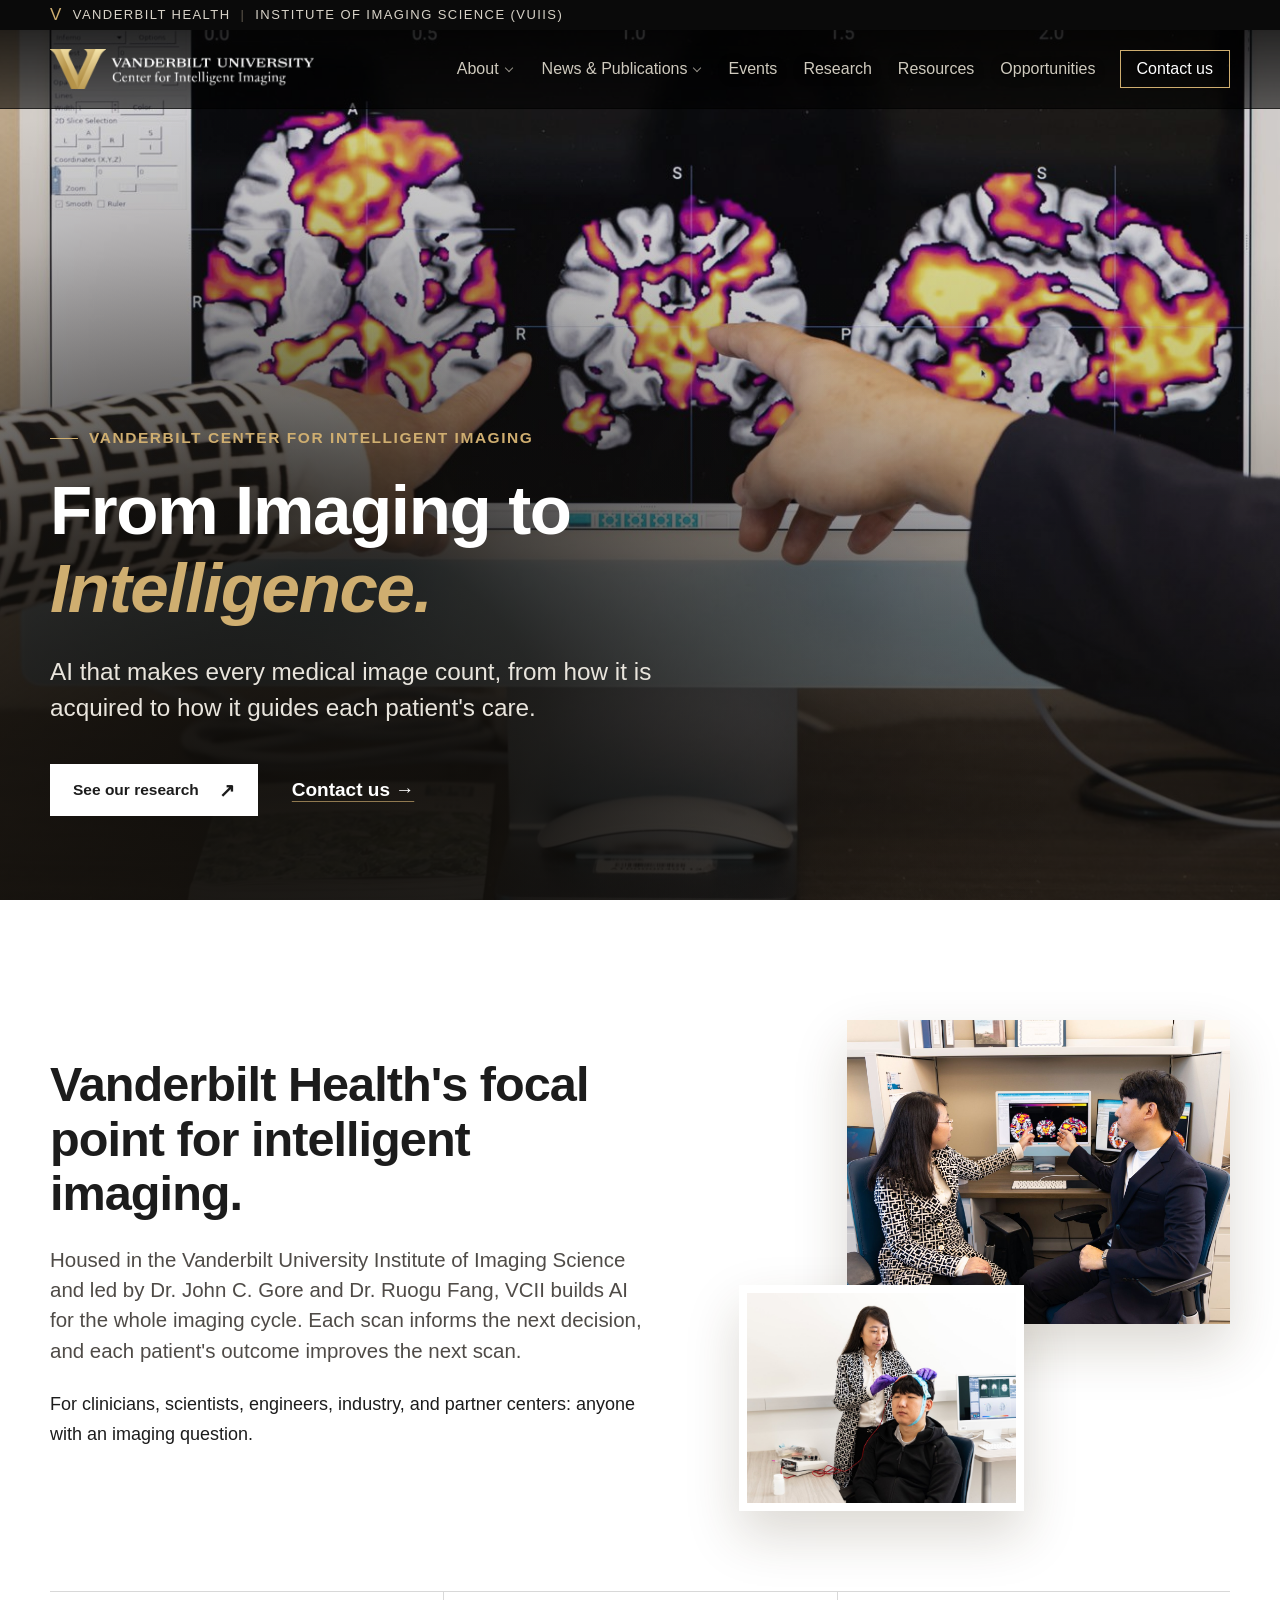
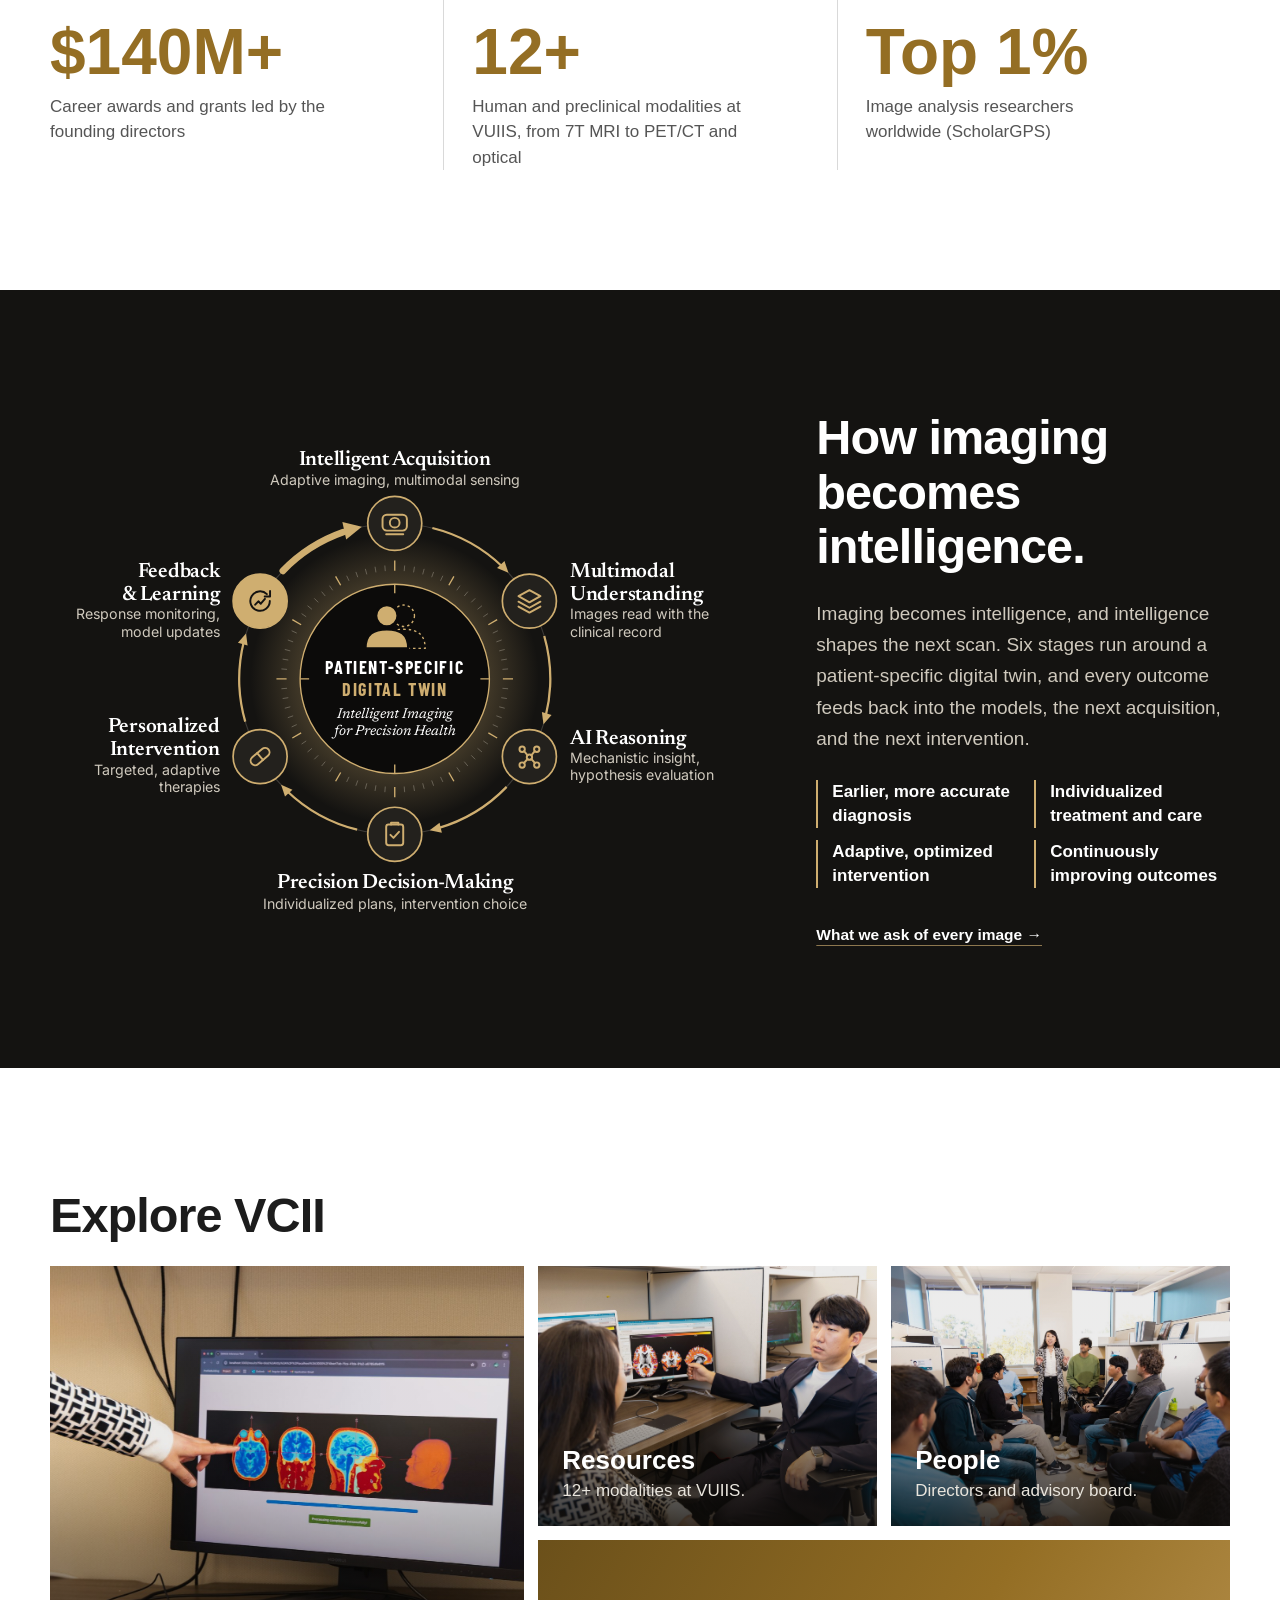
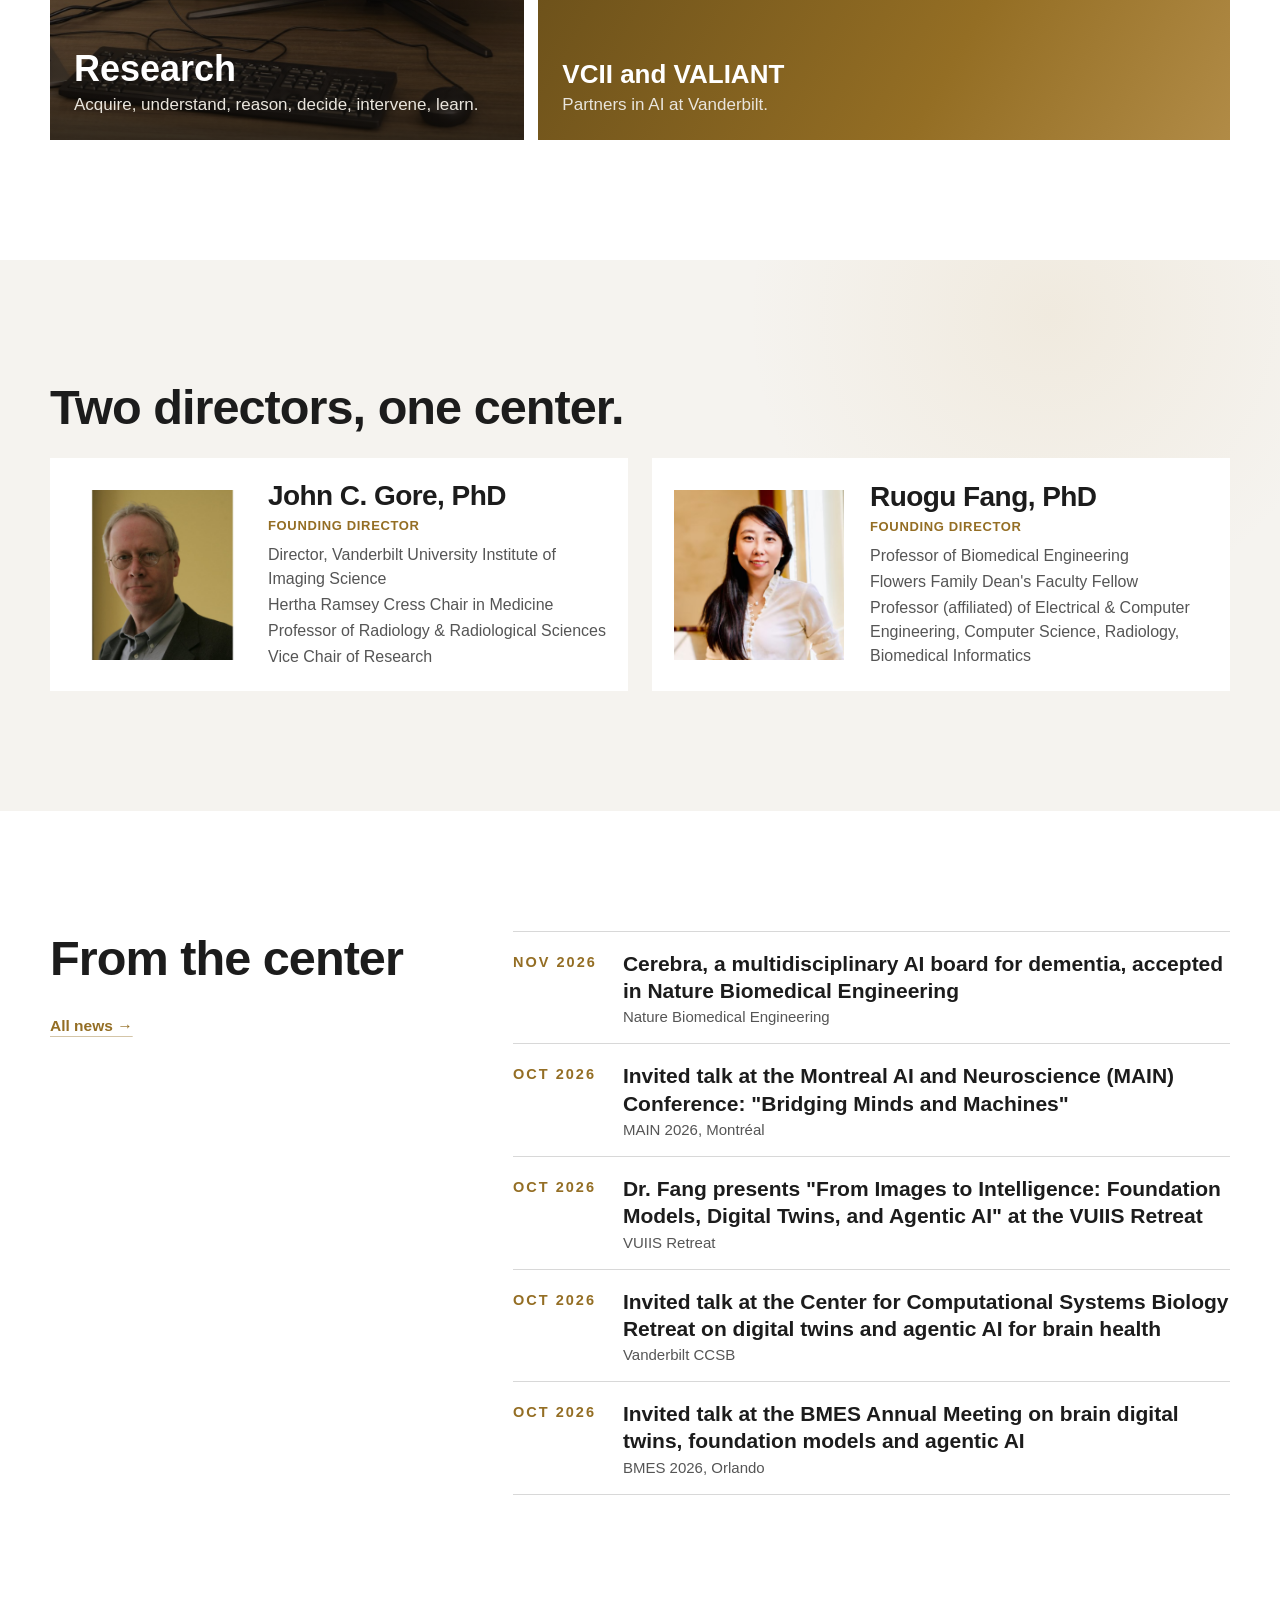
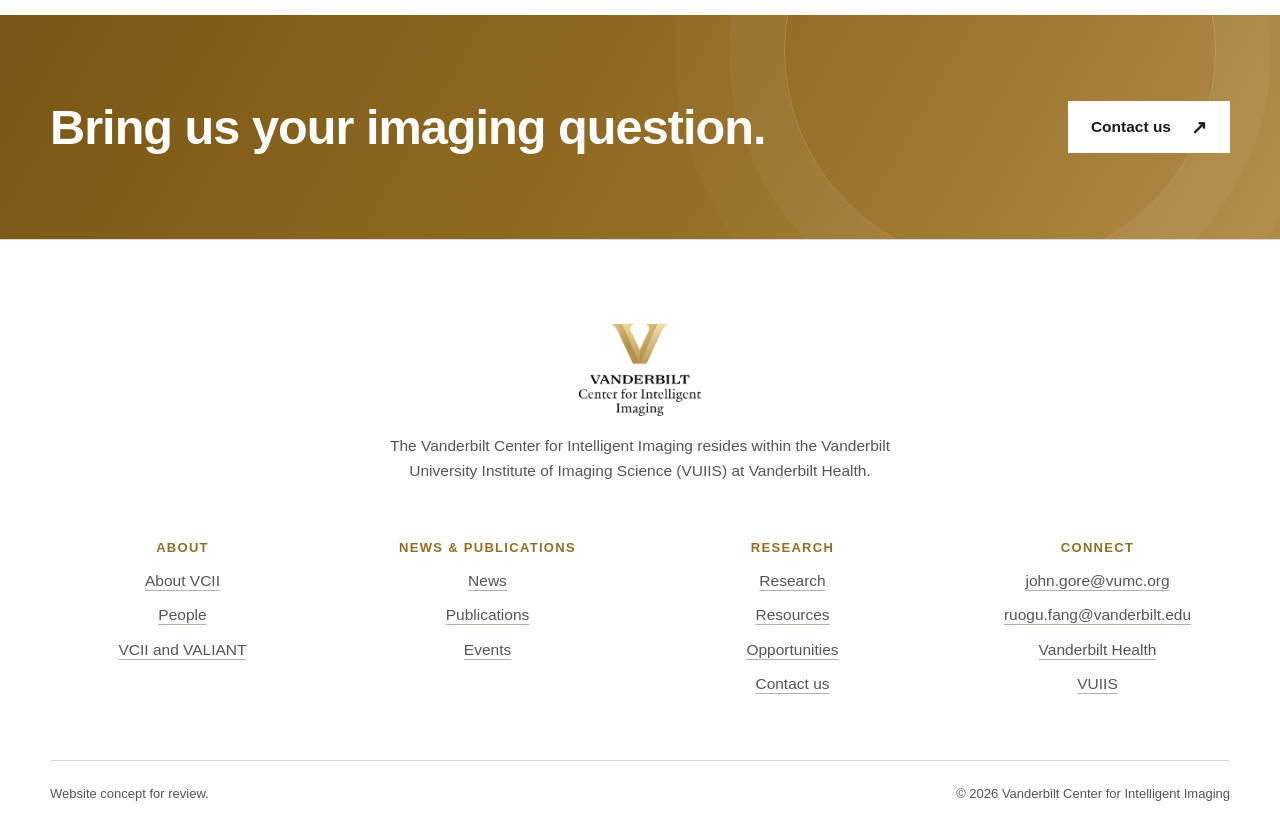
==== commit e61bc9b4: "updates" ====
--- a/index.html
+++ b/index.html
@@ -13,9 +13,9 @@
     <div class="utility"><div class="wrap"><span class="v-mark" aria-hidden="true">V</span><a href="https://www.vanderbilthealth.com/">Vanderbilt Health</a><span class="sep" aria-hidden="true">|</span><a href="https://www.vumc.org/vuiis/">Institute of Imaging Science (VUIIS)</a></div></div>
     <nav class="nav" aria-label="Primary navigation">
       <div class="nav-row wrap">
-        <a class="brand" href="index.html" aria-label="VCII home"><img class="brand-logo" src="assets/VCII_official_logo/V_INTELL_IMAGING_White.png" alt="Vanderbilt Center for Intelligent Imaging"></a>
+        <a class="brand" href="index.html" aria-label="VCII home"><img class="brand-logo" src="assets/VCII_official_logo/VU_INTELL_IMAGING_White.png" alt="Vanderbilt Center for Intelligent Imaging"></a>
         <button class="menu-button" aria-expanded="false" aria-label="Open navigation"><span></span></button>
-        <div class="nav-links"><div class="nav-item has-sub"><button class="nav-top" aria-expanded="false">About</button><div class="sub-menu"><a href="about.html"><b>About VCII</b></a><a href="people.html"><b>People</b></a><a href="valiant.html"><b>VCII and VALIANT</b></a></div></div><div class="nav-item has-sub"><button class="nav-top" aria-expanded="false">News &amp; Publications</button><div class="sub-menu"><a href="news.html"><b>News</b></a><a href="publications.html"><b>Publications</b></a></div></div><div class="nav-item"><a class="nav-top nav-plain" href="events.html">Events</a></div><div class="nav-item"><a class="nav-top nav-plain" href="research.html">Research</a></div><div class="nav-item"><a class="nav-top nav-plain" href="resources.html">Resources</a></div><div class="nav-item"><a class="nav-cta" href="collaborate.html">Contact us</a></div></div>
+        <div class="nav-links"><div class="nav-item has-sub"><button class="nav-top" aria-expanded="false">About</button><div class="sub-menu"><a href="about.html"><b>About VCII</b></a><a href="people.html"><b>People</b></a><a href="valiant.html"><b>VCII and VALIANT</b></a></div></div><div class="nav-item has-sub"><button class="nav-top" aria-expanded="false">News &amp; Publications</button><div class="sub-menu"><a href="news.html"><b>News</b></a><a href="publications.html"><b>Publications</b></a></div></div><div class="nav-item"><a class="nav-top nav-plain" href="events.html">Events</a></div><div class="nav-item"><a class="nav-top nav-plain" href="research.html">Research</a></div><div class="nav-item"><a class="nav-top nav-plain" href="resources.html">Resources</a></div><div class="nav-item"><a class="nav-top nav-plain" href="opportunities.html">Opportunities</a></div><div class="nav-item"><a class="nav-cta" href="collaborate.html">Contact us</a></div></div>
       </div>
     </nav>
   </header>
@@ -145,7 +145,7 @@
     <div class="footer-grid">
       <div><div class="footer-title">About</div><a href="about.html">About VCII</a><a href="people.html">People</a><a href="valiant.html">VCII and VALIANT</a></div>
       <div><div class="footer-title">News &amp; Publications</div><a href="news.html">News</a><a href="publications.html">Publications</a><a href="events.html">Events</a></div>
-      <div><div class="footer-title">Research</div><a href="research.html">Research</a><a href="resources.html">Resources</a><a href="collaborate.html">Contact us</a></div>
+      <div><div class="footer-title">Research</div><a href="research.html">Research</a><a href="resources.html">Resources</a><a href="opportunities.html">Opportunities</a><a href="collaborate.html">Contact us</a></div>
       <div><div class="footer-title">Connect</div><a href="mailto:john.gore@vumc.org">john.gore@vumc.org</a><a href="mailto:ruogu.fang@vanderbilt.edu">ruogu.fang@vanderbilt.edu</a><a href="https://www.vanderbilthealth.com/">Vanderbilt Health</a><a href="https://www.vumc.org/vuiis/">VUIIS</a></div>
     </div>
     <div class="footer-bottom"><span>Website concept for review.</span><span>© 2026 Vanderbilt Center for Intelligent Imaging</span></div>
--- a/vcii.css
+++ b/vcii.css
@@ -1,4 +1,4 @@
-@import url('https://fonts.googleapis.com/css2?family=Barlow+Condensed:wght@500;600&family=Newsreader:ital,opsz,wght@0,6..72,300..500;1,6..72,300..500&family=Inter:wght@400;500;600&family=Source+Serif+4:opsz,wght@8..60,300;8..60,400&display=swap');
+@import url('https://fonts.googleapis.com/css2?family=Barlow+Condensed:wght@500;600;700&family=Newsreader:ital,opsz,wght@0,6..72,300..600;1,6..72,300..500&family=Inter:wght@400;500;600&family=EB+Garamond:ital,wght@0,400;0,500;1,400&display=swap');
 
 :root {
   --ink: #1c1c1c;
@@ -11,29 +11,36 @@
   --gray: #555;
   --line: rgba(28, 28, 28, .17);
   --wrap: min(1180px, calc(100vw - 48px));
-  --display: "Newsreader", Georgia, serif;
-  --body: "Source Serif 4", Georgia, serif;
-  --ui: "Inter", Arial, sans-serif;
-  --condensed: "Barlow Condensed", Arial Narrow, sans-serif;
+  /* type follows intelligentimaging.ucsf.edu: Helvetica Neue for text and headings, Granjon (here EB Garamond) for accents */
+  --sans: "Helvetica Neue", "HelveticaNeue", Helvetica, Arial, sans-serif;
+  --display: var(--sans);
+  --body: var(--sans);
+  --ui: var(--sans);
+  --condensed: var(--sans);
+  --serif: "EB Garamond", Garamond, "Times New Roman", serif;
+  /* figure faces stay as drawn so SVG labels keep their measured widths */
+  --fig-display: "Newsreader", Georgia, serif;
+  --fig-ui: "Inter", Arial, sans-serif;
+  --fig-condensed: "Barlow Condensed", Arial Narrow, sans-serif;
   --ease-out: cubic-bezier(.23, 1, .32, 1);
   --ease-in-out: cubic-bezier(.77, 0, .175, 1);
 }
 
 * { box-sizing: border-box; }
 html { scroll-behavior: smooth; }
-body { margin: 0; color: var(--ink); background: #fff; font-family: var(--body); font-size: 18px; line-height: 1.58; }
+body { margin: 0; color: var(--ink); background: #fff; font-family: var(--body); font-size: 20px; line-height: 1.5; }
 body.menu-open { overflow: hidden; }
 a { color: inherit; }
 img { display: block; width: 100%; }
 button, input, select, textarea { font: inherit; }
 button, a { -webkit-tap-highlight-color: transparent; }
 :focus-visible { outline: 3px solid var(--gold); outline-offset: 4px; }
-.skip-link { position: fixed; z-index: 1000; top: 8px; left: 8px; padding: 10px 16px; background: #fff; color: #000; transform: translateY(-150%); font: 600 14px var(--ui); }
+.skip-link { position: fixed; z-index: 1000; top: 8px; left: 8px; padding: 10px 16px; background: #fff; color: #000; transform: translateY(-150%); font: 600 17px var(--ui); }
 .skip-link:focus { transform: none; }
 .wrap { width: var(--wrap); margin-inline: auto; }
-.utility { min-height: 34px; color: #d8d3c8; background: #0a0a0a; font: 500 11px/34px var(--ui); letter-spacing: .11em; text-transform: uppercase; }
+.utility { min-height: 34px; color: #d8d3c8; background: #0a0a0a; font: 500 13px/34px var(--ui); letter-spacing: .11em; text-transform: uppercase; }
 .utility .wrap { display: flex; align-items: center; gap: 10px; }
-.utility .v-mark { color: var(--gold); font: 400 14px var(--display); }
+.utility .v-mark { color: var(--gold); font: 400 17px var(--display); }
 .utility a { color: #d8d3c8; text-decoration: none; }
 .utility a:hover { color: var(--gold); }
 .utility span:last-child { margin-left: auto; color: #837c6c; text-transform: none; letter-spacing: 0; }
@@ -55,7 +62,7 @@
 .brand-logo { width: auto; height: 46px; transition: opacity .2s ease, transform .25s var(--ease-out); transform-origin: left center; }
 .site-head.scrolled .brand-logo { transform: scale(.83); }
 .brand:hover .brand-logo { opacity: .85; }
-.nav-links { position: relative; z-index: 1; display: flex; align-items: center; gap: 6px; font: 500 13px var(--ui); }
+.nav-links { position: relative; z-index: 1; display: flex; align-items: center; gap: 6px; font: 500 15.5px var(--ui); }
 .nav-links a { position: relative; padding: 10px 14px; color: #cfcabe; text-decoration: none; transition: color .2s ease; }
 .nav-links a:hover { color: #fff; }
 .nav-links a::after { content: ""; position: absolute; right: 14px; bottom: 6px; left: 14px; height: 2px; background: var(--gold); transform: scaleX(0); transform-origin: right; transition: transform .25s ease; }
@@ -75,7 +82,7 @@
 .nav-links a:nth-child(5) { animation-delay: .25s; }
 .nav-links a:nth-child(6) { animation-delay: .3s; }
 
-.eyebrow { display: flex; align-items: center; gap: 11px; margin: 0 0 25px; color: var(--oak); font: 600 13px var(--condensed); letter-spacing: .16em; text-transform: uppercase; }
+.eyebrow { display: flex; align-items: center; gap: 11px; margin: 0 0 25px; color: var(--oak); font: 600 15.5px var(--condensed); letter-spacing: .16em; text-transform: uppercase; }
 .eyebrow::before { content: ""; width: 28px; height: 1px; background: currentColor; }
 h1, h2, h3 { margin-top: 0; font-family: var(--display); font-weight: 300; line-height: 1.03; letter-spacing: -.035em; }
 h1 { margin-bottom: 27px; font-size: clamp(54px, 7vw, 102px); }
@@ -83,11 +90,11 @@
 h3 { margin-bottom: 16px; font-size: clamp(29px, 3vw, 42px); }
 p { margin: 0 0 24px; }
 .lede { max-width: 770px; color: #4f4b47; font-size: clamp(20px, 2.2vw, 27px); line-height: 1.48; }
-.ui-copy { font-family: var(--ui); font-size: 15px; line-height: 1.65; }
-.label { font: 600 12px var(--condensed); letter-spacing: .16em; text-transform: uppercase; }
+.ui-copy { font-family: var(--ui); font-size: 18px; line-height: 1.65; }
+.label { font: 600 14.5px var(--condensed); letter-spacing: .16em; text-transform: uppercase; }
 .button-row { display: flex; flex-wrap: wrap; align-items: center; gap: 14px 34px; margin-top: 38px; }
-.button { display: inline-flex; align-items: center; justify-content: center; gap: 20px; min-height: 52px; padding: 0 22px; border: 1px solid var(--ink); background: var(--ink); color: #fff; font: 600 13px var(--ui); text-decoration: none; transition: background .2s ease, border-color .2s ease, transform .15s var(--ease-out); }
-.button::after { content: "\2197"; font-size: 16px; }
+.button { display: inline-flex; align-items: center; justify-content: center; gap: 20px; min-height: 52px; padding: 0 22px; border: 1px solid var(--ink); background: var(--ink); color: #fff; font: 600 15.5px var(--ui); text-decoration: none; transition: background .2s ease, border-color .2s ease, transform .15s var(--ease-out); }
+.button::after { content: "\2197"; font-size: 19px; }
 @media (hover: hover) and (pointer: fine) { .button:hover { background: var(--oak); border-color: var(--oak); transform: translateY(-2px); } }
 .button:active { transform: translateY(0) scale(.97); transition-duration: .1s; }
 .button.light { border-color: rgba(255,255,255,.45); background: #fff; color: var(--ink); }
@@ -99,9 +106,9 @@
 /* VISE-style flat text-link: the default "do the thing" pattern (hero CTAs, card teasers,
    section footers) — underline + arrow, no fill, no border. .button stays for the rare
    spot that wants real weight (a form submit, the closing CTA band). */
-.text-link { display: inline-flex; align-items: center; gap: 8px; color: var(--oak); font: 600 14px var(--ui); text-decoration: underline; text-decoration-color: rgba(148,110,36,.4); text-underline-offset: 5px; transition: gap .2s ease, text-decoration-color .2s ease, color .2s ease; }
+.text-link { display: inline-flex; align-items: center; gap: 8px; color: var(--oak); font: 600 17px var(--ui); text-decoration: underline; text-decoration-color: rgba(148,110,36,.4); text-underline-offset: 5px; transition: gap .2s ease, text-decoration-color .2s ease, color .2s ease; }
 .text-link:hover { gap: 12px; text-decoration-color: var(--oak); }
-.text-link.large { font-size: 16px; }
+.text-link.large { font-size: 19px; }
 .text-link.on-dark { color: #fff; text-decoration-color: rgba(207,174,112,.65); }
 .text-link.on-dark:hover { color: #fff; text-decoration-color: #fff; }
 
@@ -115,10 +122,10 @@
 .home-hero h1 { color: #fff; }
 .home-hero h1 em { color: var(--gold); font-style: normal; }
 .home-hero .lede { color: #e9e5dd; }
-.hero-meta { display: flex; flex-wrap: wrap; gap: 8px 24px; margin-top: 48px; color: #c9c4ba; font: 500 11px var(--ui); letter-spacing: .07em; text-transform: uppercase; }
+.hero-meta { display: flex; flex-wrap: wrap; gap: 8px 24px; margin-top: 48px; color: #c9c4ba; font: 500 13px var(--ui); letter-spacing: .07em; text-transform: uppercase; }
 .hero-meta span { display: flex; align-items: center; gap: 9px; }
 .hero-meta span::before { content: ""; width: 5px; height: 5px; background: var(--gold); transform: rotate(45deg); }
-.art-note { position: absolute; z-index: 3; right: 22px; bottom: 18px; margin: 0; color: rgba(255,255,255,.7); font: 10px var(--ui); letter-spacing: .05em; }
+.art-note { position: absolute; z-index: 3; right: 22px; bottom: 18px; margin: 0; color: rgba(255,255,255,.7); font: 13px var(--ui); letter-spacing: .05em; }
 
 /* People grid — circular photo cards (VISE "Meet Our People" pattern) */
 .people-grid { display: grid; grid-template-columns: repeat(auto-fit, minmax(210px, 1fr)); gap: 48px 30px; }
@@ -127,9 +134,9 @@
 .person-photo img { width: 100%; height: 100%; object-fit: cover; }
 .person-photo.placeholder { display: flex; align-items: center; justify-content: center; font: 400 30px var(--display); color: var(--oak); background: linear-gradient(160deg, var(--sand), #ecdfc0); }
 .person-card h3 { font-size: 20px; margin-bottom: 4px; }
-.person-role { color: var(--oak); font: 600 11px var(--ui); letter-spacing: .05em; text-transform: uppercase; margin-bottom: 10px; }
-.person-card p:not(.person-role) { margin: 0; color: var(--gray); font: 14px/1.6 var(--ui); }
-.person-card .mail { display: inline-block; margin-top: 10px; color: var(--gray); font: 12px var(--ui); text-underline-offset: 3px; }
+.person-role { color: var(--oak); font: 600 13px var(--ui); letter-spacing: .05em; text-transform: uppercase; margin-bottom: 10px; }
+.person-card p:not(.person-role) { margin: 0; color: var(--gray); font: 17px/1.6 var(--ui); }
+.person-card .mail { display: inline-block; margin-top: 10px; color: var(--gray); font: 14.5px var(--ui); text-underline-offset: 3px; }
 .person-feature { display: grid; grid-template-columns: .8fr 1.2fr; gap: clamp(50px, 8vw, 110px); align-items: center; }
 .person-feature.compact + .person-feature.compact { margin-top: 64px; }
 .person-feature .person-photo { width: 100%; max-width: 340px; aspect-ratio: 1; margin: 0; border-radius: 20px; }
@@ -140,8 +147,8 @@
 .founders-grid { display: grid; grid-template-columns: 1fr 1fr; gap: clamp(48px, 6vw, 100px); margin-top: 50px; text-align: center; }
 .founders-grid .person-photo { width: clamp(160px, 16vw, 200px); aspect-ratio: 1; margin: 0 auto 28px; border-radius: 18px; }
 .founders-grid h3 { margin-bottom: 6px; font-family: var(--ui); font-size: 20px; font-weight: 700; letter-spacing: -.01em; line-height: 1.3; }
-.founders-grid .person-role { margin: 0 auto 14px; font: 600 11px var(--ui); letter-spacing: .05em; text-transform: uppercase; color: var(--oak); }
-.founders-grid p:not(.person-role) { margin: 0 auto; max-width: 32ch; color: var(--gray); font: 15px/1.65 var(--ui); }
+.founders-grid .person-role { margin: 0 auto 14px; font: 600 13px var(--ui); letter-spacing: .05em; text-transform: uppercase; color: var(--oak); }
+.founders-grid p:not(.person-role) { margin: 0 auto; max-width: 32ch; color: var(--gray); font: 18px/1.65 var(--ui); }
 
 .section { padding-block: 120px; }
 .section.tight { padding-block: 85px; }
@@ -157,11 +164,11 @@
 .path-card > * { position: relative; z-index: 1; }
 .path-card:hover { color: #fff; transform: translateY(-8px); box-shadow: 0 28px 60px rgba(28,28,28,.16); }
 .path-card:hover::before { transform: scaleY(1); }
-.path-number { display: flex; justify-content: space-between; align-items: start; margin-bottom: 85px; color: var(--oak); font: 600 14px var(--condensed); letter-spacing: .1em; }
-.path-number::after { content: "\2197"; width: 35px; height: 35px; display: grid; place-items: center; border: 1px solid currentColor; border-radius: 50%; font-size: 15px; }
+.path-number { display: flex; justify-content: space-between; align-items: start; margin-bottom: 85px; color: var(--oak); font: 600 17px var(--condensed); letter-spacing: .1em; }
+.path-number::after { content: "\2197"; width: 35px; height: 35px; display: grid; place-items: center; border: 1px solid currentColor; border-radius: 50%; font-size: 18px; }
 .path-card:hover .path-number { color: var(--gold); }
 .path-card h3 { font-size: clamp(30px, 3vw, 43px); }
-.path-card p { max-width: 31ch; color: var(--gray); font: 15px/1.7 var(--ui); }
+.path-card p { max-width: 31ch; color: var(--gray); font: 18px/1.7 var(--ui); }
 .path-card:hover p { color: #d1cec8; }
 
 .pipeline-head { display: flex; justify-content: space-between; gap: 50px; align-items: end; margin-bottom: 65px; }
@@ -172,26 +179,26 @@
 .pipeline-step:not(:last-child)::after { content: "\2192"; position: absolute; top: 29px; right: 24px; color: var(--oak); }
 .pipeline-step .label { color: var(--oak); }
 .pipeline-step h3 { margin: 46px 0 12px; font-size: 30px; }
-.pipeline-step p { color: var(--gray); font: 14px/1.65 var(--ui); }
+.pipeline-step p { color: var(--gray); font: 17px/1.65 var(--ui); }
 
 .director-grid { display: grid; grid-template-columns: .83fr 1.17fr; gap: clamp(55px, 9vw, 120px); align-items: center; }
 .portrait-wrap { position: relative; padding: 0 36px 36px 0; }
 .portrait-wrap::after { content: ""; position: absolute; z-index: 0; right: 0; bottom: 0; width: 70%; height: 74%; background: var(--sand); }
 .portrait-wrap img { position: relative; z-index: 1; aspect-ratio: .84; object-fit: cover; object-position: 50% 18%; filter: saturate(.78) contrast(1.03); }
-.portrait-source { margin-top: 12px; color: var(--gray); font: 11px var(--ui); }
+.portrait-source { margin-top: 12px; color: var(--gray); font: 13px var(--ui); }
 .portrait-source a { text-underline-offset: 3px; }
 .director-copy blockquote { margin: 36px 0; padding-left: 28px; border-left: 2px solid var(--gold); font: 300 clamp(23px, 2.4vw, 34px)/1.35 var(--display); }
-.director-facts { display: flex; gap: 30px; margin: 36px 0; padding: 20px 0; border-block: 1px solid var(--line); color: var(--gray); font: 12px var(--ui); }
+.director-facts { display: flex; gap: 30px; margin: 36px 0; padding: 20px 0; border-block: 1px solid var(--line); color: var(--gray); font: 14.5px var(--ui); }
 .director-facts strong { display: block; color: var(--ink); font-size: 18px; font-weight: 500; }
 
 .news-head { display: flex; justify-content: space-between; align-items: end; margin-bottom: 48px; }
 .news-head h2 { margin-bottom: 0; }
-.text-link { color: var(--oak); font: 600 13px var(--ui); text-underline-offset: 5px; }
+.text-link { color: var(--oak); font: 600 15.5px var(--ui); text-underline-offset: 5px; }
 .news-grid { display: grid; grid-template-columns: 1.2fr .8fr; gap: 18px; }
 .news-card { min-height: 300px; display: flex; flex-direction: column; justify-content: space-between; padding: 35px; background: rgba(255,255,255,.55); border: 1px solid rgba(255,255,255,.8); border-top: 3px solid var(--ink); border-radius: 0 0 20px 20px; box-shadow: 0 16px 38px rgba(50,40,20,.06); text-decoration: none; transition: transform .2s, background .2s, box-shadow .2s; }
 .news-card:hover { background: rgba(255,255,255,.85); box-shadow: 0 24px 52px rgba(50,40,20,.12); transform: translateY(-6px); }
 .news-card h3 { max-width: 18ch; }
-.news-card .meta { display: flex; justify-content: space-between; color: var(--gray); font: 11px var(--ui); letter-spacing: .06em; text-transform: uppercase; }
+.news-card .meta { display: flex; justify-content: space-between; color: var(--gray); font: 13px var(--ui); letter-spacing: .06em; text-transform: uppercase; }
 .news-thumb { aspect-ratio: 16/9; margin: -35px -35px 26px; overflow: hidden; border-radius: 0; }
 .news-thumb img { width: 100%; height: 100%; object-fit: cover; }
 
@@ -210,7 +217,7 @@
 .photo-card .thumb img { width: 100%; height: 100%; object-fit: cover; transition: transform .5s cubic-bezier(.2,.7,.2,1); }
 .photo-card:hover .thumb img { transform: scale(1.05); }
 .photo-card h3 { font-size: 24px; margin-bottom: 8px; }
-.photo-card p { color: var(--gray); font: 14px/1.6 var(--ui); margin: 0; }
+.photo-card p { color: var(--gray); font: 17px/1.6 var(--ui); margin: 0; }
 
 .cta-band { position: relative; padding: 85px 0; overflow: hidden; color: #fff; background: linear-gradient(120deg, #795615, var(--oak) 56%, #b18b46); }
 .cta-band::after { content: ""; position: absolute; top: -180px; right: 5%; width: 430px; aspect-ratio: 1; border: 1px solid rgba(255,255,255,.18); border-radius: 50%; box-shadow: 0 0 0 55px rgba(255,255,255,.035), 0 0 0 110px rgba(255,255,255,.025); pointer-events: none; }
@@ -225,23 +232,23 @@
 .page-hero h1 { max-width: 960px; }
 .page-hero .lede { max-width: 820px; }
 .page-index { display: flex; flex-wrap: wrap; gap: 10px; margin-top: 45px; }
-.page-index a { padding: 9px 14px; border: 1px solid var(--line); font: 600 12px var(--ui); text-decoration: none; }
+.page-index a { padding: 9px 14px; border: 1px solid var(--line); font: 600 14.5px var(--ui); text-decoration: none; }
 .page-index a:hover { border-color: var(--oak); color: var(--oak); }
 .modality-bar { padding: 22px 0; color: var(--ink); background: var(--cream); border-block: 1px solid var(--line); }
-.modality-list { display: flex; justify-content: space-between; gap: 20px; color: var(--gray); font: 500 12px var(--ui); letter-spacing: .15em; text-transform: uppercase; }
+.modality-list { display: flex; justify-content: space-between; gap: 20px; color: var(--gray); font: 500 14.5px var(--ui); letter-spacing: .15em; text-transform: uppercase; }
 .modality-list span::before { content: "+"; margin-right: 10px; color: var(--oak); }
 .pillar { display: grid; grid-template-columns: 110px 1fr 1fr; gap: 48px; padding: 80px 0; border-bottom: 1px solid var(--line); }
 .pillar-no { color: var(--oak); font: 500 70px/1 var(--display); }
 .pillar h2 { font-size: clamp(37px, 4vw, 56px); }
 .pillar-copy { color: var(--gray); }
 .pillar-tags { display: flex; flex-wrap: wrap; gap: 8px; margin-top: 25px; }
-.pillar-tags span { padding: 7px 10px; background: var(--cream); font: 500 11px var(--ui); letter-spacing: .05em; text-transform: uppercase; }
+.pillar-tags span { padding: 7px 10px; background: var(--cream); font: 500 13px var(--ui); letter-spacing: .05em; text-transform: uppercase; }
 .cap-grid { display: grid; grid-template-columns: repeat(4, 1fr); border-top: 1px solid var(--line); border-left: 1px solid var(--line); }
 .cap { min-height: 200px; padding: 26px; border-right: 1px solid var(--line); border-bottom: 1px solid var(--line); transition: background .25s ease, transform .25s ease; }
 .cap:hover { background: var(--cream); transform: translateY(-4px); }
 .cap svg { width: 30px; height: 30px; margin-bottom: 45px; color: var(--oak); }
-.cap h3 { font: 500 16px var(--ui); letter-spacing: 0; }
-.cap p { color: var(--gray); font: 13px/1.6 var(--ui); }
+.cap h3 { font: 500 19px var(--ui); letter-spacing: 0; }
+.cap p { color: var(--gray); font: 15.5px/1.6 var(--ui); }
 
 .collab-hero { position: relative; padding: 165px 0 120px; overflow: hidden; color: var(--ink); background-color: #fff; background-image: radial-gradient(circle at 78% 35%, rgba(207,174,112,.16), transparent 24%), linear-gradient(rgba(28,28,28,.035) 1px, transparent 1px), linear-gradient(90deg, rgba(28,28,28,.035) 1px, transparent 1px); background-size: auto, 80px 80px, 80px 80px; border-bottom: 1px solid var(--line); }
 .collab-hero::after { content: ""; position: absolute; right: 7%; bottom: -50%; width: 360px; aspect-ratio: 1; border: 1px solid rgba(148,110,36,.25); border-radius: 50%; box-shadow: 0 0 0 70px rgba(148,110,36,.035), 0 0 0 140px rgba(148,110,36,.02); }
@@ -251,29 +258,29 @@
 .audience-list { border-top: 1px solid var(--line); }
 .audience { display: grid; grid-template-columns: 55px 1fr; gap: 18px; padding: 27px 14px; border-bottom: 1px solid var(--line); border-radius: 14px; transition: background .2s ease, transform .2s ease; }
 .audience:hover { background: var(--cream); transform: translateX(6px); }
-.audience .num { color: var(--oak); font: 600 13px var(--condensed); }
+.audience .num { color: var(--oak); font: 600 15.5px var(--condensed); }
 .audience h3 { margin-bottom: 7px; font-size: 27px; }
-.audience p { margin: 0; color: var(--gray); font: 14px/1.6 var(--ui); }
+.audience p { margin: 0; color: var(--gray); font: 17px/1.6 var(--ui); }
 .form-card { padding: clamp(30px, 5vw, 55px); border: 1px solid rgba(255,255,255,.9); border-top: 4px solid var(--gold); border-radius: 0 0 24px 24px; background: linear-gradient(145deg, rgba(245,243,239,.92), rgba(255,255,255,.72)); box-shadow: 0 28px 70px rgba(50,40,20,.12), inset 0 1px 0 #fff; }
 .form-card h2 { font-size: 45px; }
 .field-row { display: grid; grid-template-columns: 1fr 1fr; gap: 18px; }
 .field { margin-bottom: 19px; }
-.field label { display: block; margin-bottom: 7px; font: 600 11px var(--ui); letter-spacing: .05em; text-transform: uppercase; }
-.field input, .field select, .field textarea { width: 100%; padding: 13px 14px; border: 1px solid #b8b2a9; border-radius: 12px; background: rgba(255,255,255,.8); box-shadow: inset 0 1px 2px rgba(28,28,28,.04); color: var(--ink); font: 15px var(--ui); transition: border .2s ease, box-shadow .2s ease, background .2s ease; }
+.field label { display: block; margin-bottom: 7px; font: 600 13px var(--ui); letter-spacing: .05em; text-transform: uppercase; }
+.field input, .field select, .field textarea { width: 100%; padding: 13px 14px; border: 1px solid #b8b2a9; border-radius: 12px; background: rgba(255,255,255,.8); box-shadow: inset 0 1px 2px rgba(28,28,28,.04); color: var(--ink); font: 18px var(--ui); transition: border .2s ease, box-shadow .2s ease, background .2s ease; }
 .field input:focus, .field select:focus, .field textarea:focus { border-color: var(--oak); background: #fff; box-shadow: 0 0 0 4px rgba(207,174,112,.18); outline: none; }
 .field textarea { min-height: 145px; resize: vertical; }
-.form-note { margin-top: 16px; color: var(--gray); font: 12px/1.5 var(--ui); }
-.form-success { display: none; margin-top: 18px; padding: 15px; background: #e9e1d2; font: 14px var(--ui); }
+.form-note { margin-top: 16px; color: var(--gray); font: 14.5px/1.5 var(--ui); }
+.form-success { display: none; margin-top: 18px; padding: 15px; background: #e9e1d2; font: 17px var(--ui); }
 .form-success.show { display: block; }
 
-.site-footer { padding: 84px 0 28px; color: var(--gray); background: #fff; border-top: 1px solid var(--line); font: 13px/1.7 var(--ui); }
+.site-footer { padding: 84px 0 28px; color: var(--gray); background: #fff; border-top: 1px solid var(--line); font: 15.5px/1.7 var(--ui); }
 .footer-brand-row { display: flex; flex-direction: column; align-items: center; margin-bottom: 56px; text-align: center; }
 .footer-logo { width: auto; height: 92px; }
 .footer-grid { display: grid; grid-template-columns: repeat(3, 1fr); gap: 40px; padding-bottom: 55px; text-align: center; }
 .footer-grid a, .footer-grid span { display: block; margin-bottom: 8px; }
-.footer-title { margin-bottom: 13px; color: var(--oak); font: 600 11px var(--condensed); letter-spacing: .16em; text-transform: uppercase; }
+.footer-title { margin-bottom: 13px; color: var(--oak); font: 600 13px var(--condensed); letter-spacing: .16em; text-transform: uppercase; }
 .site-footer a { color: inherit; text-decoration-color: #b8b2a9; text-underline-offset: 4px; }
-.footer-bottom { display: flex; justify-content: space-between; gap: 20px; padding-top: 22px; border-top: 1px solid var(--line); color: var(--gray); font-size: 10px; }
+.footer-bottom { display: flex; justify-content: space-between; gap: 20px; padding-top: 22px; border-top: 1px solid var(--line); color: var(--gray); font-size: 13px; }
 
 .reveal { opacity: 0; transform: translateY(22px); transition: opacity .6s var(--ease-out), transform .6s var(--ease-out); }
 .reveal.in { opacity: 1; transform: none; }
@@ -300,7 +307,7 @@
   .menu-open .menu-button span { opacity: 0; }
   .menu-open .menu-button::before { transform: translateY(6px) rotate(45deg); }
   .menu-open .menu-button::after { transform: translateY(-6px) rotate(-45deg); }
-  .nav-links { position: absolute; z-index: 99; top: 100%; right: 0; left: 0; display: flex; padding: 8px 24px 20px; background: #111; border-bottom: 1px solid rgba(255,255,255,.09); box-shadow: 0 22px 45px rgba(0,0,0,.3); flex-direction: column; align-items: stretch; gap: 4px; font-size: 17px; opacity: 0; visibility: hidden; transform: translateY(-8px); transition: opacity .22s var(--ease-out), transform .22s var(--ease-out), visibility 0s linear .22s; }
+  .nav-links { position: absolute; z-index: 99; top: 100%; right: 0; left: 0; display: flex; padding: 8px 24px 20px; background: #111; border-bottom: 1px solid rgba(255,255,255,.09); box-shadow: 0 22px 45px rgba(0,0,0,.3); flex-direction: column; align-items: stretch; gap: 4px; font-size: 20.5px; opacity: 0; visibility: hidden; transform: translateY(-8px); transition: opacity .22s var(--ease-out), transform .22s var(--ease-out), visibility 0s linear .22s; }
   .menu-open .nav-links { opacity: 1; visibility: visible; transform: none; transition: opacity .22s var(--ease-out), transform .22s var(--ease-out), visibility 0s linear; }
   .nav-links a { padding: 13px 4px; animation: none; }
   .brand-text small { display: none; }
@@ -323,7 +330,7 @@
 }
 
 @media (max-width: 600px) {
-  body { font-size: 17px; }
+  body { font-size: 20.5px; }
   .utility span:last-child { display: none; }
   .nav-row { min-height: 64px; }
   .brand-mark { width: 34px; }
@@ -359,7 +366,7 @@
 }
 
 /* ---------- v4: UCSF-style navigation (utility bar + dropdowns + contact CTA) ---------- */
-.site-head .utility { min-height: 30px; font-size: 10.5px; line-height: 30px; }
+.site-head .utility { min-height: 30px; font-size: 13px; line-height: 30px; }
 .utility .sep { color: #5d574c; }
 .utility .utility-right { margin-left: auto; }
 .nav-links { gap: 2px; }
@@ -369,7 +376,7 @@
 .has-sub > a::before { content: ""; position: absolute; right: -1px; top: 50%; width: 5px; height: 5px; margin-top: -4px; border-right: 1.5px solid currentColor; border-bottom: 1.5px solid currentColor; transform: rotate(45deg); opacity: .6; }
 .sub-menu { position: absolute; top: 100%; left: 4px; min-width: 230px; padding: 10px 0; background: #111; border: 1px solid rgba(255,255,255,.1); border-top: 2px solid var(--gold); box-shadow: 0 22px 45px rgba(0,0,0,.35); opacity: 0; visibility: hidden; transform: translateY(6px); transition: opacity .18s var(--ease-out), transform .18s var(--ease-out), visibility 0s linear .18s; }
 .has-sub:hover .sub-menu, .has-sub:focus-within .sub-menu { opacity: 1; visibility: visible; transform: none; transition: opacity .18s var(--ease-out), transform .18s var(--ease-out), visibility 0s; }
-.nav-links .sub-menu a { display: block; padding: 9px 20px; color: #cfcabe; font: 500 13px var(--ui); animation: none; white-space: nowrap; }
+.nav-links .sub-menu a { display: block; padding: 9px 20px; color: #cfcabe; font: 500 15.5px var(--ui); animation: none; white-space: nowrap; }
 .nav-links .sub-menu a::after { display: none; }
 .nav-links .sub-menu a:hover { color: #fff; background: rgba(255,255,255,.05); }
 .nav-links a.nav-cta { margin-left: 10px; padding: 9px 16px; border: 1px solid var(--gold); color: #fff; }
@@ -382,44 +389,44 @@
 .three-col { display: grid; grid-template-columns: repeat(3, 1fr); gap: 50px; }
 .three-col h3 { margin: 6px 0 12px; font-size: 24px; line-height: 1.2; }
 .quick-grid { display: grid; grid-template-columns: repeat(4, 1fr); gap: 14px; }
-.quick-card { display: flex; flex-direction: column; gap: 18px; padding: 26px; background: #fff; border-top: 3px solid var(--gold); font: 600 17px/1.3 var(--ui); text-decoration: none; transition: transform .2s, box-shadow .2s; }
-.quick-card span { color: var(--oak); font: 600 12px var(--condensed); letter-spacing: .16em; }
+.quick-card { display: flex; flex-direction: column; gap: 18px; padding: 26px; background: #fff; border-top: 3px solid var(--gold); font: 600 20.5px/1.3 var(--ui); text-decoration: none; transition: transform .2s, box-shadow .2s; }
+.quick-card span { color: var(--oak); font: 600 14.5px var(--condensed); letter-spacing: .16em; }
 .quick-card:hover { transform: translateY(-4px); box-shadow: 0 18px 40px rgba(50,40,20,.1); }
 .pipeline.five { grid-template-columns: repeat(5, 1fr); }
 .pipeline.five .pipeline-step h3 { font-size: 24px; }
-.rsi-note { margin: 36px 0 0; padding: 18px 22px; border: 1px dashed var(--oak); color: var(--ink); font: 15px/1.6 var(--ui); }
+.rsi-note { margin: 36px 0 0; padding: 18px 22px; border: 1px dashed var(--oak); color: var(--ink); font: 18px/1.6 var(--ui); }
 .rsi-note span { color: var(--oak); font-size: 20px; margin-right: 8px; }
 .news-grid.three { grid-template-columns: repeat(3, 1fr); }
 .news-card .news-thumb { margin: -35px -35px 22px; height: 170px; overflow: hidden; }
 .news-card .news-thumb img { height: 100%; object-fit: cover; }
-.news-card .ui-copy { margin: 10px 0 18px; color: var(--gray); font: 14px/1.6 var(--ui); }
+.news-card .ui-copy { margin: 10px 0 18px; color: var(--gray); font: 17px/1.6 var(--ui); }
 .compare { display: grid; grid-template-columns: 1fr 1fr; gap: 40px; margin-top: 40px; }
 .compare > div { padding: 30px; background: var(--cream); border-top: 3px solid var(--coffee); }
 .compare > .vcii { border-top-color: var(--gold); }
-.compare ul { margin: 0; padding-left: 18px; font: 15px/1.6 var(--ui); }
+.compare ul { margin: 0; padding-left: 18px; font: 18px/1.6 var(--ui); }
 .compare li { margin-bottom: 10px; }
 .pubs-wrap { max-width: 900px; }
-.pub-year { margin: 40px 0 6px; color: var(--oak); font: 600 14px var(--condensed); letter-spacing: .16em; }
+.pub-year { margin: 40px 0 6px; color: var(--oak); font: 600 17px var(--condensed); letter-spacing: .16em; }
 .pub { padding: 18px 0; border-top: 1px solid var(--line); }
 .pub h4 { margin: 0 0 6px; font: 600 18px/1.35 var(--ui); }
-.pub-auth { margin: 0 0 4px; color: var(--gray); font: 13.5px/1.55 var(--ui); }
-.pub-venue { margin: 0; font: italic 15px/1.5 var(--body); }
-.pub-links { display: flex; gap: 14px; margin-top: 6px; font: 600 12px var(--ui); text-transform: uppercase; letter-spacing: .06em; }
+.pub-auth { margin: 0 0 4px; color: var(--gray); font: 16px/1.55 var(--ui); }
+.pub-venue { margin: 0; font: italic 18px/1.5 var(--body); }
+.pub-links { display: flex; gap: 14px; margin-top: 6px; font: 600 14.5px var(--ui); text-transform: uppercase; letter-spacing: .06em; }
 .pub-links a { color: var(--oak); }
 .event-list { display: grid; gap: 18px; }
 .event { display: grid; grid-template-columns: 110px 1fr; gap: 30px; padding: 28px; border: 1px solid var(--line); border-top: 3px solid var(--gold); }
 .event-date b { display: block; font: 400 40px/1 var(--display); }
-.event-date span { color: var(--gray); font: 13px var(--ui); }
+.event-date span { color: var(--gray); font: 15.5px var(--ui); }
 .event h3 { margin: 6px 0 8px; }
 .mod-grid { display: grid; grid-template-columns: repeat(4, 1fr); gap: 14px; margin-top: 36px; }
 .mod { padding: 24px; background: var(--cream); border-top: 3px solid var(--gold); }
 .mod h3 { margin: 0 0 8px; font-size: 19px; }
-.mod p { margin: 0; color: var(--gray); font: 14px/1.55 var(--ui); }
-.footer-note { max-width: 560px; margin: 18px auto 0; font: 13px/1.6 var(--ui); }
+.mod p { margin: 0; color: var(--gray); font: 17px/1.55 var(--ui); }
+.footer-note { max-width: 560px; margin: 18px auto 0; font: 15.5px/1.6 var(--ui); }
 .footer-grid { grid-template-columns: repeat(4, 1fr); }
 
 @media (max-width: 1100px) {
-  .nav-links .nav-item > a { padding: 10px 8px; font-size: 12.5px; }
+  .nav-links .nav-item > a { padding: 10px 8px; font-size: 15px; }
 }
 @media (max-width: 900px) {
   .nav-item { display: block; animation: none; }
@@ -442,10 +449,10 @@
 }
 .news-grid.three .news-card h3 { max-width: none; font-size: 24px; line-height: 1.2; }
 @media (max-width: 900px) {
-  .nav-links .nav-item > a { display: block; padding: 12px 48px 12px 4px; font-size: 17px; }
+  .nav-links .nav-item > a { display: block; padding: 12px 48px 12px 4px; font-size: 20.5px; }
   .nav-links .nav-item > a::after { display: none; }
   .sub-toggle { top: 3px; }
-  .nav-links .sub-menu a { padding: 8px 4px; font-size: 15px; }
+  .nav-links .sub-menu a { padding: 8px 4px; font-size: 18px; }
 }
 @media (min-width: 901px) {
   .nav-links .has-sub > a { padding-right: 22px; }
@@ -455,8 +462,8 @@
 /* ---------- v5: closed-loop diagram ---------- */
 .loop-grid { display: grid; grid-template-columns: 1.15fr .85fr; gap: 50px; align-items: center; }
 .loop-fig .cloop { --paper: #fff; --black: #111; --dark-oak: #6b501a; --on-dark: #cfc9bd; --on-dark-strong: #fff; --text: #333; display: block; width: 100%; height: auto; }
-.shift { display: grid; gap: 8px; margin: 24px 0; font: 14px/1.5 var(--ui); }
-.shift > span { color: var(--gray); font: 600 11px var(--condensed); letter-spacing: .16em; text-transform: uppercase; }
+.shift { display: grid; gap: 8px; margin: 24px 0; font: 17px/1.5 var(--ui); }
+.shift > span { color: var(--gray); font: 600 13px var(--condensed); letter-spacing: .16em; text-transform: uppercase; }
 .shift .old { padding: 10px 14px; background: #fff; border: 1px solid var(--line); color: var(--gray); }
 .shift .new { padding: 12px 14px; background: #111; color: #fff; font-weight: 600; }
 @media (max-width: 900px) { .loop-grid { grid-template-columns: 1fr; } }
@@ -496,7 +503,7 @@
 .tile { position: relative; overflow: hidden; display: flex; align-items: flex-end; color: #fff; text-decoration: none; background: var(--ink); }
 .tile img { position: absolute; inset: 0; height: 100%; object-fit: cover; transition: transform .7s var(--ease-out); }
 .tile::after { content: ""; position: absolute; inset: 0; background: linear-gradient(0deg, rgba(14,12,9,.82), rgba(14,12,9,.08) 62%); }
-.tile span { position: relative; z-index: 1; padding: 22px 24px; font: 14px/1.5 var(--ui); color: #e9e5dd; }
+.tile span { position: relative; z-index: 1; padding: 22px 24px; font: 17px/1.5 var(--ui); color: #e9e5dd; }
 .tile b { display: block; margin-bottom: 4px; font: 400 26px/1.1 var(--display); color: #fff; }
 .tile:hover img { transform: scale(1.04); }
 .t-big { grid-row: span 2; }
@@ -509,16 +516,16 @@
 .duo-card:hover { transform: translateY(-4px); box-shadow: 0 20px 40px rgba(60,45,15,.12); }
 .duo-card img { aspect-ratio: 1; object-fit: cover; }
 .duo-card h3 { font-size: 28px; margin-bottom: 6px; }
-.duo-card p:not(.person-role) { margin: 0; color: var(--gray); font: 14.5px/1.6 var(--ui); }
+.duo-card p:not(.person-role) { margin: 0; color: var(--gray); font: 17.5px/1.6 var(--ui); }
 
 /* loop on a dark panel, as on the flyer */
 .section.ink { --s-bg: #141311; --s-ink: #fff; --s-text: var(--on-dark); --s-muted: #a9a294; --s-line: rgba(207,201,189,.22); --s-accent: var(--gold); --s-num: var(--gold); --s-node: #23211d; --black: #141311;
   background: #141311; color: var(--on-dark); }
 .section.ink h2 { color: #fff; }
-.section.ink .ui-copy { color: var(--on-dark); font-size: 16px; }
+.section.ink .ui-copy { color: var(--on-dark); font-size: 19px; }
 .loop-split { display: grid; grid-template-columns: 1.25fr .75fr; gap: clamp(40px, 6vw, 90px); align-items: center; }
 .loop-fig svg { display: block; width: 100%; height: auto; overflow: visible; }
-.outcomes { list-style: none; margin: 26px 0 30px; padding: 0; display: grid; grid-template-columns: 1fr 1fr; gap: 12px 22px; font: 600 14px/1.4 var(--ui); }
+.outcomes { list-style: none; margin: 26px 0 30px; padding: 0; display: grid; grid-template-columns: 1fr 1fr; gap: 12px 22px; font: 600 17px/1.4 var(--ui); }
 .outcomes li { padding-left: 14px; border-left: 2px solid var(--gold); }
 .section.ink .outcomes li { color: #fff; }
 .pillar-tags.on-dark span { background: rgba(255,255,255,.08); color: #e9e5dd; }
@@ -534,15 +541,15 @@
 .cloop .node.hot { fill: var(--gold); }
 .cloop .ic { fill: none; stroke: var(--s-num); stroke-width: 1.6; stroke-linecap: round; stroke-linejoin: round; }
 .cloop .ic.hot { stroke: #141311; }
-.cloop .lt { font: 600 18.5px var(--display); letter-spacing: -.012em; fill: var(--s-ink); }
-.cloop .ld { font: 400 12.6px var(--ui); fill: var(--s-text); }
+.cloop .lt { font: 600 18.5px var(--fig-display); letter-spacing: -.012em; fill: var(--s-ink); }
+.cloop .ld { font: 400 12.6px var(--fig-ui); fill: var(--s-text); }
 .cloop .disc { fill: #0c0b0a; stroke: var(--gold); stroke-width: 1.2; }
 .cloop .iso { fill: none; stroke: var(--gold); stroke-width: 1.2; }
 .cloop .twin { fill: var(--gold); stroke: #0c0b0a; stroke-width: 2; }
 .cloop .ghost { fill: none; stroke: var(--gold); stroke-width: 1.2; stroke-dasharray: 2.2 2.6; }
-.cloop .dt1 { font: 700 16px var(--condensed); letter-spacing: .09em; fill: #fff; text-anchor: middle; }
-.cloop .dt2 { font: 700 16px var(--condensed); letter-spacing: .09em; fill: var(--gold); text-anchor: middle; }
-.cloop .dt3 { font: italic 400 12.6px var(--display); fill: #fff; text-anchor: middle; }
+.cloop .dt1 { font: 700 16px var(--fig-condensed); letter-spacing: .09em; fill: #fff; text-anchor: middle; }
+.cloop .dt2 { font: 700 16px var(--fig-condensed); letter-spacing: .09em; fill: var(--gold); text-anchor: middle; }
+.cloop .dt3 { font: italic 400 12.6px var(--fig-display); fill: #fff; text-anchor: middle; }
 .cloop .e { text-anchor: end; } .cloop .m { text-anchor: middle; }
 
 /* Venn figures from the launch materials */
@@ -553,22 +560,22 @@
 .vs { fill: none; stroke-width: 1.5; }
 .sA { stroke: var(--oak); } .sB { stroke: var(--coffee-dark); } .sC { stroke: var(--dark-oak); }
 svg.venn { display: block; width: 100%; height: auto; }
-svg.venn .vt { font: 600 15px var(--display); fill: var(--ink); }
+svg.venn .vt { font: 600 15px var(--fig-display); fill: var(--ink); }
 .venn-split { display: grid; grid-template-columns: 1.15fr .85fr; gap: clamp(30px, 5vw, 70px); align-items: center; margin-top: 30px; }
 .goals { list-style: none; margin: 0; padding: 0; display: grid; gap: 30px; }
 .goals li { padding-top: 16px; border-top: 2px solid var(--ink); }
-.goals .maps { font: 600 12px var(--condensed); letter-spacing: .18em; text-transform: uppercase; color: var(--oak); }
+.goals .maps { font: 600 14.5px var(--condensed); letter-spacing: .18em; text-transform: uppercase; color: var(--oak); }
 .goals h3 { margin: 6px 0 8px; font-size: 30px; }
-.goals p { margin: 0; color: var(--gray); font: 15px/1.6 var(--ui); }
+.goals p { margin: 0; color: var(--gray); font: 18px/1.6 var(--ui); }
 .kicker { margin: 50px 0 0; text-align: center; font: italic 300 clamp(22px, 2.4vw, 32px)/1.35 var(--display); color: var(--ink); }
 .venn-wide { max-width: 860px; margin: 26px auto 0; }
 .compare { gap: 24px; margin-top: 30px; }
 .compare > div { background: var(--cream); padding: 30px 32px; }
 .compare h3 { margin-bottom: 4px; font: 600 20px var(--condensed); letter-spacing: .08em; text-transform: uppercase; }
 .compare .vcii h3 { color: var(--dark-oak); }
-.compare .sub { margin: 0 0 16px; color: var(--gray); font: italic 15px var(--display); }
-.compare dl, .steps { margin: 0; display: grid; grid-template-columns: 160px 1fr; gap: 12px 18px; font: 14.5px/1.55 var(--ui); }
-.compare dt, .steps dt { font: 600 17px/1.3 var(--display); color: var(--ink); }
+.compare .sub { margin: 0 0 16px; color: var(--gray); font: italic 18px var(--display); }
+.compare dl, .steps { margin: 0; display: grid; grid-template-columns: 160px 1fr; gap: 12px 18px; font: 17.5px/1.55 var(--ui); }
+.compare dt, .steps dt { font: 600 20.5px/1.3 var(--display); color: var(--ink); }
 .compare dd, .steps dd { margin: 0; color: var(--text); }
 .together { display: grid; grid-template-columns: .95fr 1.05fr; gap: clamp(30px, 5vw, 70px); align-items: center; }
 .cyc-fig svg { display: block; width: 100%; height: auto; overflow: visible; }
@@ -578,23 +585,23 @@
 .cyc .arc.close { stroke: var(--gold); stroke-width: 5; stroke-linecap: round; } .cyc .ah.close { fill: var(--gold); }
 .cyc .nd { fill: #fff; stroke: var(--gold); stroke-width: 1.5; } .cyc .nd.hot { fill: var(--gold); }
 .cyc .ic { fill: none; stroke: var(--dark-oak); stroke-width: 1.8; stroke-linecap: round; stroke-linejoin: round; } .cyc .ic.hot { stroke: #141311; }
-.cyc .c1 { font: 600 13px var(--display); fill: var(--ink); text-anchor: middle; }
-.cyc .nl { font: 600 15.5px var(--display); fill: var(--ink); } .cyc .ns { font: 400 11px var(--ui); fill: var(--gray); }
+.cyc .c1 { font: 600 13px var(--fig-display); fill: var(--ink); text-anchor: middle; }
+.cyc .nl { font: 600 15.5px var(--fig-display); fill: var(--ink); } .cyc .ns { font: 400 11px var(--fig-ui); fill: var(--gray); }
 .cyc .m { text-anchor: middle; } .cyc .e { text-anchor: end; }
 .steps { grid-template-columns: 190px 1fr; }
 .steps dt, .steps dd { padding-top: 12px; border-top: 1px solid var(--sand); }
 .statement p:first-child { margin: 0 0 22px; max-width: 30ch; font: 300 clamp(26px, 3vw, 40px)/1.3 var(--display); color: var(--ink); letter-spacing: -.015em; max-width: 34ch; }
-.statement .ui-copy { max-width: 62ch; color: var(--gray); font-size: 16px; }
+.statement .ui-copy { max-width: 62ch; color: var(--gray); font-size: 19px; }
 .pull-quote { margin: 0 auto; padding-left: 28px; border-left: 2px solid var(--gold); max-width: 940px; }
 .pull-quote p { margin: 0; font: italic 300 clamp(21px, 2.2vw, 29px)/1.42 var(--display); }
-.pull-quote cite { display: block; margin-top: 14px; font: 600 12px var(--condensed); letter-spacing: .16em; text-transform: uppercase; color: var(--oak); font-style: normal; }
+.pull-quote cite { display: block; margin-top: 14px; font: 600 14.5px var(--condensed); letter-spacing: .16em; text-transform: uppercase; color: var(--oak); font-style: normal; }
 
 /* stats */
 .stat-band { display: grid; grid-template-columns: repeat(3, 1fr); margin-top: 80px; border-top: 1px solid var(--line); }
 .stat-band > div { padding: 28px 28px 0 0; }
 .stat-band > div + div { padding-left: 28px; border-left: 1px solid var(--line); }
 .stat-band b { display: block; font: 300 clamp(44px, 5vw, 68px)/1 var(--display); color: var(--oak); }
-.stat-band span { display: block; margin-top: 10px; font: 14px/1.5 var(--ui); color: var(--gray); max-width: 30ch; }
+.stat-band span { display: block; margin-top: 10px; font: 17px/1.5 var(--ui); color: var(--gray); max-width: 30ch; }
 
 /* people */
 .director { display: grid; grid-template-columns: 380px 1fr; gap: clamp(40px, 6vw, 90px); align-items: start; }
@@ -605,9 +612,9 @@
 .director-photo img { width: 100%; height: 100%; object-fit: cover; }
 .director h2 { margin-bottom: 18px; }
 .director .lede { font-size: clamp(18px, 1.6vw, 21px); }
-.titles { font: 500 14.5px/1.65 var(--ui); color: var(--ink); max-width: 62ch; }
+.titles { font: 500 17.5px/1.65 var(--ui); color: var(--ink); max-width: 62ch; }
 .honors { list-style: none; margin: 18px 0 26px; padding: 0; display: flex; flex-wrap: wrap; gap: 8px; }
-.honors li { padding: 7px 11px; background: var(--cream); font: 500 12.5px var(--ui); color: var(--dark-oak); }
+.honors li { padding: 7px 11px; background: var(--cream); font: 500 15px var(--ui); color: var(--dark-oak); }
 .photo-strip { display: grid; grid-template-columns: 1.3fr 1fr 1.3fr; gap: 6px; height: clamp(220px, 26vw, 380px); }
 .photo-strip img { height: 100%; object-fit: cover; }
 .people-grid { margin-top: 44px; }
@@ -638,7 +645,7 @@
 .ef-media { min-height: 380px; } .ef-media img { height: 100%; object-fit: cover; }
 .ef-copy { padding: clamp(30px, 4vw, 56px); align-self: center; }
 .ef-copy .label { color: var(--oak); }
-.ef-date { margin: 10px 0 8px; font: 500 14px var(--ui); color: var(--gray); }
+.ef-date { margin: 10px 0 8px; font: 500 17px var(--ui); color: var(--gray); }
 .past-head { margin: 70px 0 20px; font-size: 26px; }
 .event-past { display: grid; grid-template-columns: 220px 1fr; gap: 28px; align-items: center; padding-top: 20px; border-top: 1px solid var(--line); }
 .ep-media { aspect-ratio: 4/3; overflow: hidden; } .ep-media img { height: 100%; object-fit: cover; }
@@ -650,13 +657,13 @@
 .q-media img { height: 100%; object-fit: cover; }
 .qs { list-style: none; margin: 10px 0 0; padding: 0; counter-reset: q; }
 .qs li { counter-increment: q; display: grid; grid-template-columns: 44px 1fr; column-gap: 12px; padding: 22px 0; border-top: 1px solid var(--line); }
-.qs li::before { content: counter(q); grid-row: span 2; width: 34px; height: 34px; border-radius: 50%; display: grid; place-items: center; background: #141311; color: var(--gold); font: 700 13px var(--ui); }
+.qs li::before { content: counter(q); grid-row: span 2; width: 34px; height: 34px; border-radius: 50%; display: grid; place-items: center; background: #141311; color: var(--gold); font: 700 15.5px var(--ui); }
 .qs h3 { margin: 4px 0 6px; font-size: clamp(22px, 2vw, 28px); }
-.qs p { margin: 0; color: var(--gray); font: 15px/1.6 var(--ui); }
+.qs p { margin: 0; color: var(--gray); font: 18px/1.6 var(--ui); }
 .focus-grid { display: grid; grid-template-columns: repeat(3, 1fr); gap: 14px; margin-top: 40px; }
 .fc { padding: 28px; background: #fff; min-height: 170px; display: flex; flex-direction: column; justify-content: flex-end; }
 .fc h3 { margin-bottom: 8px; font-size: 26px; }
-.fc p { margin: 0; color: var(--gray); font: 14.5px/1.55 var(--ui); }
+.fc p { margin: 0; color: var(--gray); font: 17.5px/1.55 var(--ui); }
 .fc-gold { background: linear-gradient(120deg, #6b501a, var(--oak) 60%, #b18b46); }
 .fc-gold h3, .fc-gold p { color: #fff; }
 .fc-img { padding: 0; overflow: hidden; } .fc-img img { height: 100%; object-fit: cover; }
@@ -666,7 +673,7 @@
 .area::after { content: ""; position: absolute; inset: 0; background: linear-gradient(0deg, rgba(14,12,9,.85), rgba(14,12,9,.05) 65%); }
 .area > div { position: relative; z-index: 1; padding: 22px 24px; }
 .area h3 { margin-bottom: 4px; font-size: 26px; color: #fff; }
-.area p { margin: 0; color: #e2ddd3; font: 14px/1.5 var(--ui); }
+.area p { margin: 0; color: #e2ddd3; font: 17px/1.5 var(--ui); }
 .a-big { grid-row: span 2; } .a-big h3 { font-size: 34px; }
 .a-text { grid-column: span 2; background: var(--cream); } .a-text::after { display: none; }
 .a-text h3 { color: var(--ink); } .a-text p { color: var(--gray); }
@@ -678,14 +685,14 @@
 .cl-media { aspect-ratio: 4 / 3; overflow: hidden; } .cl-media img { height: 100%; object-fit: cover; }
 .cluster h3 { font-size: 32px; margin-bottom: 18px; }
 .cluster dl { margin: 0; display: grid; grid-template-columns: 1fr 1fr; gap: 20px 30px; }
-.cluster dt { font: 600 17px/1.3 var(--display); color: var(--ink); grid-column: auto; }
+.cluster dt { font: 600 20.5px/1.3 var(--display); color: var(--ink); grid-column: auto; }
 .cluster dl > dt { margin: 0; }
-.cluster dd { margin: -14px 0 0; color: var(--gray); font: 14px/1.55 var(--ui); }
+.cluster dd { margin: -14px 0 0; color: var(--gray); font: 17px/1.55 var(--ui); }
 .cluster dl { grid-auto-flow: row dense; }
 .duo-panels { display: grid; grid-template-columns: 1.1fr .9fr; gap: 14px; }
 .panel { padding: clamp(28px, 4vw, 48px); background: #fff; display: flex; flex-direction: column; justify-content: flex-end; min-height: 380px; }
 .panel h2 { font-size: clamp(30px, 3vw, 42px); }
-.panel p { color: var(--gray); font: 16px/1.6 var(--ui); max-width: 52ch; }
+.panel p { color: var(--gray); font: 19px/1.6 var(--ui); max-width: 52ch; }
 .dark-panel { position: relative; overflow: hidden; background: #141311; }
 .dark-panel img { position: absolute; inset: 0; height: 100%; object-fit: cover; opacity: .38; }
 .dark-panel > div { position: relative; }
@@ -697,7 +704,7 @@
 .audience img { aspect-ratio: 1; object-fit: cover; }
 .next-step { margin-top: 36px; padding: 24px 26px; background: var(--cream); border-left: 3px solid var(--gold); }
 .next-step h3 { font-size: 24px; margin-bottom: 8px; }
-.next-step p { margin: 0; color: var(--gray); font: 14.5px/1.6 var(--ui); }
+.next-step p { margin: 0; color: var(--gray); font: 17.5px/1.6 var(--ui); }
 .form-card { border-radius: 0; }
 
 @media (max-width: 960px) {
@@ -739,18 +746,18 @@
 
 .cluster .mods { display: grid; grid-template-columns: 1fr 1fr; gap: 22px 34px; }
 .cluster .mods h4 { margin: 0 0 4px; font: 600 18px/1.3 var(--display); color: var(--ink); }
-.cluster .mods p { margin: 0; color: var(--gray); font: 14px/1.55 var(--ui); }
+.cluster .mods p { margin: 0; color: var(--gray); font: 17px/1.55 var(--ui); }
 .q-media { aspect-ratio: 3 / 4; }
 @media (max-width: 640px) { .cluster .mods { grid-template-columns: 1fr; } }
 
 .field input, .field select, .field textarea { border-radius: 0; }
 
 /* round 3: titles one per line, news archive, publication filters */
-.title-lines { list-style: none; margin: 8px 0 0; padding: 0; font: 13.5px/1.5 var(--ui); color: var(--gray); }
+.title-lines { list-style: none; margin: 8px 0 0; padding: 0; font: 16px/1.5 var(--ui); color: var(--gray); }
 .title-lines li + li { margin-top: 2px; }
-.title-lines.big { margin: 0 0 22px; font-size: 15.5px; color: var(--ink); }
+.title-lines.big { margin: 0 0 22px; font-size: 18.5px; color: var(--ink); }
 .title-lines.big li { padding: 6px 0; border-bottom: 1px solid var(--line); }
-.bio { color: var(--gray); font: 16px/1.65 var(--ui); max-width: 62ch; }
+.bio { color: var(--gray); font: 19px/1.65 var(--ui); max-width: 62ch; }
 .person-card { text-align: center; }
 .person-card .title-lines { max-width: 26ch; margin-inline: auto; }
 .duo-card .title-lines { margin-top: 0; }
@@ -758,14 +765,14 @@
 .latest { list-style: none; margin: 0; padding: 0; }
 .latest-item { display: grid; grid-template-columns: 90px 1fr; gap: 4px 20px; padding: 18px 0; border-top: 1px solid var(--line); text-decoration: none; }
 .latest li:last-child .latest-item { border-bottom: 1px solid var(--line); }
-.latest-item time { grid-row: span 2; font: 600 12px var(--condensed); letter-spacing: .14em; text-transform: uppercase; color: var(--oak); padding-top: 4px; }
+.latest-item time { grid-row: span 2; font: 600 14.5px var(--condensed); letter-spacing: .14em; text-transform: uppercase; color: var(--oak); padding-top: 4px; }
 .latest-item span { font: 400 21px/1.3 var(--display); color: var(--ink); }
-.latest-item em { font: normal 12.5px var(--ui); color: var(--gray); }
+.latest-item em { font: normal 15px var(--ui); color: var(--gray); }
 a.latest-item:hover span { color: var(--oak); }
 .archive-head { display: flex; flex-wrap: wrap; justify-content: space-between; align-items: end; gap: 16px; margin-bottom: 26px; }
 .archive-head h2 { margin: 0; }
 .filters { display: inline-flex; border: 1px solid var(--ink); }
-.filters button { padding: 9px 16px; border: 0; background: transparent; color: var(--ink); font: 600 13px var(--ui); cursor: pointer; }
+.filters button { padding: 9px 16px; border: 0; background: transparent; color: var(--ink); font: 600 15.5px var(--ui); cursor: pointer; }
 .filters button + button { border-left: 1px solid var(--ink); }
 .filters button[aria-pressed="true"] { background: var(--ink); color: #fff; }
 .nyear { display: grid; grid-template-columns: 140px 1fr; gap: 30px; }
@@ -773,13 +780,13 @@
 .nrow { display: grid; grid-template-columns: 70px 1fr; gap: 20px; align-items: start; padding: 18px 0; border-top: 1px solid var(--line); text-decoration: none; color: inherit; }
 .nrow.has-img { grid-template-columns: 70px 1fr 150px; }
 .nrow img { aspect-ratio: 3 / 2; object-fit: cover; }
-.nrow time { font: 600 12px var(--condensed); letter-spacing: .12em; text-transform: uppercase; color: var(--gray); padding-top: 5px; }
-.nrow .label { color: var(--oak); font-size: 11px; }
+.nrow time { font: 600 14.5px var(--condensed); letter-spacing: .12em; text-transform: uppercase; color: var(--gray); padding-top: 5px; }
+.nrow .label { color: var(--oak); font-size: 13px; }
 .nrow h3 { margin: 4px 0 4px; font-size: 22px; line-height: 1.25; letter-spacing: -.01em; }
-.nrow .src { font: 12.5px var(--ui); color: var(--gray); }
+.nrow .src { font: 15px var(--ui); color: var(--gray); }
 a.nrow:hover h3 { color: var(--oak); }
 .news-card .label { color: var(--oak); }
-.pub .label { color: var(--oak); font-size: 11px; }
+.pub .label { color: var(--oak); font-size: 13px; }
 .pub h4 { margin-top: 6px; }
 .more-pubs { margin-top: 36px; color: var(--gray); }
 [hidden] { display: none !important; }
@@ -793,7 +800,7 @@
 /* round 4: page-only dropdowns, no underline bars */
 .nav-links a::after, .nav-links .nav-item > a::after { display: none !important; }
 .has-sub > a::before { display: none; }
-.nav-top { position: relative; display: inline-flex; align-items: center; gap: 7px; padding: 10px 14px; border: 0; background: transparent; color: #cfcabe; font: 500 13px var(--ui); cursor: pointer; transition: color .2s ease; }
+.nav-top { position: relative; display: inline-flex; align-items: center; gap: 7px; padding: 10px 14px; border: 0; background: transparent; color: #cfcabe; font: 500 15.5px var(--ui); cursor: pointer; transition: color .2s ease; }
 .nav-top::after { content: ""; width: 5px; height: 5px; margin-top: -3px; border-right: 1.5px solid currentColor; border-bottom: 1.5px solid currentColor; transform: rotate(45deg); opacity: .7; transition: transform .2s ease; }
 .nav-top:hover, .has-sub:hover .nav-top, .has-sub.open .nav-top { color: #fff; }
 .nav-top[aria-current="true"] { color: var(--gold); }
@@ -801,12 +808,12 @@
 .sub-menu { min-width: 200px; padding: 8px; left: 0; border-top: 2px solid var(--gold); }
 .has-sub.open .sub-menu { opacity: 1; visibility: visible; transform: none; }
 .nav-links .sub-menu a { display: grid; gap: 2px; padding: 11px 14px; white-space: normal; }
-.nav-links .sub-menu a b { font: 600 14px var(--ui); color: #fff; }
+.nav-links .sub-menu a b { font: 600 17px var(--ui); color: #fff; }
 .nav-links .sub-menu a:hover { background: rgba(255,255,255,.06); }
 .nav-links .sub-menu a[aria-current="page"] b { color: var(--gold); }
 .nav-links a.nav-cta[aria-current="page"] { background: var(--gold); color: #111; }
 @media (max-width: 900px) {
-  .nav-top { width: 100%; justify-content: space-between; padding: 13px 4px; font-size: 17px; }
+  .nav-top { width: 100%; justify-content: space-between; padding: 13px 4px; font-size: 20.5px; }
   .sub-menu { position: static; display: none; min-width: 0; padding: 0 0 10px; border: 0; box-shadow: none; background: transparent; opacity: 1; visibility: visible; transform: none; }
   .has-sub:hover .sub-menu { display: none; }
   .has-sub.open .sub-menu { display: block; }
@@ -826,11 +833,11 @@
 .profile-head img { aspect-ratio: 1; object-fit: cover; }
 .profile-head h3 { margin: 0 0 6px; font-size: clamp(28px, 2.6vw, 36px); }
 .profile-head .person-role { margin: 0 0 6px; }
-.profile .focus { margin: 0; color: var(--gray); font: 13px/1.5 var(--ui); }
-.profile .bio { margin: 0; font-size: 15.5px; color: var(--text); }
+.profile .focus { margin: 0; color: var(--gray); font: 15.5px/1.5 var(--ui); }
+.profile .bio { margin: 0; font-size: 18.5px; color: var(--text); }
 .facts { padding-top: 18px; border-top: 1px solid var(--sand); }
-.facts h4 { margin: 0 0 8px; font: 600 12px var(--condensed); letter-spacing: .16em; text-transform: uppercase; color: var(--oak); }
-.facts .title-lines { margin: 0 0 18px; font-size: 14px; color: var(--ink); }
+.facts h4 { margin: 0 0 8px; font: 600 14.5px var(--condensed); letter-spacing: .16em; text-transform: uppercase; color: var(--oak); }
+.facts .title-lines { margin: 0 0 18px; font-size: 17px; color: var(--ink); }
 .facts .title-lines li { padding: 5px 0; border-bottom: 1px solid rgba(0,0,0,.06); }
 .facts .title-lines:last-child { margin-bottom: 0; }
 .profile-links { display: flex; flex-wrap: wrap; gap: 8px 22px; margin-top: auto; }
@@ -841,3 +848,78 @@
 a.nav-top.nav-plain::after { display: none; }
 a.nav-top.nav-plain:hover { color: #fff; }
 a.nav-top.nav-plain[aria-current="page"] { color: var(--gold); }
+
+
+/* ---- round 4 (2026-11-19): UCSF type scale, news cards, opportunities, profile links ---- */
+h1, h2, h3 { font-family: var(--sans); font-weight: 700; letter-spacing: -.02em; line-height: 1.12; }
+h1 { font-size: clamp(42px, 5.4vw, 74px); }
+h2 { font-size: clamp(34px, 3.8vw, 52px); }
+h3 { font-size: clamp(24px, 2.2vw, 32px); }
+.lede { font-family: var(--sans); font-weight: 400; font-size: clamp(21px, 1.9vw, 25px); }
+.eyebrow, .label, .footer-title, .pull-quote cite { letter-spacing: .1em; font-weight: 700; }
+.pull-quote p, .kicker, .statement p:first-child, .compare .sub { font-family: var(--serif); font-weight: 400; }
+.statement p:first-child { font-size: clamp(28px, 3vw, 42px); }
+.stat-band b, .pub-yr > h3, .nyear > h3, .pillar-no, .event-date b { font-weight: 700; }
+.tile b, .latest-item span, .compare dt, .steps dt, .cluster dt, .cluster .mods h4 { font-weight: 600; }
+.nav-links { font-size: 16px; }
+.nav-top, .nav-links .sub-menu a, .nav-links .sub-menu a b { font-size: 16px; }
+.brand-logo { height: 40px; }
+@media (min-width: 901px) and (max-width: 1240px) { .nav-top, .nav-links a.nav-plain, .nav-links a.nav-cta { padding-inline: 9px; font-size: 15px; } .brand-logo { height: 34px; } }
+.sr-only { position: absolute; width: 1px; height: 1px; overflow: hidden; clip: rect(0 0 0 0); white-space: nowrap; }
+.profile-link { margin-top: 14px; font-size: 15px; }
+
+/* featured band: black, image left, title right (UCSF news-publications) */
+.news-band { padding: clamp(56px, 8vw, 110px) 0; background: #000; color: #fff; }
+.nb-grid { display: grid; grid-template-columns: 1fr 1fr; gap: clamp(32px, 6vw, 96px); align-items: center; }
+.nb-media { display: block; aspect-ratio: 16 / 10; overflow: hidden; }
+.nb-media img { height: 100%; object-fit: cover; transition: transform .5s var(--ease-out); }
+.nb-media:hover img { transform: scale(1.03); }
+.nb-copy hr { width: 64px; margin: 0 0 22px; border: 0; border-top: 4px solid var(--gold); }
+.nb-kicker { margin: 0 0 12px; color: var(--gold); font: 700 16px var(--sans); }
+.nb-copy h2 { margin-bottom: 18px; font-size: clamp(30px, 3.2vw, 44px); }
+.nb-copy h2 a { color: #fff; text-decoration: none; }
+.nb-copy h2 a:hover { text-decoration: underline; text-decoration-thickness: 2px; text-underline-offset: 6px; }
+.nb-meta { margin: 0 0 22px; color: #c9c4ba; font: 17px var(--sans); }
+
+/* card wall: white blocks on gray, image lifted above the card, whole block clickable */
+.news-wall { background: #f0eeea; }
+.nw-head { display: flex; flex-wrap: wrap; justify-content: space-between; align-items: center; gap: 18px; margin-bottom: 72px; padding-top: 22px; border-top: 1px solid var(--ink); }
+.nw-head h2 { margin: 0; }
+.ncard-grid { display: grid; grid-template-columns: repeat(3, minmax(0, 1fr)); gap: 76px 32px; }
+.ncard { position: relative; display: flex; flex-direction: column; padding: 0 24px 64px; background: #fff; color: var(--ink); text-decoration: none; transition: box-shadow .25s ease, transform .25s var(--ease-out); }
+.ncard figure { margin: -40px 0 0; aspect-ratio: 16 / 9; overflow: hidden; background: var(--ink); }
+.ncard figure img { height: 100%; object-fit: cover; transition: transform .5s var(--ease-out); }
+.ncard time { display: block; margin: 22px 0 10px; color: #6a655e; font: 16px var(--sans); }
+.ncard h3 { margin: 0 0 12px; font: 600 21px/1.35 var(--sans); letter-spacing: 0; }
+.nc-src { margin: 0; color: var(--gray); font: 16px/1.45 var(--sans); }
+.nc-tag { position: absolute; right: 24px; bottom: 22px; margin: 0; color: var(--oak); font: 700 14px var(--sans); letter-spacing: .06em; text-transform: uppercase; }
+a.ncard:hover { box-shadow: 0 22px 44px rgba(40, 32, 18, .14); transform: translateY(-4px); }
+a.ncard:hover h3 { color: var(--oak); text-decoration: underline; text-underline-offset: 4px; }
+a.ncard:hover figure img { transform: scale(1.04); }
+.ncard.no-link .nc-src { color: #77716a; }
+.ncard[hidden] { display: none; }
+.nc-panel { display: flex; flex-direction: column; justify-content: flex-end; gap: 6px; height: 100%; padding: 20px 22px; color: #fff; background: linear-gradient(135deg, #1c1c1c 0%, #2b2620 100%); }
+.nc-panel span { font: 700 clamp(26px, 2.4vw, 34px)/1 var(--sans); letter-spacing: -.01em; color: var(--gold); }
+.nc-panel em { font: italic 18px/1.3 var(--serif); color: #e6e0d4; }
+.nc-funding { background: linear-gradient(135deg, #cfae70, #b08a45); } .nc-funding span { color: #1c1c1c; } .nc-funding em { color: #2b2418; }
+.nc-honor { background: linear-gradient(135deg, #e0d5c0, #cdbd9c); } .nc-honor span { color: #1c1c1c; } .nc-honor em { color: #3b3326; }
+.nc-publication { background: linear-gradient(135deg, #000, #1f1f1f); }
+.nc-talk, .nc-event { background: linear-gradient(135deg, #3a342c, #1c1c1c); }
+.nc-feature, .nc-leadership, .nc-resources { background: linear-gradient(135deg, #946e24, #6f5119); } .nc-feature span, .nc-leadership span, .nc-resources span { color: #fff; }
+
+/* opportunities */
+.opp-grid { display: grid; grid-template-columns: repeat(2, minmax(0, 1fr)); gap: 24px; margin-top: 40px; }
+.opp { position: relative; padding: 32px 30px 28px; background: var(--cream); border-top: 4px solid var(--gold); }
+.opp-tag { display: inline-block; margin-bottom: 16px; padding: 5px 12px; background: var(--ink); color: var(--gold); font: 700 13px var(--sans); letter-spacing: .1em; text-transform: uppercase; }
+.opp h3 { margin-bottom: 10px; font-size: 26px; }
+.opp p { margin: 0; color: var(--gray); font: 18px/1.55 var(--sans); }
+.opp .opp-soon { margin-top: 18px; color: var(--oak); font: italic 20px var(--serif); }
+
+@media (max-width: 960px) { .nb-grid { grid-template-columns: 1fr; } .ncard-grid { grid-template-columns: repeat(2, minmax(0, 1fr)); } }
+@media (max-width: 640px) { .ncard-grid, .opp-grid { grid-template-columns: 1fr; } .ncard { padding-inline: 18px; } .nw-head { margin-bottom: 56px; } }
+
+/* round 5: uncropped hero photo, contained diagrams in news cards */
+.ph-media.full { aspect-ratio: auto; background: none; }
+.ph-media.full img { height: auto; object-fit: contain; }
+.ncard figure img.fit { object-fit: contain; background: #fff; padding: 8px; }
+.ncard figure:has(img.fit) { background: #fff; outline: 1px solid var(--line); }
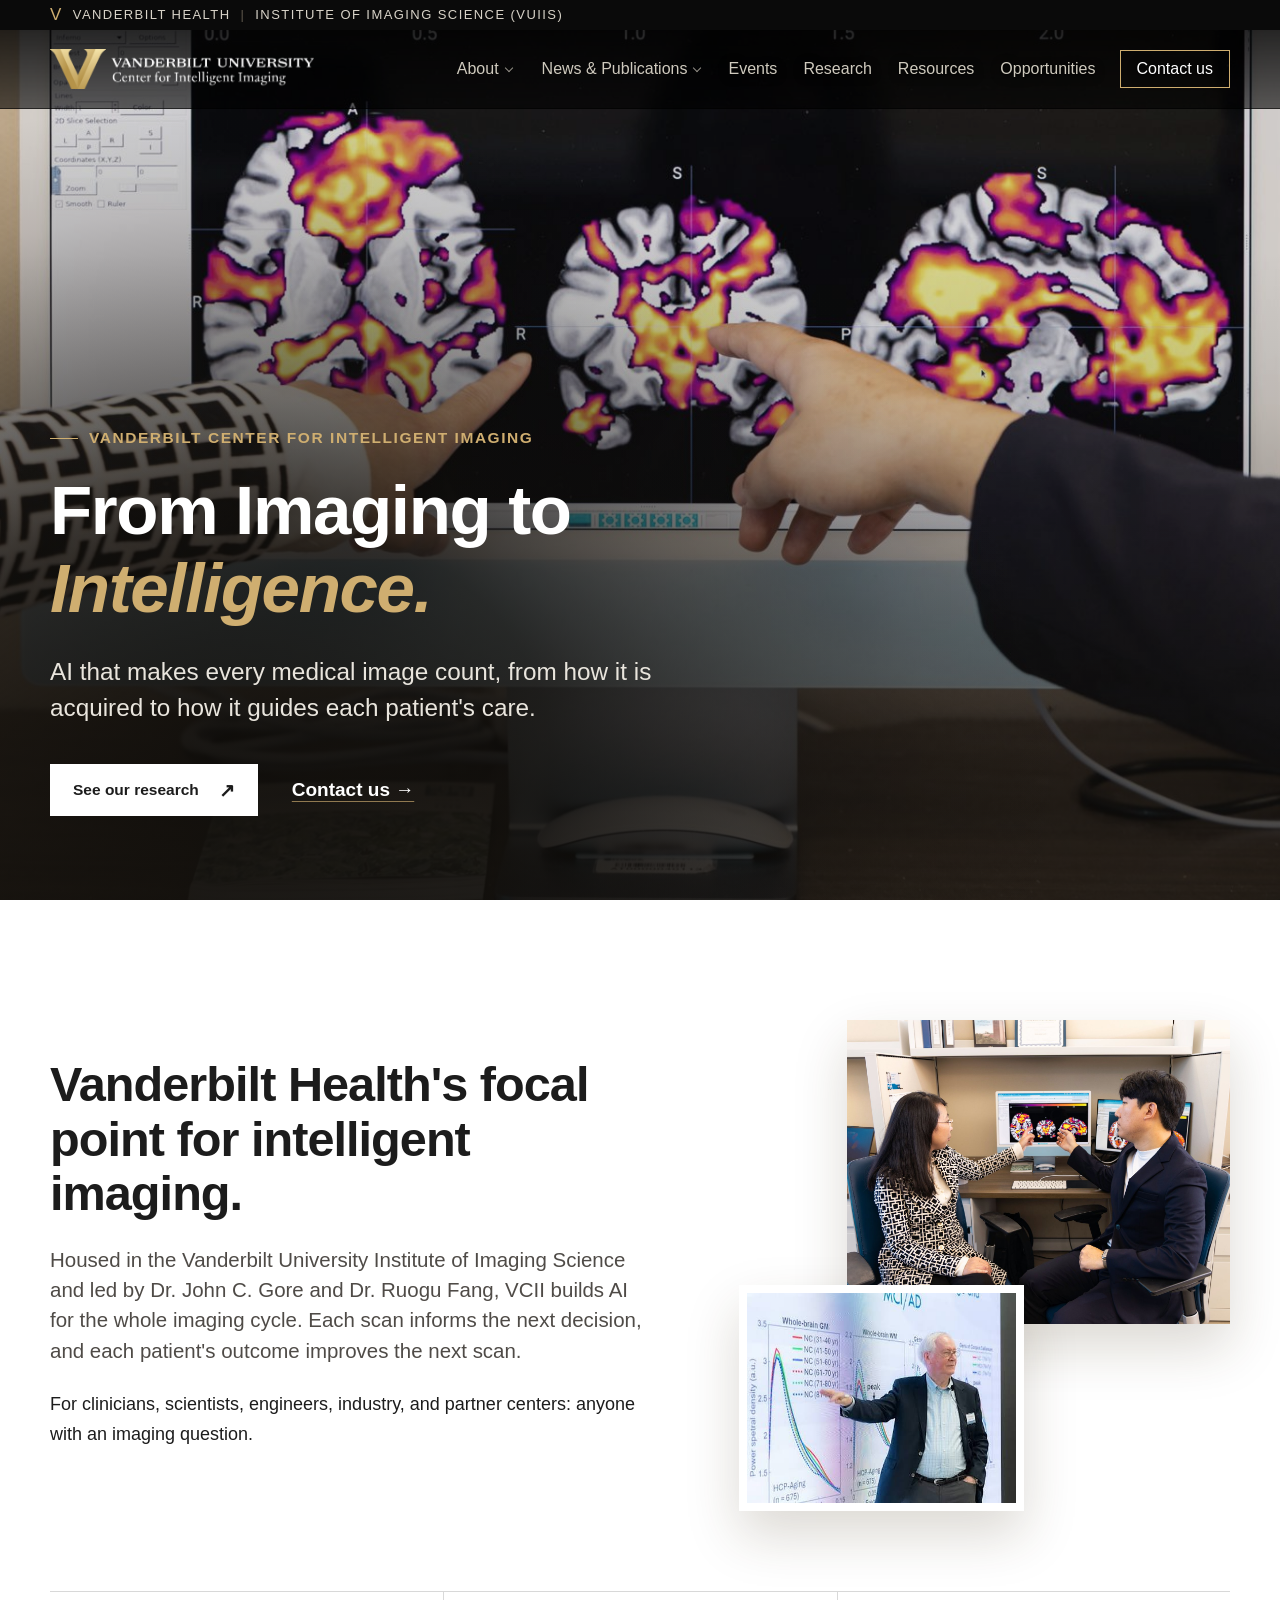
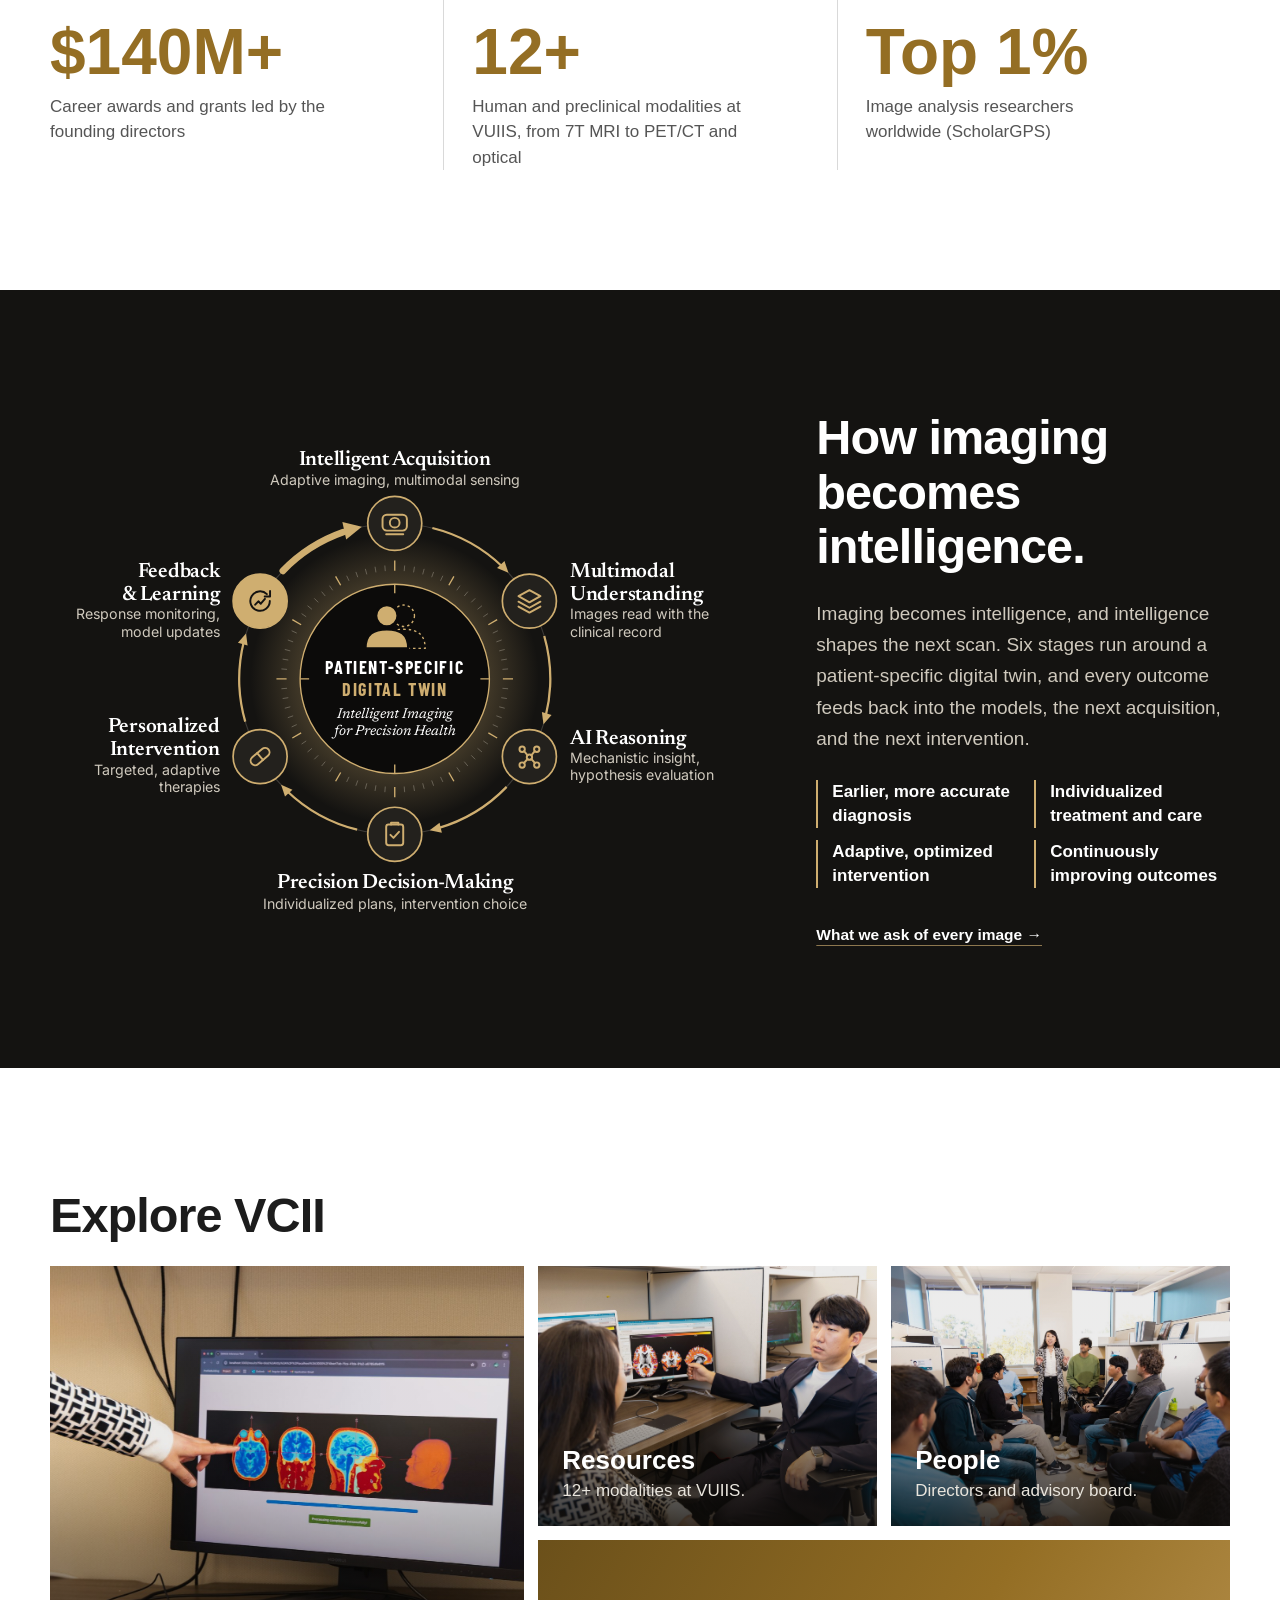
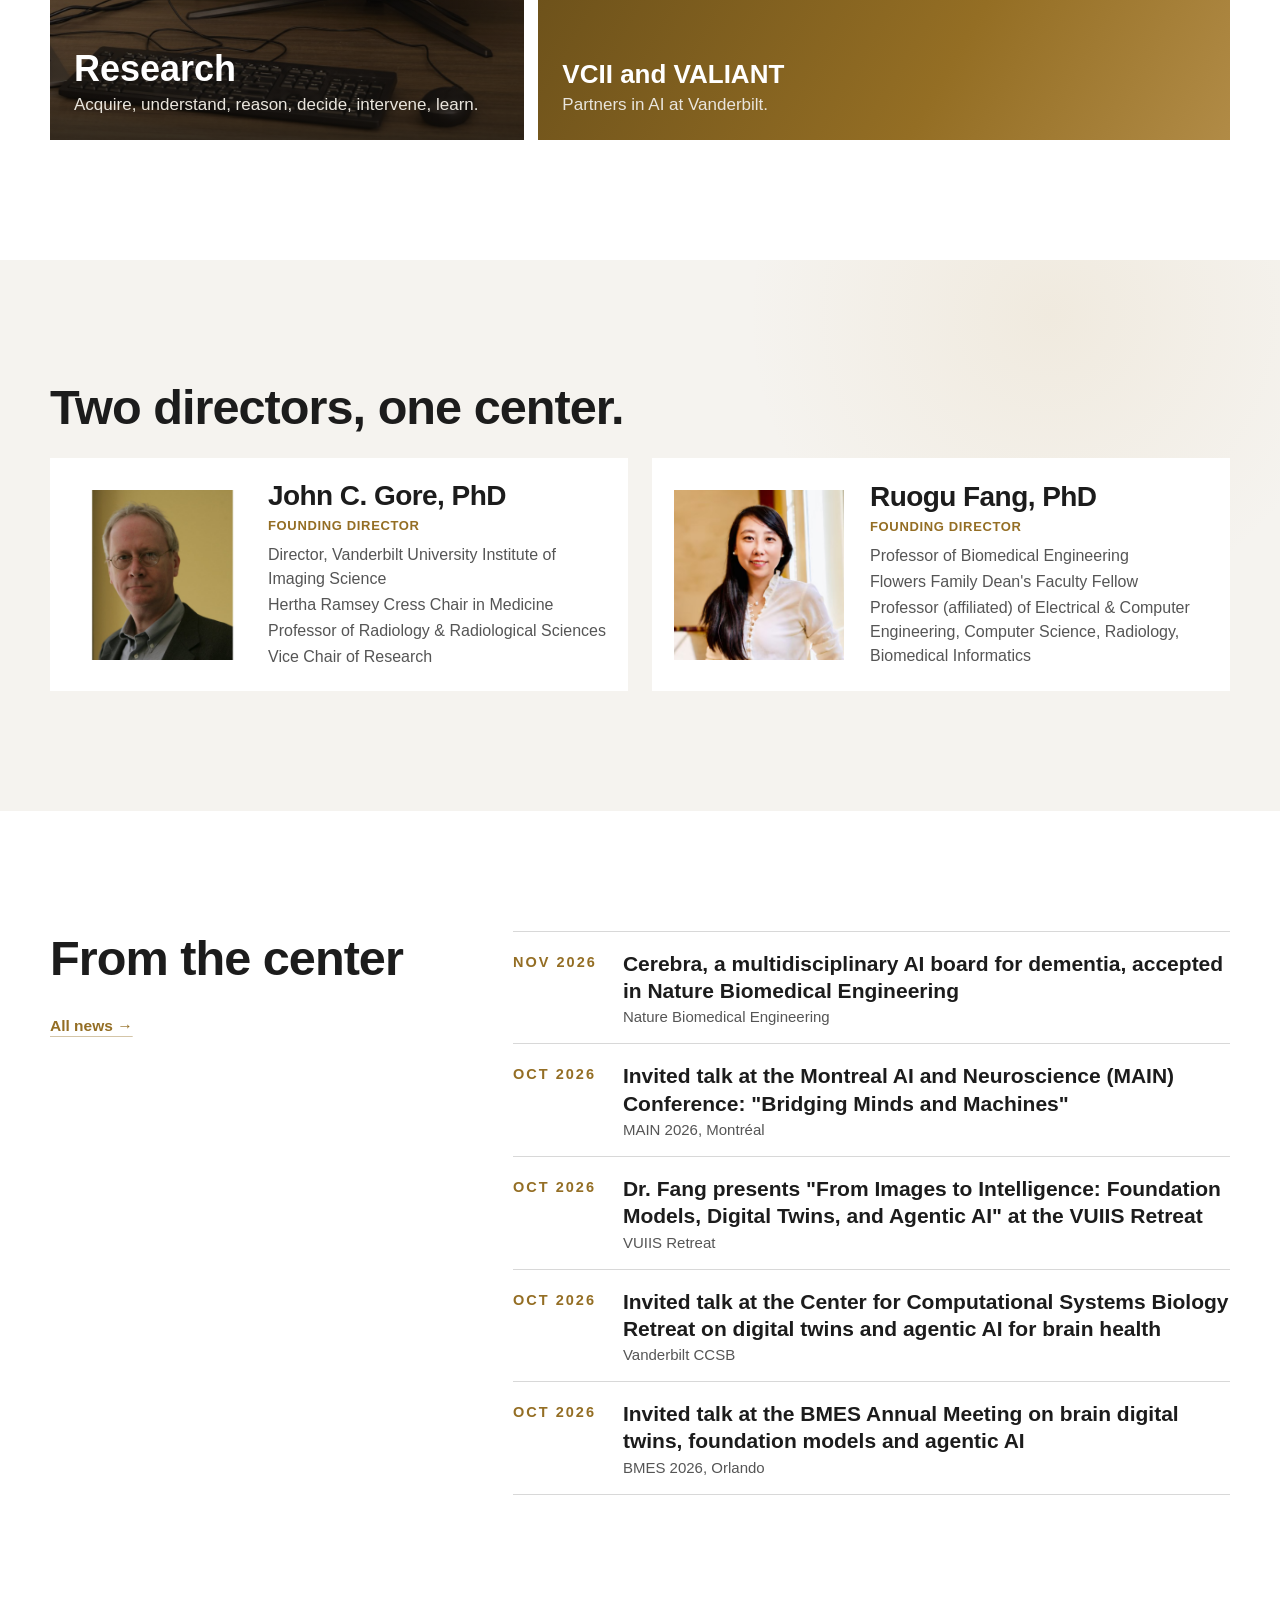
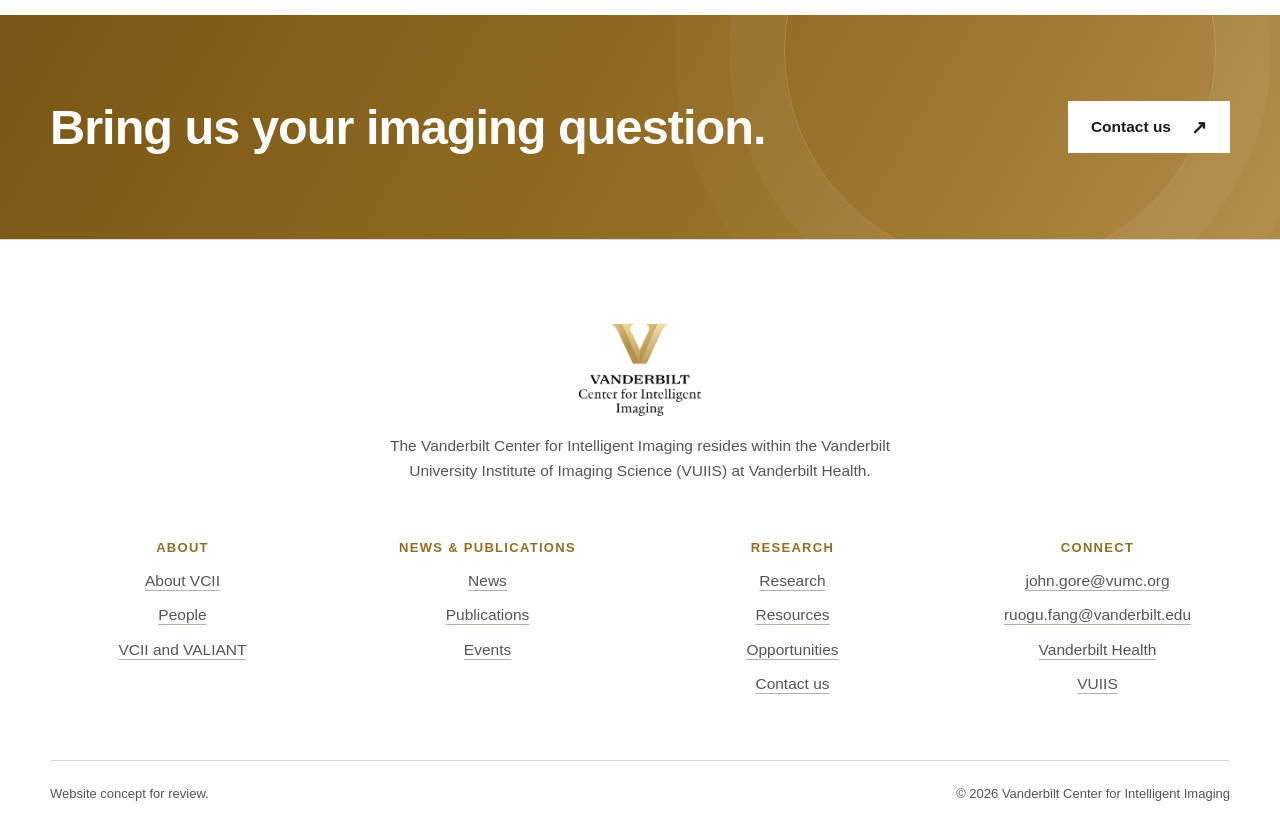
==== commit 35f6c8b9: "update to events and pubs" ====
--- a/index.html
+++ b/index.html
@@ -39,7 +39,7 @@
           <p class="lede">Housed in the Vanderbilt University Institute of Imaging Science and led by Dr. John C. Gore and Dr. Ruogu Fang, VCII builds AI for the whole imaging cycle. Each scan informs the next decision, and each patient's outcome improves the next scan.</p>
           <p class="ui-copy">For clinicians, scientists, engineers, industry, and partner centers: anyone with an imaging question.</p>
         </div>
-        <div class="stack-media"><img class="a" src="assets/photos/fang-collab-fmri.jpg" alt="Dr. Fang reviews brain maps with a trainee"><img class="b" src="assets/photos/neuromod-session.jpg" alt="A neuromodulation session in the lab"></div>
+        <div class="stack-media"><img class="a" src="assets/photos/fang-collab-fmri.jpg" alt="Dr. Fang reviews brain maps with a trainee"><img class="b" src="assets/photos/gore-talk.jpg" alt="Dr. Gore presents brain imaging research on aging" style="object-position:70% center"></div>
       </div>
       <div class="wrap stat-band reveal">
         <div><b>$140M+</b><span>Career awards and grants led by the founding directors</span></div>
--- a/vcii.css
+++ b/vcii.css
@@ -923,3 +923,19 @@
 .ph-media.full img { height: auto; object-fit: contain; }
 .ncard figure img.fit { object-fit: contain; background: #fff; padding: 8px; }
 .ncard figure:has(img.fit) { background: #fff; outline: 1px solid var(--line); }
+
+/* round 6: publications as card blocks (figure on top, title links to paper) */
+.pcard { padding-bottom: 60px; }
+.pcard figure:has(img.fit), .pcard figure:has(img.cover) { background: #fff; outline: 1px solid var(--line); }
+.pcard figure img.cover { object-fit: contain; background: #fff; padding: 10px; }
+.pcard time i { font-style: italic; color: var(--ink); }
+.pcard h3 a.pc-main { color: inherit; text-decoration: none; }
+.pcard h3 a.pc-main::after { content: ""; position: absolute; inset: 0; z-index: 1; }
+.pcard .pub-auth { margin: 0 0 12px; font: 15px/1.5 var(--sans); display: -webkit-box; -webkit-line-clamp: 3; -webkit-box-orient: vertical; overflow: hidden; }
+.pcard .pub-links { position: relative; z-index: 2; margin-top: auto; }
+.pcard:has(a.pc-main):hover { box-shadow: 0 22px 44px rgba(40, 32, 18, .14); transform: translateY(-4px); }
+.pcard:has(a.pc-main):hover h3 { color: var(--oak); text-decoration: underline; text-underline-offset: 4px; }
+.pcard:has(a.pc-main):hover figure img { transform: scale(1.04); }
+.more-pubs { margin-top: 64px; }
+#talks .nw-head .ui-copy { margin: 0; color: var(--gray); }
+.tcard { padding-bottom: 40px; }
